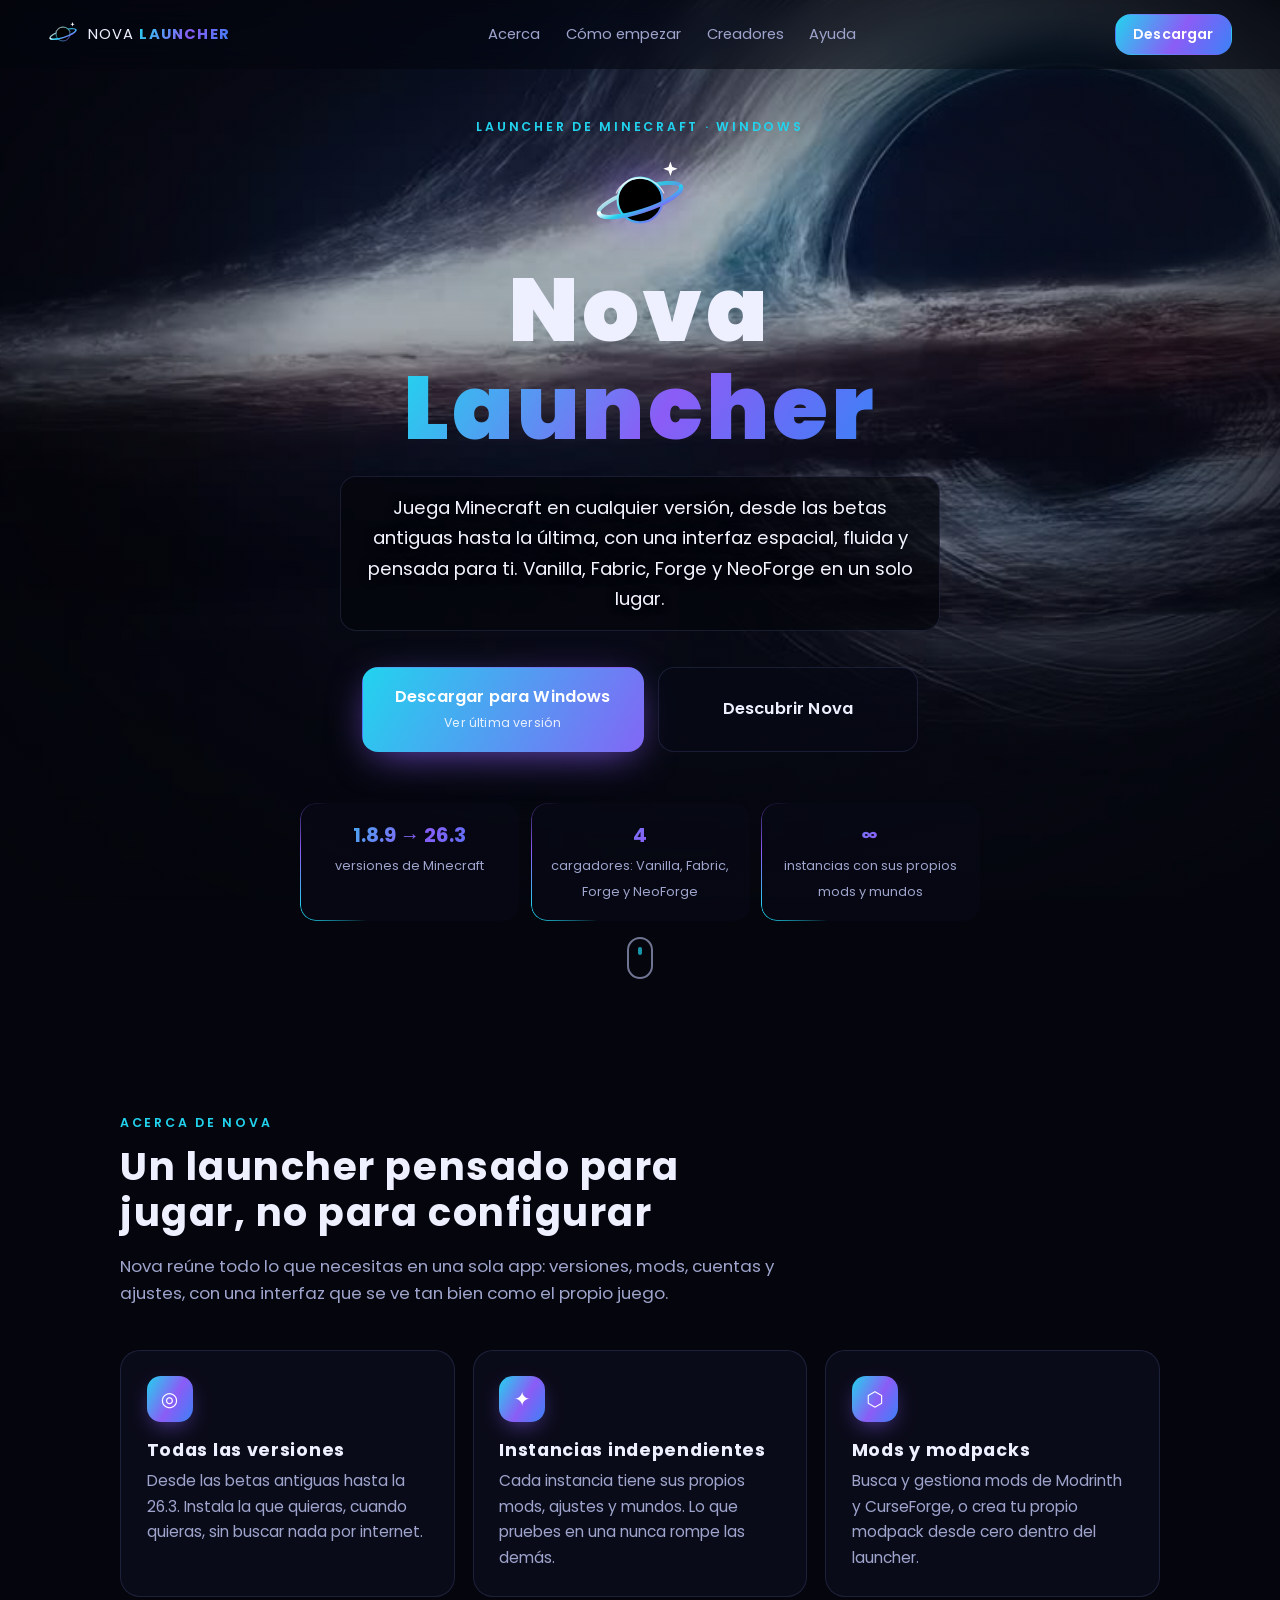
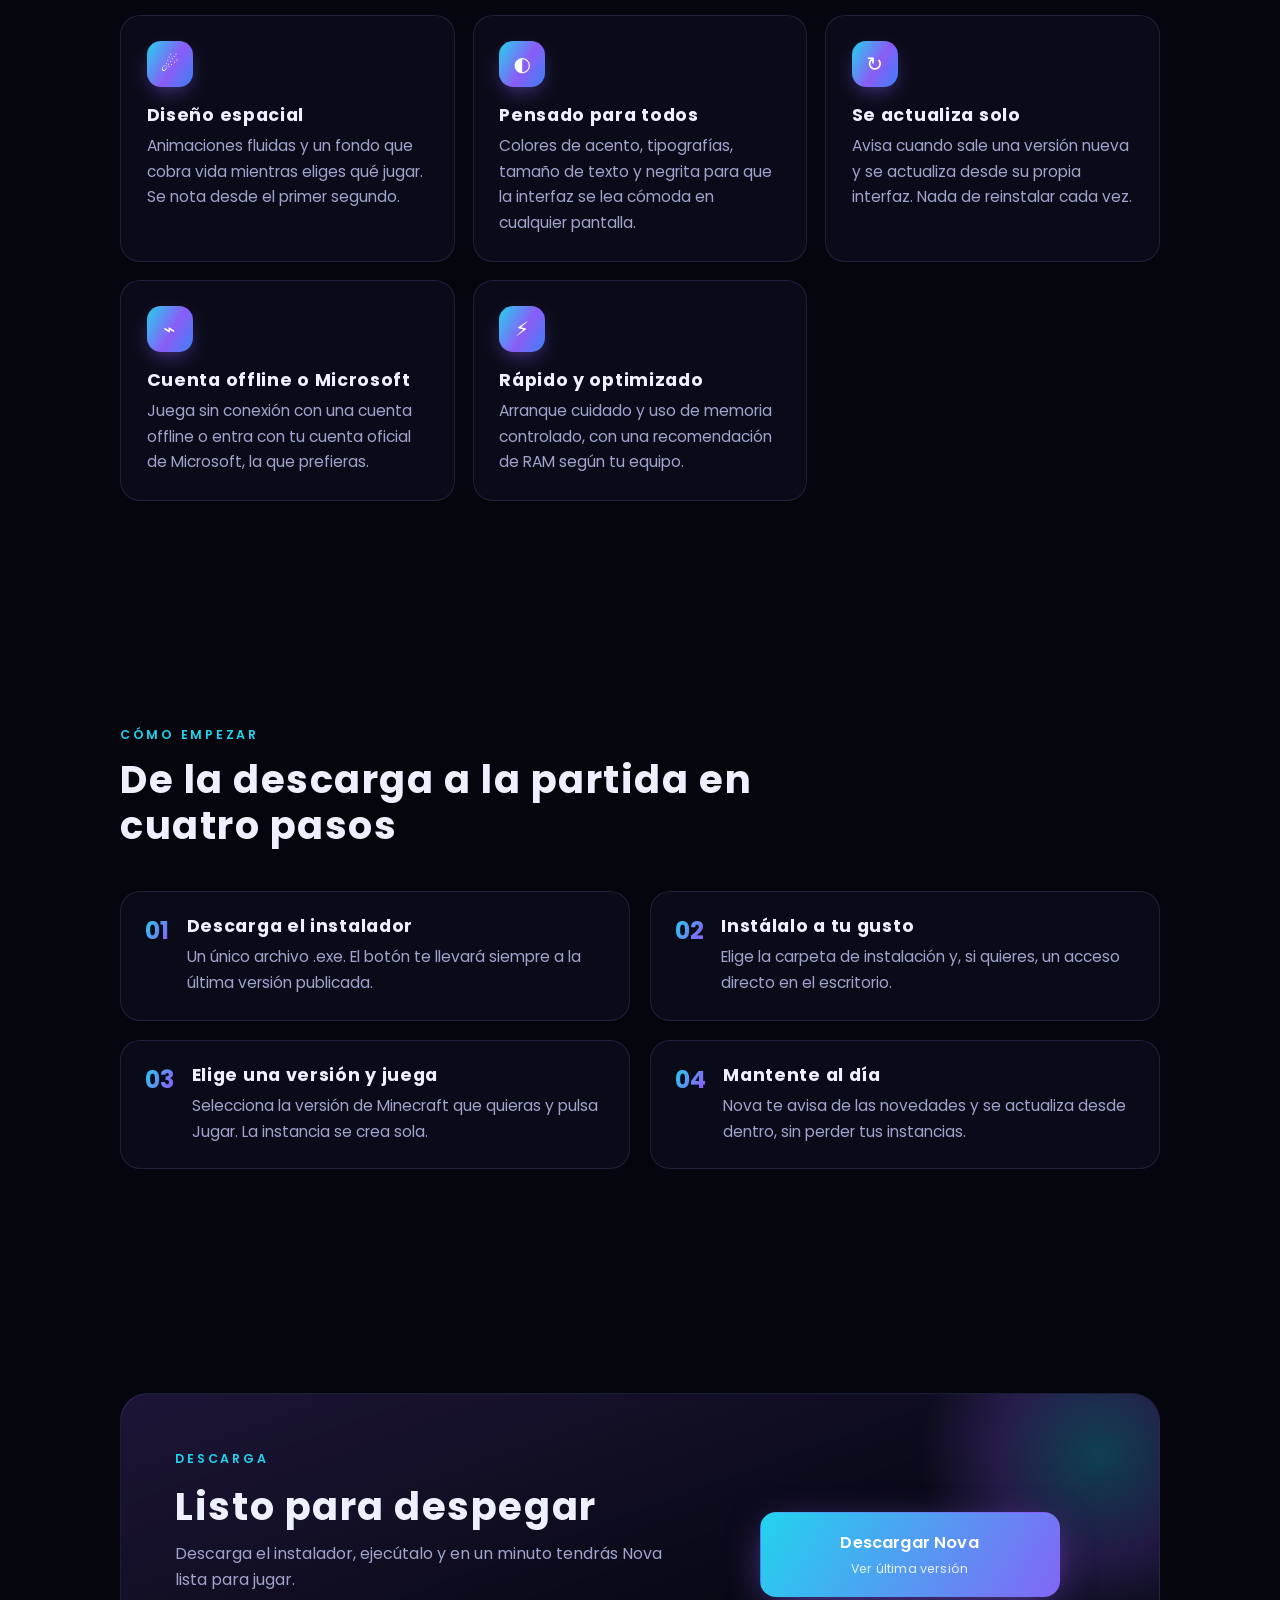
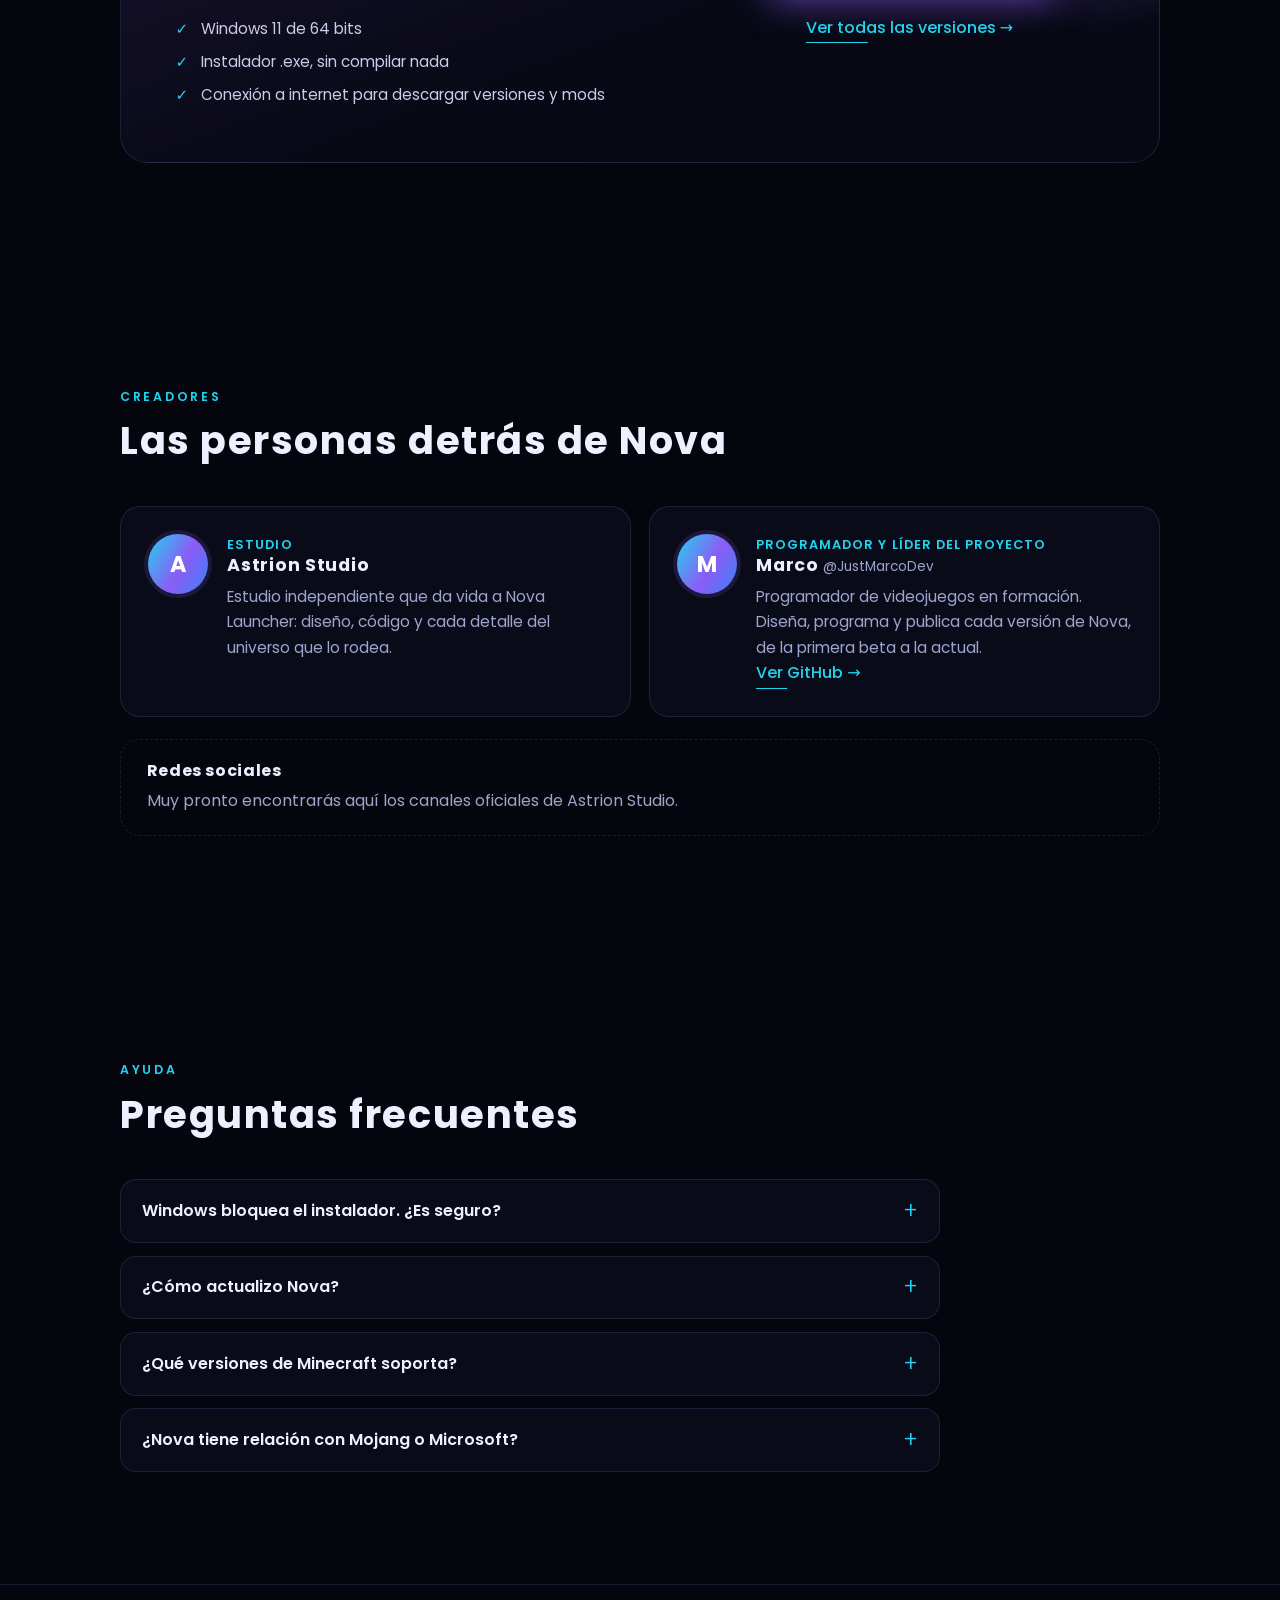
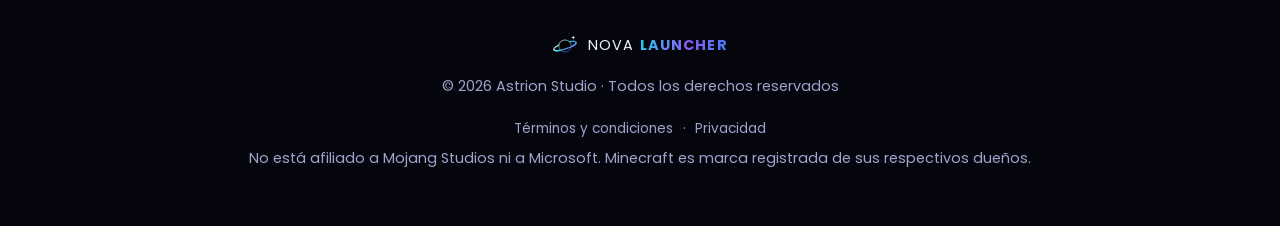
==== index.html @ 33515a22 "Web oficial de Nova Launcher" ====
<!doctype html>
<html lang="es">
<head>
  <meta charset="utf-8" />
  <meta name="viewport" content="width=device-width, initial-scale=1" />
  <title>Nova Launcher</title>
  <link rel="icon" href="favicon.svg" type="image/svg+xml" />
  <meta name="description" content="Nova Launcher: el launcher de Minecraft con estética espacial. Juega en cualquier versión, con Vanilla, Fabric, Forge o NeoForge. Descárgalo gratis para Windows." />
  <meta name="theme-color" content="#05060d" />
  <link rel="preconnect" href="https://fonts.googleapis.com" />
  <link rel="preconnect" href="https://fonts.gstatic.com" crossorigin />
  <link href="https://fonts.googleapis.com/css2?family=Poppins:wght@400;600;700;800&display=swap" rel="stylesheet" />
  <link rel="stylesheet" href="styles.css" />
</head>
<body>

  <!-- Símbolos SVG reutilizables (logo de Nova). Se referencian con <use href="#logo">. -->
  <svg class="svg-defs" aria-hidden="true" focusable="false">
    <defs>
      <linearGradient id="lg" x1="0" y1="0" x2="1" y2="1">
        <stop offset="0" stop-color="#ffffff" />
        <stop offset=".45" stop-color="#22d3ee" />
        <stop offset="1" stop-color="#8b5cf6" />
      </linearGradient>
    </defs>
    <symbol id="logo" viewBox="0 0 120 120">
      <!-- Anillo trasero (parte de atrás del disco de acreción) -->
      <g transform="rotate(-18 60 60)">
        <ellipse cx="60" cy="60" rx="54" ry="14" fill="none" stroke="url(#lg)" stroke-width="5" opacity=".85" />
      </g>
      <!-- Horizonte de sucesos -->
      <circle cx="60" cy="60" r="28" fill="#000" stroke="url(#lg)" stroke-width="2.6" />
      <path d="M30 52A33 33 0 0 1 90 52" fill="none" stroke="#fff" stroke-width="1.6" opacity=".7" />
      <!-- Anillo delantero -->
      <g transform="rotate(-18 60 60)">
        <path d="M6 60A54 14 0 0 0 114 60" fill="none" stroke="url(#lg)" stroke-width="5.5" stroke-linecap="round" />
      </g>
      <!-- Destello -->
      <path d="M98 12l2.4 6.6 6.6 2.4-6.6 2.4-2.4 6.6-2.4-6.6-6.6-2.4 6.6-2.4z" fill="#fff" />
    </symbol>
  </svg>

  <!-- Fondo fijo: vídeo en bucle detrás de toda la web (1080p, 30 fps, sin audio).
       Tiene una imagen de vista previa para que cargue al instante. -->
  <div class="bg-video" aria-hidden="true">
    <video class="hero-video" autoplay muted loop playsinline preload="metadata" poster="assets/nova-bg-poster.jpg">
      <source src="assets/nova-bg.mp4" type="video/mp4" />
    </video>
  </div>

  <header class="topbar" id="topbar">
    <a href="#inicio" class="brand" aria-label="Nova Launcher, ir al inicio">
      <svg class="brand-logo" aria-hidden="true"><use href="#logo" /></svg>
      <span>NOVA <b>LAUNCHER</b></span>
    </a>
    <nav class="nav" aria-label="Principal">
      <a href="#acerca">Acerca</a>
      <a href="#como">Cómo empezar</a>
      <a href="#creadores">Creadores</a>
      <a href="#ayuda">Ayuda</a>
    </nav>
    <a class="btn btn-mini" href="#descargar">Descargar</a>
  </header>

  <main id="inicio">

    <!-- ================= HERO ================= -->
    <section class="hero">

      <div class="hero-content">
        <p class="eyebrow fade-up" style="--d:0ms">Launcher de Minecraft · Windows</p>
        <h1 class="hero-title fade-up" style="--d:120ms">
          <svg class="hero-logo" aria-hidden="true"><use href="#logo" /></svg>
          Nova <span class="grad">Launcher</span>
        </h1>
        <p class="lead fade-up" style="--d:240ms">
          Juega Minecraft en cualquier versión, desde las betas antiguas hasta la última,
          con una interfaz espacial, fluida y pensada para ti. Vanilla, Fabric, Forge y NeoForge en un solo lugar.
        </p>

        <div class="cta-row fade-up" style="--d:360ms">
          <a id="download-btn" class="btn btn-primary" href="https://github.com/JustMarcoDev/nova-launcher/releases/latest">
            <span class="btn-label">Descargar para Windows</span>
            <small id="version-label">Buscando la última versión…</small>
          </a>
          <a class="btn btn-ghost" href="#acerca">Descubrir Nova</a>
        </div>

        <ul class="stats fade-up" style="--d:480ms">
          <li><strong>1.8.9 → 26.3</strong><span>versiones de Minecraft</span></li>
          <li><strong>4</strong><span>cargadores: Vanilla, Fabric, Forge y NeoForge</span></li>
          <li><strong>∞</strong><span>instancias con sus propios mods y mundos</span></li>
        </ul>
      </div>

      <a href="#acerca" class="scroll-hint" aria-label="Bajar">
        <span></span>
      </a>
    </section>

    <!-- ================= ACERCA ================= -->
    <section id="acerca" class="section">
      <header class="section-head reveal">
        <p class="eyebrow">Acerca de Nova</p>
        <h2>Un launcher pensado para jugar, no para configurar</h2>
        <p class="section-intro">
          Nova reúne todo lo que necesitas en una sola app: versiones, mods, cuentas y ajustes,
          con una interfaz que se ve tan bien como el propio juego.
        </p>
      </header>

      <div class="grid">
        <article class="card reveal" style="--d:0ms">
          <div class="icon">◎</div>
          <h3>Todas las versiones</h3>
          <p>Desde las betas antiguas hasta la 26.3. Instala la que quieras, cuando quieras, sin buscar nada por internet.</p>
        </article>
        <article class="card reveal" style="--d:80ms">
          <div class="icon">✦</div>
          <h3>Instancias independientes</h3>
          <p>Cada instancia tiene sus propios mods, ajustes y mundos. Lo que pruebes en una nunca rompe las demás.</p>
        </article>
        <article class="card reveal" style="--d:160ms">
          <div class="icon">⬡</div>
          <h3>Mods y modpacks</h3>
          <p>Busca y gestiona mods de Modrinth y CurseForge, o crea tu propio modpack desde cero dentro del launcher.</p>
        </article>
        <article class="card reveal" style="--d:0ms">
          <div class="icon">☄</div>
          <h3>Diseño espacial</h3>
          <p>Animaciones fluidas y un fondo que cobra vida mientras eliges qué jugar. Se nota desde el primer segundo.</p>
        </article>
        <article class="card reveal" style="--d:80ms">
          <div class="icon">◐</div>
          <h3>Pensado para todos</h3>
          <p>Colores de acento, tipografías, tamaño de texto y negrita para que la interfaz se lea cómoda en cualquier pantalla.</p>
        </article>
        <article class="card reveal" style="--d:160ms">
          <div class="icon">↻</div>
          <h3>Se actualiza solo</h3>
          <p>Avisa cuando sale una versión nueva y se actualiza desde su propia interfaz. Nada de reinstalar cada vez.</p>
        </article>
        <article class="card reveal" style="--d:0ms">
          <div class="icon">⌁</div>
          <h3>Cuenta offline o Microsoft</h3>
          <p>Juega sin conexión con una cuenta offline o entra con tu cuenta oficial de Microsoft, la que prefieras.</p>
        </article>
        <article class="card reveal" style="--d:80ms">
          <div class="icon">⚡</div>
          <h3>Rápido y optimizado</h3>
          <p>Arranque cuidado y uso de memoria controlado, con una recomendación de RAM según tu equipo.</p>
        </article>
      </div>
    </section>

    <!-- ================= CÓMO EMPEZAR ================= -->
    <section id="como" class="section">
      <header class="section-head reveal">
        <p class="eyebrow">Cómo empezar</p>
        <h2>De la descarga a la partida en cuatro pasos</h2>
      </header>

      <ol class="timeline">
        <li class="reveal" style="--d:0ms">
          <span class="step-num">01</span>
          <div>
            <h3>Descarga el instalador</h3>
            <p>Un único archivo .exe. El botón te llevará siempre a la última versión publicada.</p>
          </div>
        </li>
        <li class="reveal" style="--d:100ms">
          <span class="step-num">02</span>
          <div>
            <h3>Instálalo a tu gusto</h3>
            <p>Elige la carpeta de instalación y, si quieres, un acceso directo en el escritorio.</p>
          </div>
        </li>
        <li class="reveal" style="--d:200ms">
          <span class="step-num">03</span>
          <div>
            <h3>Elige una versión y juega</h3>
            <p>Selecciona la versión de Minecraft que quieras y pulsa Jugar. La instancia se crea sola.</p>
          </div>
        </li>
        <li class="reveal" style="--d:300ms">
          <span class="step-num">04</span>
          <div>
            <h3>Mantente al día</h3>
            <p>Nova te avisa de las novedades y se actualiza desde dentro, sin perder tus instancias.</p>
          </div>
        </li>
      </ol>
    </section>

    <!-- ================= DESCARGA ================= -->
    <section id="descargar" class="section">
      <div class="download-card reveal">
        <div class="download-orb" aria-hidden="true"></div>
        <div class="download-text">
          <p class="eyebrow">Descarga</p>
          <h2>Listo para despegar</h2>
          <p>Descarga el instalador, ejecútalo y en un minuto tendrás Nova lista para jugar.</p>
          <ul class="checks">
            <li>Windows 11 de 64 bits</li>
            <li>Instalador .exe, sin compilar nada</li>
            <li>Conexión a internet para descargar versiones y mods</li>
          </ul>
        </div>
        <div class="download-action">
          <a class="btn btn-primary" href="https://github.com/JustMarcoDev/nova-launcher/releases/latest" data-download>
            <span class="btn-label">Descargar Nova</span>
            <small data-version>Buscando versión…</small>
          </a>
          <a class="text-link" href="https://github.com/JustMarcoDev/nova-launcher/releases" target="_blank" rel="noopener">
            Ver todas las versiones →
          </a>
        </div>
      </div>
    </section>

    <!-- ================= CREADORES ================= -->
    <section id="creadores" class="section">
      <header class="section-head reveal">
        <p class="eyebrow">Creadores</p>
        <h2>Las personas detrás de Nova</h2>
      </header>

      <div class="creators">
        <article class="creator reveal" style="--d:0ms">
          <div class="avatar">A</div>
          <div>
            <p class="role">Estudio</p>
            <h3>Astrion Studio</h3>
            <p>Estudio independiente que da vida a Nova Launcher: diseño, código y cada detalle del universo que lo rodea.</p>
          </div>
        </article>
        <article class="creator reveal" style="--d:120ms">
          <div class="avatar">M</div>
          <div>
            <p class="role">Programador y líder del proyecto</p>
            <h3>Marco <span class="handle">@JustMarcoDev</span></h3>
            <p>Programador de videojuegos en formación. Diseña, programa y publica cada versión de Nova, de la primera beta a la actual.</p>
            <a class="text-link" href="https://github.com/JustMarcoDev" target="_blank" rel="noopener">Ver GitHub →</a>
          </div>
        </article>
      </div>

      <div class="social reveal">
        <h3>Redes sociales</h3>
        <p>Muy pronto encontrarás aquí los canales oficiales de Astrion Studio.</p>
      </div>
    </section>

    <!-- ================= AYUDA ================= -->
    <section id="ayuda" class="section">
      <header class="section-head reveal">
        <p class="eyebrow">Ayuda</p>
        <h2>Preguntas frecuentes</h2>
      </header>

      <div class="faq">
        <details class="reveal">
          <summary>Windows bloquea el instalador. ¿Es seguro?</summary>
          <div class="faq-body">
            <p>Es normal en apps nuevas que aún no tienen firma digital de pago. Para continuar:</p>
            <ol>
              <li>En la ventana de SmartScreen, pulsa <strong>Más información</strong>.</li>
              <li>Pulsa <strong>Ejecutar de todas formas</strong>.</li>
              <li>Si Microsoft Defender lo pone en cuarentena, abre <strong>Seguridad de Windows → Protección contra virus y amenazas → Historial de protección</strong>, busca el elemento y pulsa <strong>Permitir</strong>.</li>
            </ol>
            <p>Descarga siempre desde esta web o desde el repositorio oficial de GitHub.</p>
          </div>
        </details>
        <details class="reveal">
          <summary>¿Cómo actualizo Nova?</summary>
          <div class="faq-body">
            <p>Nova busca actualizaciones al abrirse y cada hora. Cuando aparezca el aviso, ciérralo del todo y vuelve a abrirlo: la actualización se instala sola. No hace falta reinstalar nada.</p>
          </div>
        </details>
        <details class="reveal">
          <summary>¿Qué versiones de Minecraft soporta?</summary>
          <div class="faq-body">
            <p>Todas, desde las betas antiguas hasta la 26.3. Puedes instalar la que quieras y tener varias a la vez, cada una en su instancia.</p>
          </div>
        </details>
        <details class="reveal">
          <summary>¿Nova tiene relación con Mojang o Microsoft?</summary>
          <div class="faq-body">
            <p>No. Nova Launcher es un proyecto independiente de Astrion Studio. Minecraft es una marca registrada de Mojang Studios y Microsoft.</p>
          </div>
        </details>
      </div>
    </section>
  </main>

  <footer class="footer">
    <div class="footer-brand">
      <svg class="brand-logo" aria-hidden="true"><use href="#logo" /></svg>
      <span>NOVA <b>LAUNCHER</b></span>
    </div>
    <p>© 2026 Astrion Studio · Todos los derechos reservados</p>
    <nav class="legal-links" aria-label="Legal">
      <a href="terminos.html">Términos y condiciones</a>
      <span aria-hidden="true">·</span>
      <a href="terminos.html#privacidad">Privacidad</a>
    </nav>
    <p class="muted">No está afiliado a Mojang Studios ni a Microsoft. Minecraft es marca registrada de sus respectivos dueños.</p>
  </footer>

  <script src="main.js" defer></script>
</body>
</html>
---- styles.css ----
/* =====================================================================
   NOVA LAUNCHER · Web oficial
   Estructura del archivo:
   1. Variables (colores, tipografías, tiempos)
   2. Base (reset, tipografía, enlaces)
   3. Fondo de estrellas
   4. Barra superior
   5. Botones (incluye animaciones)
   6. Hero (portada con agujero negro)
   7. Secciones y tarjetas
   8. Línea de tiempo (cómo empezar)
   9. Bloque de descarga
   10. Creadores
   11. Preguntas frecuentes
   12. Pie de página
   13. Animaciones de entrada y revelado
   14. Adaptación a móvil
   15. Preferencias de accesibilidad
   ===================================================================== */


/* ---------- 1. Variables ---------- */
:root {
  --bg: #05060d;
  --bg-2: #0b0c1a;
  --panel: rgba(16, 18, 38, 0.55);
  --panel-strong: rgba(16, 18, 38, 0.85);
  --line: rgba(150, 160, 255, 0.14);
  --line-strong: rgba(34, 211, 238, 0.45);
  --text: #eef0ff;
  --muted: #9ea4cc;

  --cyan: #22d3ee;
  --violet: #8b5cf6;
  --blue: #3b82f6;
  --grad: linear-gradient(120deg, var(--cyan) 0%, var(--violet) 55%, var(--blue) 100%);

  --ease-out: cubic-bezier(0.22, 1, 0.36, 1);
  --ease-spring: cubic-bezier(0.34, 1.56, 0.64, 1);
  --radius: 20px;
}


/* ---------- 2. Base ---------- */
* { box-sizing: border-box; }
html { scroll-behavior: smooth; scroll-padding-top: 84px; }

/* Barra de desplazamiento a juego con la web.
   Firefox y Chrome nuevos usan scrollbar-color; Chrome/Edge/Safari antiguos usan ::-webkit-scrollbar. */
/* Firefox: no entiende ::-webkit-scrollbar, así que usa scrollbar-width y scrollbar-color */
/* La barra nativa se oculta en todos los navegadores: la sustituye .scroll-rail (ver sección 14c). */
html { scrollbar-width: none; }

/* Chrome, Brave, Edge y Safari: estilo WebKit.
   Ojo: si se usa scrollbar-width o scrollbar-color en el mismo elemento, Chromium ignora esto. */
::-webkit-scrollbar { display: none; }

@supports selector(::-webkit-scrollbar) {
  /* Reglas antiguas de estilo de la barra: ya están ocultas arriba, se pueden borrar */
  ::-webkit-scrollbar { width: 10px; }
  ::-webkit-scrollbar-track {
    background: var(--bg-2);
    border-left: 1px solid var(--line);
  }
  ::-webkit-scrollbar-thumb {
    background: linear-gradient(180deg, var(--cyan), var(--violet) 60%, var(--blue));
    border-radius: 10px;
    border: 2px solid var(--bg-2);
  }
  ::-webkit-scrollbar-thumb:hover {
    background: linear-gradient(180deg, #67e8f9, #a78bfa 60%, #60a5fa);
  }
}
body {
  margin: 0;
  background: var(--bg);
  color: var(--text);
  font-family: "Poppins", system-ui, -apple-system, "Segoe UI", sans-serif;
  font-size: 16px;
  line-height: 1.65;
  overflow-x: hidden;
  -webkit-font-smoothing: antialiased;
}
h1, h2, h3 {
  font-family: "Poppins", sans-serif;
  letter-spacing: 0.04em;
  line-height: 1.2;
  margin: 0;
}
h2 { font-size: clamp(1.6rem, 4vw, 2.4rem); }
h3 { font-size: 1.1rem; margin-bottom: 0.45rem; }
p { margin: 0; }
a { color: var(--cyan); text-decoration: none; }
a:focus-visible, summary:focus-visible, button:focus-visible {
  outline: 2px solid var(--cyan);
  outline-offset: 3px;
  border-radius: 6px;
}
.grad {
  background: var(--grad);
  -webkit-background-clip: text;
  background-clip: text;
  color: transparent;
}
.muted { color: var(--muted); }
.svg-defs { position: absolute; width: 0; height: 0; overflow: hidden; }


/* ---------- 3. Fondo ----------
   (El fondo animado ahora es el vídeo del hero; el resto de la web usa el color base.) */


/* ---------- 4. Barra superior ---------- */
.topbar {
  position: sticky;
  top: 0;
  z-index: 20;
  display: flex;
  align-items: center;
  justify-content: space-between;
  gap: 1rem;
  padding: 0.85rem clamp(16px, 4vw, 48px);
  background: rgba(5, 6, 13, 0.55);
  backdrop-filter: blur(14px) saturate(140%);
  -webkit-backdrop-filter: blur(14px) saturate(140%);
  border-bottom: 1px solid transparent;
  transition: background 0.4s var(--ease-out), border-color 0.4s, padding 0.4s var(--ease-out);
}
.topbar.scrolled {
  background: rgba(5, 6, 13, 0.85);
  border-bottom-color: var(--line);
  padding-top: 0.6rem;
  padding-bottom: 0.6rem;
}
.brand {
  display: inline-flex;
  align-items: center;
  gap: 0.6rem;
  color: var(--text);
  font-family: "Poppins", sans-serif;
  font-size: 0.92rem;
  letter-spacing: 0.08em;
}
.brand:hover { text-decoration: none; }
.brand b {
  background: var(--grad);
  -webkit-background-clip: text;
  background-clip: text;
  color: transparent;
}
.brand-logo {
  width: 30px;
  height: 30px;
  transition: transform 0.6s var(--ease-spring);
}
.brand:hover .brand-logo { transform: rotate(-30deg) scale(1.08); }

.nav { display: flex; gap: 1.6rem; }
.nav a {
  position: relative;
  color: var(--muted);
  font-size: 0.92rem;
  transition: color 0.25s;
}
.nav a::after {
  content: "";
  position: absolute;
  left: 0;
  right: 0;
  bottom: -6px;
  height: 2px;
  border-radius: 2px;
  background: var(--grad);
  transform: scaleX(0);
  transform-origin: right;
  transition: transform 0.4s var(--ease-out);
}
.nav a:hover { color: var(--text); text-decoration: none; }
.nav a:hover::after { transform: scaleX(1); transform-origin: left; }


/* ---------- 5. Botones ---------- */
.btn {
  position: relative;
  overflow: hidden;
  display: inline-flex;
  flex-direction: column;
  align-items: center;
  justify-content: center;
  gap: 2px;
  min-width: 260px;
  padding: 1.05rem 2rem;
  border-radius: 16px;
  border: 1px solid transparent;
  font-weight: 600;
  font-size: 1.02rem;
  letter-spacing: 0.01em;
  color: var(--text);
  cursor: pointer;
  isolation: isolate;
  transition:
    transform 0.35s var(--ease-spring),
    box-shadow 0.35s var(--ease-out),
    background 0.3s,
    border-color 0.3s,
    color 0.3s;
}
.btn:hover { text-decoration: none; }
.btn:active { transform: scale(0.97) !important; }

/* Brillo que cruza el botón al pasar el ratón */
.btn::before {
  content: "";
  position: absolute;
  top: 0;
  left: -75%;
  width: 50%;
  height: 100%;
  background: linear-gradient(105deg, transparent, rgba(255, 255, 255, 0.35), transparent);
  transform: skewX(-20deg);
  transition: left 0.8s var(--ease-out);
  z-index: -1;
}
.btn:hover::before { left: 130%; }

.btn small { font-size: 0.78rem; font-weight: 400; opacity: 0.85; }

.btn-primary {
  color: #fff;
  background: var(--grad);
  background-size: 200% 200%;
  box-shadow: 0 10px 40px -10px rgba(139, 92, 246, 0.8);
  animation: gradientShift 6s ease infinite;
}
.btn-primary:hover {
  color: #fff;
  transform: translateY(-3px) scale(1.03);
  box-shadow: 0 18px 55px -10px rgba(34, 211, 238, 0.75);
}
/* Aro de luz que pulsa alrededor del botón principal */
.btn-primary::after {
  content: "";
  position: absolute;
  inset: -4px;
  border-radius: inherit;
  border: 2px solid rgba(34, 211, 238, 0.5);
  opacity: 0;
  animation: ringPulse 2.6s var(--ease-out) infinite;
  pointer-events: none;
  z-index: -1;
}
@keyframes ringPulse {
  0% { transform: scale(0.96); opacity: 0.8; }
  100% { transform: scale(1.12); opacity: 0; }
}
.btn .btn-label { font-size: 1.02rem; }
@keyframes gradientShift {
  0%, 100% { background-position: 0% 50%; }
  50% { background-position: 100% 50%; }
}
@keyframes glowPulse {
  0%, 100% { box-shadow: 0 10px 40px -10px rgba(139, 92, 246, 0.8); }
  50% { box-shadow: 0 10px 60px -4px rgba(34, 211, 238, 0.7); }
}

.btn-ghost {
  background: rgba(8, 9, 22, 0.6);
  border-color: var(--line);
}
.btn-ghost:hover {
  color: var(--text);
  border-color: var(--line-strong);
  background: rgba(34, 211, 238, 0.08);
  transform: translateY(-3px);
  box-shadow: 0 10px 30px -12px rgba(34, 211, 238, 0.5);
}

.btn-mini {
  min-width: 0;
  padding: 0.5rem 1.1rem;
  font-size: 0.88rem;
  flex-direction: row;
  background: var(--grad);
  color: #fff;
}
.btn-mini:hover { color: #fff; transform: translateY(-2px); box-shadow: 0 8px 24px -8px var(--violet); }


/* Onda al hacer clic (la crea main.js) */
.ripple {
  position: absolute;
  border-radius: 50%;
  background: rgba(255, 255, 255, 0.5);
  transform: scale(0);
  animation: ripple 0.7s var(--ease-out) forwards;
  pointer-events: none;
  z-index: -1;
}
@keyframes ripple {
  to { transform: scale(4.5); opacity: 0; }
}

.text-link {
  display: inline-flex;
  gap: 0.3rem;
  font-weight: 500;
  position: relative;
  padding-bottom: 2px;
}
.text-link::after {
  content: "";
  position: absolute;
  left: 0;
  right: 0;
  bottom: 0;
  height: 1px;
  background: currentColor;
  transform: scaleX(0.3);
  transform-origin: left;
  transition: transform 0.35s var(--ease-out);
}
.text-link:hover { text-decoration: none; }
.text-link:hover::after { transform: scaleX(1); }


/* ---------- 6. Hero (portada) ---------- */
.hero {
  position: relative;
  min-height: calc(100vh - 62px);
  min-height: calc(100svh - 62px);
  display: flex;
  align-items: center;
  justify-content: center;
  padding: 3rem clamp(16px, 5vw, 64px) 5rem;
  text-align: center;
  overflow: hidden;
}

/* Vídeo de fondo: va dentro de .bg-video (fijo). Mide 130% de la pantalla
   y main.js lo desplaza según bajas, así nunca se queda en negro. */
.hero-video {
  position: absolute;
  top: 0;
  left: 0;
  width: 100%;
  height: 130%;
  object-fit: cover;
  will-change: transform;
  z-index: -1;
  pointer-events: none;
  background: var(--bg);
}

/* Contenedor fijo del vídeo: ocupa siempre la pantalla, detrás de todo el contenido */
.bg-video {
  position: fixed;
  inset: 0;
  z-index: -1;
  overflow: hidden;
  pointer-events: none;
  background: var(--bg);
}
/* Vignette: oscurece los bordes para centrar la atención y dar contraste al texto */
.bg-video::after {
  content: "";
  position: absolute;
  inset: 0;
  background:
    radial-gradient(ellipse at center, transparent 40%, rgba(5, 6, 13, 0.9) 100%),
    linear-gradient(rgba(5, 6, 13, 0.2), rgba(5, 6, 13, 0.55));
}

.hero-content {
  position: relative;
  max-width: 760px;
  display: flex;
  flex-direction: column;
  align-items: center;
}
.eyebrow {
  color: var(--cyan);
  font-size: 0.78rem;
  font-weight: 600;
  text-transform: uppercase;
  letter-spacing: 0.22em;
  margin-bottom: 0.9rem;
}
.hero-title {
  display: flex;
  flex-direction: column;
  align-items: center;
  gap: 0.4rem;
  font-size: clamp(2.6rem, 9vw, 5.6rem);
  font-weight: 900;
  line-height: 1.02;
}
.hero-logo {
  width: clamp(64px, 11vw, 96px);
  height: clamp(64px, 11vw, 96px);
  margin-bottom: 0.6rem;
  filter: drop-shadow(0 0 22px rgba(139, 92, 246, 0.6));
  animation: floatLogo 6s ease-in-out infinite;
}
@keyframes floatLogo {
  0%, 100% { transform: translateY(0) rotate(0deg); }
  50% { transform: translateY(-8px) rotate(4deg); }
}
.lead {
  max-width: 600px;
  margin: 1.4rem auto 2.2rem;
  padding: 1rem 1.4rem;
  border-radius: 16px;
  border: 1px solid rgba(150, 160, 255, 0.14);
  background: rgba(5, 6, 13, 0.75);
  color: #f2f4ff;
  font-size: clamp(1rem, 2.2vw, 1.15rem);
  text-shadow: 0 1px 10px rgba(0, 0, 0, 0.8);
}
.cta-row {
  display: flex;
  flex-wrap: wrap;
  justify-content: center;
  gap: 0.9rem;
}
.stats {
  list-style: none;
  padding: 0;
  margin: 3.2rem 0 0;
  display: grid;
  grid-template-columns: repeat(3, minmax(0, 1fr));
  gap: 0.75rem;
  width: min(680px, 100%);
}
/* Cada estadística: borde con un brillo que da vueltas y un destello que cruza la tarjeta */
@property --angle {
  syntax: "<angle>";
  inherits: false;
  initial-value: 0deg;
}
.stats li {
  position: relative;
  isolation: isolate;
  overflow: hidden;
  padding: 1rem 0.8rem;
  border-radius: 16px;
  background: rgba(8, 9, 22, 0.7);
  transition: transform 0.4s var(--ease-spring), box-shadow 0.4s;
  animation: statIn 0.7s var(--ease-out) both;
}
.stats li:nth-child(2) { animation-delay: 0.12s; }
.stats li:nth-child(3) { animation-delay: 0.24s; }
/* Borde degradado giratorio (solo se ve el contorno gracias a la máscara) */
.stats li::before {
  content: "";
  position: absolute;
  inset: 0;
  z-index: -1;
  padding: 1px;
  border-radius: inherit;
  background: conic-gradient(from var(--angle), transparent 0 60%, var(--cyan), var(--violet), transparent 85%);
  -webkit-mask: linear-gradient(#000 0 0) content-box, linear-gradient(#000 0 0);
  -webkit-mask-composite: xor;
  mask-composite: exclude;
  animation: borderSpin 4s linear infinite;
}
/* Destello que cruza la tarjeta cada pocos segundos */
.stats li::after {
  content: "";
  position: absolute;
  top: 0;
  left: -100%;
  width: 60%;
  height: 100%;
  background: linear-gradient(100deg, transparent, rgba(255, 255, 255, 0.14), transparent);
  animation: statShine 4.5s ease-in-out infinite;
  pointer-events: none;
}
.stats li:hover {
  transform: translateY(-5px) scale(1.04);
  box-shadow: 0 14px 40px -14px rgba(139, 92, 246, 0.7);
}
@keyframes borderSpin { to { --angle: 360deg; } }
@keyframes statShine {
  0%, 55% { left: -100%; }
  100% { left: 140%; }
}
@keyframes statIn {
  from { opacity: 0; transform: translateY(14px) scale(0.96); }
  to { opacity: 1; transform: none; }
}
.stats strong {
  display: block;
  font-family: "Poppins", sans-serif;
  font-size: clamp(1rem, 2.6vw, 1.25rem);
  background: var(--grad);
  -webkit-background-clip: text;
  background-clip: text;
  color: transparent;
}
.stats span { font-size: 0.8rem; color: var(--muted); }

/* Flecha que invita a bajar */
.scroll-hint {
  position: absolute;
  bottom: 22px;
  left: 50%;
  width: 26px;
  height: 42px;
  margin-left: -13px;
  border: 2px solid var(--muted);
  border-radius: 14px;
  opacity: 0.7;
}
.scroll-hint span {
  position: absolute;
  left: 50%;
  top: 8px;
  width: 4px;
  height: 8px;
  margin-left: -2px;
  border-radius: 2px;
  background: var(--cyan);
  animation: scrollDot 1.8s var(--ease-out) infinite;
}
@keyframes scrollDot {
  0% { transform: translateY(0); opacity: 1; }
  100% { transform: translateY(16px); opacity: 0; }
}


/* ---------- 7. Secciones y tarjetas ---------- */
.section {
  position: relative;
  max-width: 1120px;
  margin: 0 auto;
  padding: clamp(4rem, 9vw, 7rem) clamp(16px, 4vw, 40px);
}
.section-head {
  max-width: 680px;
  margin-bottom: 2.6rem;
}
.section-head .eyebrow { margin-bottom: 0.7rem; }
.section-intro {
  margin-top: 1rem;
  color: var(--muted);
  font-size: 1.05rem;
}

.grid {
  display: grid;
  gap: 1.1rem;
  grid-template-columns: repeat(auto-fit, minmax(250px, 1fr));
}
.card {
  --mx: 50%;
  --my: 50%;
  position: relative;
  padding: 1.6rem;
  border-radius: var(--radius);
  border: 1px solid var(--line);
  background: var(--panel);
  overflow: hidden;
  transition: transform 0.45s var(--ease-out), border-color 0.4s;
}
/* Brillo que sigue al ratón dentro de la tarjeta */
.card::before {
  content: "";
  position: absolute;
  inset: 0;
  background: radial-gradient(360px circle at var(--mx) var(--my), rgba(34, 211, 238, 0.14), transparent 45%);
  opacity: 0;
  transition: opacity 0.4s;
  pointer-events: none;
}
.card:hover { transform: translateY(-6px); border-color: var(--line-strong); }
.card:hover::before { opacity: 1; }

.card h3 { position: relative; }
.card p {
  position: relative;
  color: var(--muted);
  font-size: 0.97rem;
}
.icon {
  position: relative;
  display: grid;
  place-items: center;
  width: 46px;
  height: 46px;
  margin-bottom: 1.1rem;
  border-radius: 14px;
  background: var(--grad);
  color: #fff;
  font-size: 1.25rem;
  box-shadow: 0 8px 24px -10px var(--violet);
  transition: transform 0.5s var(--ease-spring);
}
.card:hover .icon { transform: rotate(-12deg) scale(1.1); }


/* ---------- 8. Línea de tiempo (cómo empezar) ---------- */
.timeline {
  position: relative;
  list-style: none;
  margin: 0;
  padding: 0;
  display: grid;
  gap: 1.2rem;
  grid-template-columns: repeat(2, minmax(0, 1fr));
}
.timeline li {
  display: flex;
  gap: 1.1rem;
  padding: 1.5rem;
  border-radius: var(--radius);
  border: 1px solid var(--line);
  background: var(--panel);
  transition: border-color 0.4s, transform 0.4s var(--ease-out);
}
.timeline li:hover { border-color: var(--line-strong); transform: translateX(6px); }
.timeline p { color: var(--muted); font-size: 0.97rem; margin-top: 0.3rem; }
.step-num {
  flex: 0 0 auto;
  font-family: "Poppins", sans-serif;
  font-size: 1.5rem;
  font-weight: 700;
  background: var(--grad);
  -webkit-background-clip: text;
  background-clip: text;
  color: transparent;
  line-height: 1;
  padding-top: 0.2rem;
}


/* ---------- 9. Bloque de descarga ---------- */
.download-card {
  position: relative;
  display: grid;
  grid-template-columns: 1.3fr 1fr;
  align-items: center;
  gap: 2rem;
  padding: clamp(2rem, 5vw, 3.4rem);
  border-radius: 28px;
  border: 1px solid var(--line);
  background: linear-gradient(160deg, rgba(139, 92, 246, 0.18), rgba(8, 9, 22, 0.8) 60%);
  overflow: hidden;
  isolation: isolate;
}
.download-orb {
  position: absolute;
  right: -120px;
  top: -120px;
  width: 360px;
  height: 360px;
  border-radius: 50%;
  /* Degradado radial suave (sin filter: blur, que pesa mucho al animar) */
  background: radial-gradient(circle, rgba(34, 211, 238, 0.45), rgba(139, 92, 246, 0.35) 40%, transparent 70%);
  opacity: 0.6;
  z-index: -1;
}
@keyframes orbSpin { to { transform: rotate(360deg); } }
.download-text p:not(.eyebrow) { color: var(--muted); margin-top: 0.7rem; }
.checks {
  list-style: none;
  padding: 0;
  margin: 1.4rem 0 0;
  display: grid;
  gap: 0.5rem;
}
.checks li {
  position: relative;
  padding-left: 1.6rem;
  color: #c9cdea;
  font-size: 0.95rem;
}
.checks li::before {
  content: "✓";
  position: absolute;
  left: 0;
  color: var(--cyan);
  font-weight: 700;
}
.download-action {
  display: flex;
  flex-direction: column;
  align-items: center;
  gap: 1.1rem;
}
.download-action .btn { width: 100%; max-width: 300px; }


/* ---------- 10. Creadores ---------- */
.creators {
  display: grid;
  gap: 1.1rem;
  grid-template-columns: repeat(auto-fit, minmax(300px, 1fr));
}
.creator {
  display: flex;
  gap: 1.2rem;
  padding: 1.7rem;
  border-radius: var(--radius);
  border: 1px solid var(--line);
  background: var(--panel);
  transition: transform 0.45s var(--ease-out), border-color 0.4s;
}
.creator:hover { transform: translateY(-5px); border-color: var(--line-strong); }
.creator p:not(.role) { color: var(--muted); font-size: 0.97rem; margin-top: 0.45rem; }
.role {
  color: var(--cyan);
  font-size: 0.8rem;
  font-weight: 600;
  letter-spacing: 0.08em;
  text-transform: uppercase;
}
.handle {
  font-family: "Poppins", sans-serif;
  font-size: 0.85rem;
  font-weight: 400;
  color: var(--muted);
  letter-spacing: 0;
}
.avatar {
  flex: 0 0 60px;
  width: 60px;
  height: 60px;
  display: grid;
  place-items: center;
  border-radius: 50%;
  background: var(--grad);
  font-family: "Poppins", sans-serif;
  font-size: 1.4rem;
  font-weight: 700;
  color: #fff;
  box-shadow: 0 0 0 4px rgba(139, 92, 246, 0.15);
  transition: box-shadow 0.4s;
}
.creator:hover .avatar { box-shadow: 0 0 0 8px rgba(139, 92, 246, 0.2); }
.social {
  margin-top: 1.4rem;
  padding: 1.3rem 1.6rem;
  border-radius: var(--radius);
  border: 1px dashed var(--line);
  color: var(--muted);
}
.social h3 { color: var(--text); font-size: 1rem; }


/* ---------- 11. Preguntas frecuentes ---------- */
.faq {
  max-width: 820px;
  display: grid;
  gap: 0.8rem;
}
details {
  border-radius: 16px;
  border: 1px solid var(--line);
  background: var(--panel);
  transition: border-color 0.3s, background 0.3s;
}
details[open] { border-color: var(--line-strong); background: var(--panel-strong); }
summary {
  position: relative;
  padding: 1.1rem 3rem 1.1rem 1.3rem;
  cursor: pointer;
  font-weight: 600;
  list-style: none;
  transition: color 0.3s;
}
summary::-webkit-details-marker { display: none; }
summary::after {
  content: "+";
  position: absolute;
  right: 1.3rem;
  top: 50%;
  transform: translateY(-50%);
  font-size: 1.4rem;
  font-weight: 300;
  color: var(--cyan);
  transition: transform 0.4s var(--ease-spring);
}
details[open] summary::after { transform: translateY(-50%) rotate(45deg); }
summary:hover { color: var(--cyan); }
.faq-body {
  padding: 0 1.3rem 1.3rem;
  color: var(--muted);
  font-size: 0.97rem;
  animation: fadeIn 0.4s var(--ease-out);
}
.faq-body p + p, .faq-body ol + p { margin-top: 0.7rem; }
.faq-body ol { padding-left: 1.2rem; margin: 0.6rem 0 0; }
.faq-body li { margin-bottom: 0.35rem; }
.faq-body strong { color: var(--text); }
@keyframes fadeIn {
  from { opacity: 0; transform: translateY(-6px); }
  to { opacity: 1; transform: none; }
}


/* ---------- 12. Pie de página ---------- */
.footer {
  position: relative;
  display: grid;
  justify-items: center;
  gap: 0.4rem;
  padding: 3rem 16px 3.5rem;
  border-top: 1px solid var(--line);
  color: var(--muted);
  font-size: 0.9rem;
  text-align: center;
}
.footer-brand {
  display: inline-flex;
  align-items: center;
  gap: 0.6rem;
  margin-bottom: 0.6rem;
  font-family: "Poppins", sans-serif;
  font-size: 0.9rem;
  letter-spacing: 0.08em;
  color: var(--text);
}
.footer-brand b {
  background: var(--grad);
  -webkit-background-clip: text;
  background-clip: text;
  color: transparent;
}
.footer-brand .brand-logo { width: 26px; height: 26px; }


/* ---------- 13. Animaciones de entrada y revelado ---------- */

/* Elementos del hero: suben y aparecen en cascada (usan --d desde el HTML) */
.fade-up {
  opacity: 0;
  transform: translateY(24px);
  animation: fadeUp 0.9s var(--ease-out) var(--d, 0ms) forwards;
}
@keyframes fadeUp {
  to { opacity: 1; transform: none; }
}

/* Secciones que aparecen al hacer scroll (main.js añade .in) */
.js .reveal {
  opacity: 0;
  transform: translateY(32px);
  transition:
    opacity 0.8s var(--ease-out) var(--d, 0ms),
    transform 0.8s var(--ease-out) var(--d, 0ms);
}
.js .reveal.in {
  opacity: 1;
  transform: none;
}
/* Las tarjetas ya tienen su propia transición de hover: no la pisamos */
.js .card.reveal.in,
.js .creator.reveal.in,
.js .timeline li.reveal.in {
  transition:
    opacity 0.8s var(--ease-out) var(--d, 0ms),
    transform 0.45s var(--ease-out),
    border-color 0.4s;
}

/* ---------- 14. Móvil ---------- */
@media (max-width: 860px) {
  .nav { display: none; }
  .timeline { grid-template-columns: 1fr; }
  .download-card { grid-template-columns: 1fr; text-align: center; }
  .checks li { text-align: left; }
  .download-orb { width: 260px; height: 260px; }
}

@media (max-width: 560px) {
  .btn { min-width: 100%; }
  .cta-row { width: 100%; }
  .stats { grid-template-columns: 1fr; }
  .stats li { display: flex; align-items: center; justify-content: space-between; gap: 1rem; text-align: left; }
  .stats strong { font-size: 1.05rem; }
  .stats span { text-align: right; }
  .topbar .btn-mini { padding: 0.45rem 0.9rem; }
  .brand span { font-size: 0.8rem; }
}


/* ---------- 14c. Indicador de progreso (sustituye a la barra nativa) ----------
   Una línea fina a la derecha que se llena al bajar. Se ve igual en todos los navegadores. */
.scroll-rail {
  position: fixed;
  top: 0;
  right: 0;
  z-index: 30;
  width: 4px;
  height: 100vh;
  background: rgba(150, 160, 255, 0.08);
  pointer-events: none;
}
.scroll-rail span {
  display: block;
  width: 100%;
  height: 100%;
  background: linear-gradient(180deg, var(--cyan), var(--violet) 60%, var(--blue));
  box-shadow: 0 0 12px rgba(139, 92, 246, 0.7);
  transform: scaleY(0);
  transform-origin: top;
}

/* ---------- 14b. Enlaces legales (pie y páginas legales) ---------- */
.legal-links {
  display: flex;
  flex-wrap: wrap;
  justify-content: center;
  gap: 0.6rem;
  margin-top: 0.8rem;
  font-size: 0.85rem;
}
.legal-links a { color: var(--muted); transition: color 0.25s; }
.legal-links a:hover { color: var(--cyan); }

/* Página de términos */
.legal-page {
  max-width: 820px;
  margin: 0 auto;
  padding: 3rem clamp(16px, 4vw, 40px) 2rem;
}
.legal-page h1 { font-size: clamp(1.9rem, 5vw, 2.8rem); margin-bottom: 0.6rem; }
.legal-page h2 { font-size: 1.25rem; margin: 2.4rem 0 0.7rem; color: var(--text); }
.legal-page p, .legal-page li { color: #c4c9ea; font-size: 0.98rem; }
.legal-page p + p { margin-top: 0.8rem; }
.legal-page ul { padding-left: 1.2rem; margin: 0.6rem 0 0; }
.legal-page li { margin-bottom: 0.4rem; }
.legal-page .updated { color: var(--muted); font-size: 0.9rem; }
.legal-page .back { display: inline-block; margin-bottom: 1.5rem; color: var(--muted); }
.legal-page .back:hover { color: var(--cyan); }
.legal-page section { scroll-margin-top: 90px; }

/* ---------- 15. Accesibilidad ---------- */
@media (prefers-reduced-motion: reduce) {
  *, *::before, *::after {
    animation-duration: 0.001ms !important;
    animation-iteration-count: 1 !important;
    transition-duration: 0.001ms !important;
    scroll-behavior: auto !important;
  }
  .js .reveal, .fade-up { opacity: 1 !important; transform: none !important; }
}
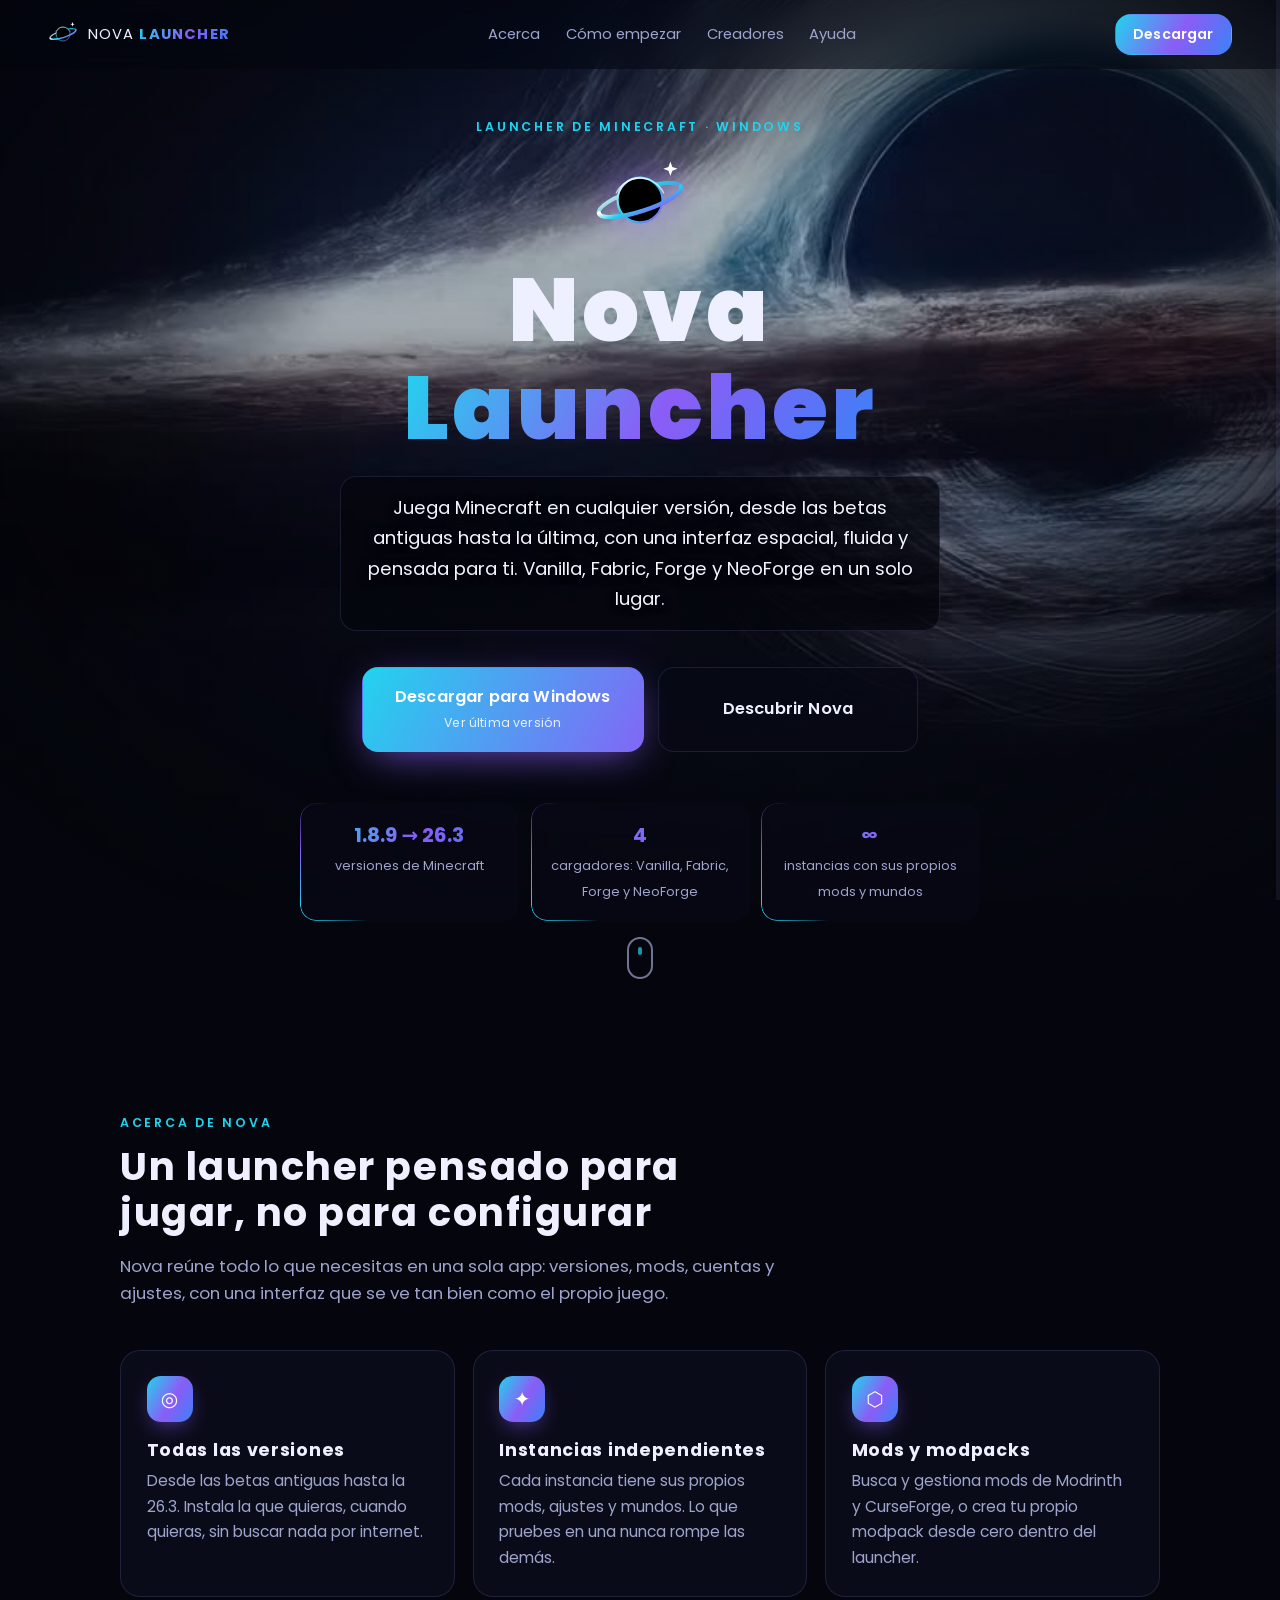
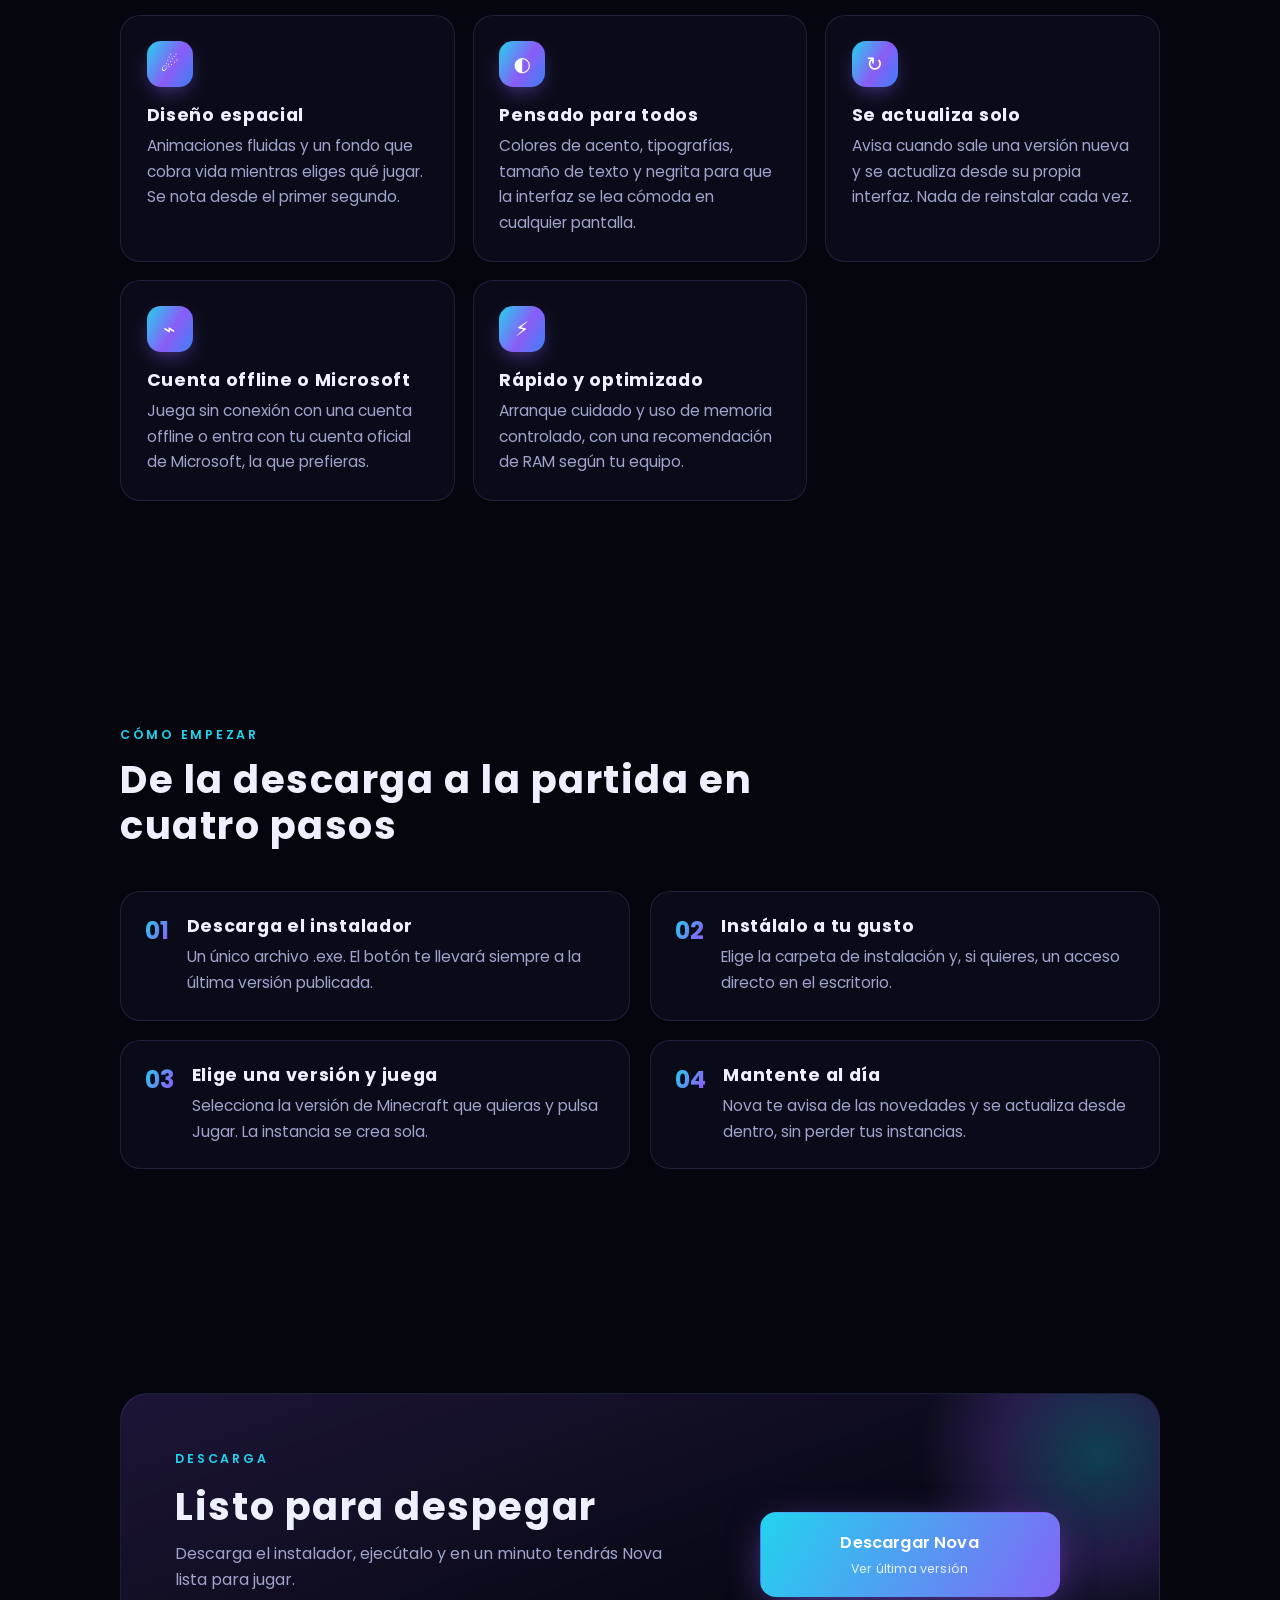
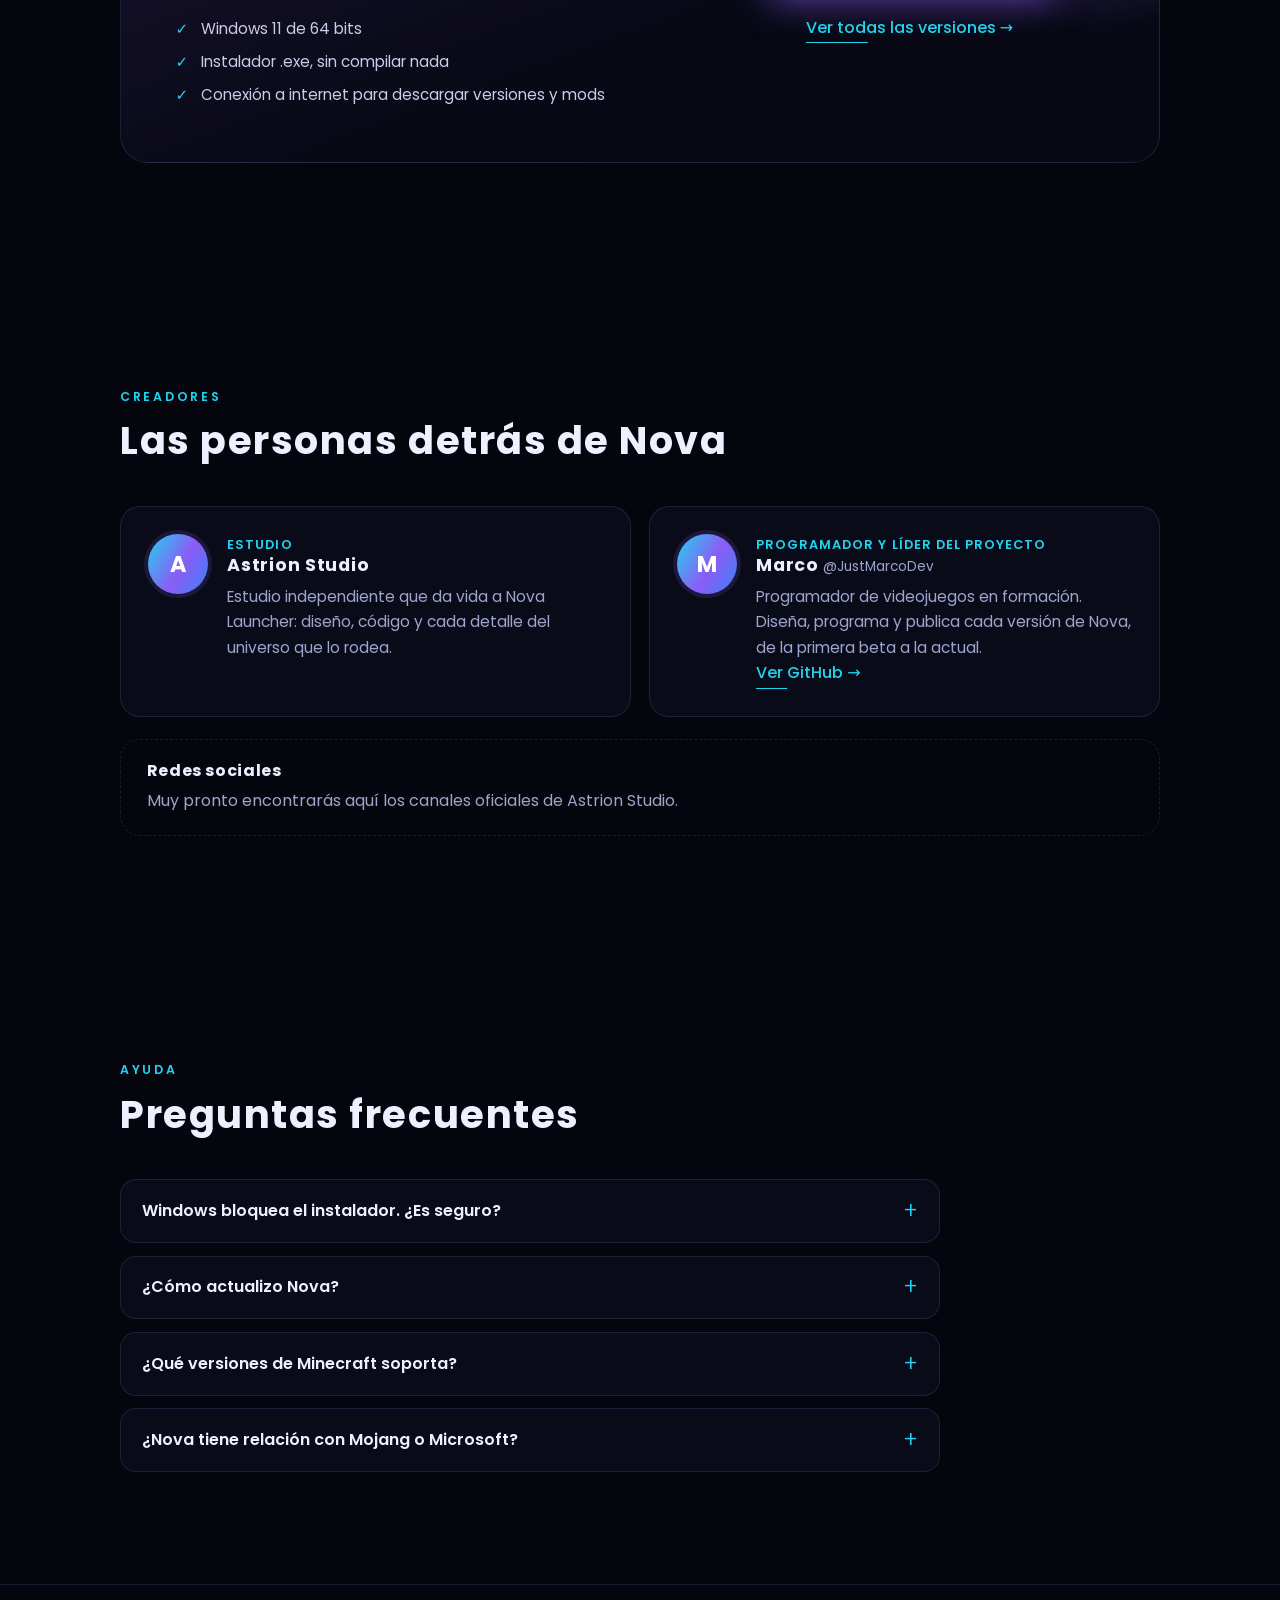
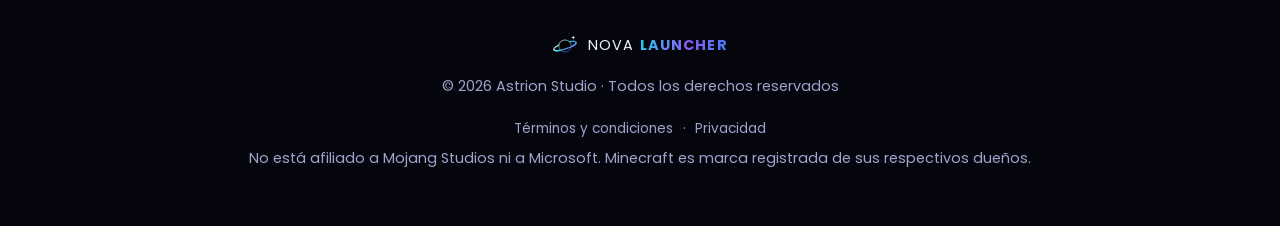
==== commit 3049fce9: "Reorganiza el código de la web" ====
--- a/index.html
+++ b/index.html
@@ -4,9 +4,10 @@
   <meta charset="utf-8" />
   <meta name="viewport" content="width=device-width, initial-scale=1" />
   <title>Nova Launcher</title>
-  <link rel="icon" href="favicon.svg" type="image/svg+xml" />
   <meta name="description" content="Nova Launcher: el launcher de Minecraft con estética espacial. Juega en cualquier versión, con Vanilla, Fabric, Forge o NeoForge. Descárgalo gratis para Windows." />
   <meta name="theme-color" content="#05060d" />
+  <link rel="icon" href="favicon.svg" type="image/svg+xml" />
+
   <link rel="preconnect" href="https://fonts.googleapis.com" />
   <link rel="preconnect" href="https://fonts.gstatic.com" crossorigin />
   <link href="https://fonts.googleapis.com/css2?family=Poppins:wght@400;600;700;800&display=swap" rel="stylesheet" />
@@ -14,7 +15,7 @@
 </head>
 <body>
 
-  <!-- Símbolos SVG reutilizables (logo de Nova). Se referencian con <use href="#logo">. -->
+  <!-- Logo de Nova, reutilizable con <use href="#logo"> -->
   <svg class="svg-defs" aria-hidden="true" focusable="false">
     <defs>
       <linearGradient id="lg" x1="0" y1="0" x2="1" y2="1">
@@ -24,29 +25,26 @@
       </linearGradient>
     </defs>
     <symbol id="logo" viewBox="0 0 120 120">
-      <!-- Anillo trasero (parte de atrás del disco de acreción) -->
       <g transform="rotate(-18 60 60)">
         <ellipse cx="60" cy="60" rx="54" ry="14" fill="none" stroke="url(#lg)" stroke-width="5" opacity=".85" />
       </g>
-      <!-- Horizonte de sucesos -->
       <circle cx="60" cy="60" r="28" fill="#000" stroke="url(#lg)" stroke-width="2.6" />
       <path d="M30 52A33 33 0 0 1 90 52" fill="none" stroke="#fff" stroke-width="1.6" opacity=".7" />
-      <!-- Anillo delantero -->
       <g transform="rotate(-18 60 60)">
         <path d="M6 60A54 14 0 0 0 114 60" fill="none" stroke="url(#lg)" stroke-width="5.5" stroke-linecap="round" />
       </g>
-      <!-- Destello -->
       <path d="M98 12l2.4 6.6 6.6 2.4-6.6 2.4-2.4 6.6-2.4-6.6-6.6-2.4 6.6-2.4z" fill="#fff" />
     </symbol>
   </svg>
 
-  <!-- Fondo fijo: vídeo en bucle detrás de toda la web (1080p, 30 fps, sin audio).
-       Tiene una imagen de vista previa para que cargue al instante. -->
+  <!-- Vídeo de fondo fijo: se mueve con el scroll (ver main.js) -->
   <div class="bg-video" aria-hidden="true">
     <video class="hero-video" autoplay muted loop playsinline preload="metadata" poster="assets/nova-bg-poster.jpg">
       <source src="assets/nova-bg.mp4" type="video/mp4" />
     </video>
   </div>
+
+  <div class="scroll-rail" aria-hidden="true"><span></span></div>
 
   <header class="topbar" id="topbar">
     <a href="#inicio" class="brand" aria-label="Nova Launcher, ir al inicio">
@@ -64,21 +62,22 @@
 
   <main id="inicio">
 
-    <!-- ================= HERO ================= -->
+    <!-- Portada -->
     <section class="hero">
-
       <div class="hero-content">
-        <p class="eyebrow fade-up" style="--d:0ms">Launcher de Minecraft · Windows</p>
-        <h1 class="hero-title fade-up" style="--d:120ms">
+        <p class="eyebrow fade-up" style="--d: 0ms">Launcher de Minecraft · Windows</p>
+
+        <h1 class="hero-title fade-up" style="--d: 120ms">
           <svg class="hero-logo" aria-hidden="true"><use href="#logo" /></svg>
           Nova <span class="grad">Launcher</span>
         </h1>
-        <p class="lead fade-up" style="--d:240ms">
+
+        <p class="lead fade-up" style="--d: 240ms">
           Juega Minecraft en cualquier versión, desde las betas antiguas hasta la última,
           con una interfaz espacial, fluida y pensada para ti. Vanilla, Fabric, Forge y NeoForge en un solo lugar.
         </p>
 
-        <div class="cta-row fade-up" style="--d:360ms">
+        <div class="cta-row fade-up" style="--d: 360ms">
           <a id="download-btn" class="btn btn-primary" href="https://github.com/JustMarcoDev/nova-launcher/releases/latest">
             <span class="btn-label">Descargar para Windows</span>
             <small id="version-label">Buscando la última versión…</small>
@@ -86,7 +85,7 @@
           <a class="btn btn-ghost" href="#acerca">Descubrir Nova</a>
         </div>
 
-        <ul class="stats fade-up" style="--d:480ms">
+        <ul class="stats fade-up" style="--d: 480ms">
           <li><strong>1.8.9 → 26.3</strong><span>versiones de Minecraft</span></li>
           <li><strong>4</strong><span>cargadores: Vanilla, Fabric, Forge y NeoForge</span></li>
           <li><strong>∞</strong><span>instancias con sus propios mods y mundos</span></li>
@@ -98,7 +97,7 @@
       </a>
     </section>
 
-    <!-- ================= ACERCA ================= -->
+    <!-- Acerca de Nova -->
     <section id="acerca" class="section">
       <header class="section-head reveal">
         <p class="eyebrow">Acerca de Nova</p>
@@ -110,42 +109,42 @@
       </header>
 
       <div class="grid">
-        <article class="card reveal" style="--d:0ms">
+        <article class="card reveal" style="--d: 0ms">
           <div class="icon">◎</div>
           <h3>Todas las versiones</h3>
           <p>Desde las betas antiguas hasta la 26.3. Instala la que quieras, cuando quieras, sin buscar nada por internet.</p>
         </article>
-        <article class="card reveal" style="--d:80ms">
+        <article class="card reveal" style="--d: 80ms">
           <div class="icon">✦</div>
           <h3>Instancias independientes</h3>
           <p>Cada instancia tiene sus propios mods, ajustes y mundos. Lo que pruebes en una nunca rompe las demás.</p>
         </article>
-        <article class="card reveal" style="--d:160ms">
+        <article class="card reveal" style="--d: 160ms">
           <div class="icon">⬡</div>
           <h3>Mods y modpacks</h3>
           <p>Busca y gestiona mods de Modrinth y CurseForge, o crea tu propio modpack desde cero dentro del launcher.</p>
         </article>
-        <article class="card reveal" style="--d:0ms">
+        <article class="card reveal" style="--d: 0ms">
           <div class="icon">☄</div>
           <h3>Diseño espacial</h3>
           <p>Animaciones fluidas y un fondo que cobra vida mientras eliges qué jugar. Se nota desde el primer segundo.</p>
         </article>
-        <article class="card reveal" style="--d:80ms">
+        <article class="card reveal" style="--d: 80ms">
           <div class="icon">◐</div>
           <h3>Pensado para todos</h3>
           <p>Colores de acento, tipografías, tamaño de texto y negrita para que la interfaz se lea cómoda en cualquier pantalla.</p>
         </article>
-        <article class="card reveal" style="--d:160ms">
+        <article class="card reveal" style="--d: 160ms">
           <div class="icon">↻</div>
           <h3>Se actualiza solo</h3>
           <p>Avisa cuando sale una versión nueva y se actualiza desde su propia interfaz. Nada de reinstalar cada vez.</p>
         </article>
-        <article class="card reveal" style="--d:0ms">
+        <article class="card reveal" style="--d: 0ms">
           <div class="icon">⌁</div>
           <h3>Cuenta offline o Microsoft</h3>
           <p>Juega sin conexión con una cuenta offline o entra con tu cuenta oficial de Microsoft, la que prefieras.</p>
         </article>
-        <article class="card reveal" style="--d:80ms">
+        <article class="card reveal" style="--d: 80ms">
           <div class="icon">⚡</div>
           <h3>Rápido y optimizado</h3>
           <p>Arranque cuidado y uso de memoria controlado, con una recomendación de RAM según tu equipo.</p>
@@ -153,7 +152,7 @@
       </div>
     </section>
 
-    <!-- ================= CÓMO EMPEZAR ================= -->
+    <!-- Cómo empezar -->
     <section id="como" class="section">
       <header class="section-head reveal">
         <p class="eyebrow">Cómo empezar</p>
@@ -161,28 +160,28 @@
       </header>
 
       <ol class="timeline">
-        <li class="reveal" style="--d:0ms">
+        <li class="reveal" style="--d: 0ms">
           <span class="step-num">01</span>
           <div>
             <h3>Descarga el instalador</h3>
             <p>Un único archivo .exe. El botón te llevará siempre a la última versión publicada.</p>
           </div>
         </li>
-        <li class="reveal" style="--d:100ms">
+        <li class="reveal" style="--d: 100ms">
           <span class="step-num">02</span>
           <div>
             <h3>Instálalo a tu gusto</h3>
             <p>Elige la carpeta de instalación y, si quieres, un acceso directo en el escritorio.</p>
           </div>
         </li>
-        <li class="reveal" style="--d:200ms">
+        <li class="reveal" style="--d: 200ms">
           <span class="step-num">03</span>
           <div>
             <h3>Elige una versión y juega</h3>
             <p>Selecciona la versión de Minecraft que quieras y pulsa Jugar. La instancia se crea sola.</p>
           </div>
         </li>
-        <li class="reveal" style="--d:300ms">
+        <li class="reveal" style="--d: 300ms">
           <span class="step-num">04</span>
           <div>
             <h3>Mantente al día</h3>
@@ -192,10 +191,11 @@
       </ol>
     </section>
 
-    <!-- ================= DESCARGA ================= -->
+    <!-- Descarga -->
     <section id="descargar" class="section">
       <div class="download-card reveal">
         <div class="download-orb" aria-hidden="true"></div>
+
         <div class="download-text">
           <p class="eyebrow">Descarga</p>
           <h2>Listo para despegar</h2>
@@ -206,6 +206,7 @@
             <li>Conexión a internet para descargar versiones y mods</li>
           </ul>
         </div>
+
         <div class="download-action">
           <a class="btn btn-primary" href="https://github.com/JustMarcoDev/nova-launcher/releases/latest" data-download>
             <span class="btn-label">Descargar Nova</span>
@@ -218,7 +219,7 @@
       </div>
     </section>
 
-    <!-- ================= CREADORES ================= -->
+    <!-- Creadores -->
     <section id="creadores" class="section">
       <header class="section-head reveal">
         <p class="eyebrow">Creadores</p>
@@ -226,7 +227,7 @@
       </header>
 
       <div class="creators">
-        <article class="creator reveal" style="--d:0ms">
+        <article class="creator reveal" style="--d: 0ms">
           <div class="avatar">A</div>
           <div>
             <p class="role">Estudio</p>
@@ -234,7 +235,8 @@
             <p>Estudio independiente que da vida a Nova Launcher: diseño, código y cada detalle del universo que lo rodea.</p>
           </div>
         </article>
-        <article class="creator reveal" style="--d:120ms">
+
+        <article class="creator reveal" style="--d: 120ms">
           <div class="avatar">M</div>
           <div>
             <p class="role">Programador y líder del proyecto</p>
@@ -251,7 +253,7 @@
       </div>
     </section>
 
-    <!-- ================= AYUDA ================= -->
+    <!-- Preguntas frecuentes -->
     <section id="ayuda" class="section">
       <header class="section-head reveal">
         <p class="eyebrow">Ayuda</p>
@@ -271,18 +273,21 @@
             <p>Descarga siempre desde esta web o desde el repositorio oficial de GitHub.</p>
           </div>
         </details>
+
         <details class="reveal">
           <summary>¿Cómo actualizo Nova?</summary>
           <div class="faq-body">
             <p>Nova busca actualizaciones al abrirse y cada hora. Cuando aparezca el aviso, ciérralo del todo y vuelve a abrirlo: la actualización se instala sola. No hace falta reinstalar nada.</p>
           </div>
         </details>
+
         <details class="reveal">
           <summary>¿Qué versiones de Minecraft soporta?</summary>
           <div class="faq-body">
             <p>Todas, desde las betas antiguas hasta la 26.3. Puedes instalar la que quieras y tener varias a la vez, cada una en su instancia.</p>
           </div>
         </details>
+
         <details class="reveal">
           <summary>¿Nova tiene relación con Mojang o Microsoft?</summary>
           <div class="faq-body">
--- a/styles.css
+++ b/styles.css
@@ -1,25 +1,10 @@
-/* =====================================================================
-   NOVA LAUNCHER · Web oficial
-   Estructura del archivo:
-   1. Variables (colores, tipografías, tiempos)
-   2. Base (reset, tipografía, enlaces)
-   3. Fondo de estrellas
-   4. Barra superior
-   5. Botones (incluye animaciones)
-   6. Hero (portada con agujero negro)
-   7. Secciones y tarjetas
-   8. Línea de tiempo (cómo empezar)
-   9. Bloque de descarga
-   10. Creadores
-   11. Preguntas frecuentes
-   12. Pie de página
-   13. Animaciones de entrada y revelado
-   14. Adaptación a móvil
-   15. Preferencias de accesibilidad
-   ===================================================================== */
-
-
-/* ---------- 1. Variables ---------- */
+/* Nova Launcher · hoja de estilos
+   Orden: variables, base, fondo, cabecera, botones, portada, secciones,
+   descarga, creadores, preguntas, pie, progreso, animaciones y adaptaciones. */
+
+
+/* ---------- Variables ---------- */
+
 :root {
   --bg: #05060d;
   --bg-2: #0b0c1a;
@@ -41,36 +26,21 @@
 }
 
 
-/* ---------- 2. Base ---------- */
-* { box-sizing: border-box; }
-html { scroll-behavior: smooth; scroll-padding-top: 84px; }
-
-/* Barra de desplazamiento a juego con la web.
-   Firefox y Chrome nuevos usan scrollbar-color; Chrome/Edge/Safari antiguos usan ::-webkit-scrollbar. */
-/* Firefox: no entiende ::-webkit-scrollbar, así que usa scrollbar-width y scrollbar-color */
-/* La barra nativa se oculta en todos los navegadores: la sustituye .scroll-rail (ver sección 14c). */
-html { scrollbar-width: none; }
-
-/* Chrome, Brave, Edge y Safari: estilo WebKit.
-   Ojo: si se usa scrollbar-width o scrollbar-color en el mismo elemento, Chromium ignora esto. */
-::-webkit-scrollbar { display: none; }
-
-@supports selector(::-webkit-scrollbar) {
-  /* Reglas antiguas de estilo de la barra: ya están ocultas arriba, se pueden borrar */
-  ::-webkit-scrollbar { width: 10px; }
-  ::-webkit-scrollbar-track {
-    background: var(--bg-2);
-    border-left: 1px solid var(--line);
-  }
-  ::-webkit-scrollbar-thumb {
-    background: linear-gradient(180deg, var(--cyan), var(--violet) 60%, var(--blue));
-    border-radius: 10px;
-    border: 2px solid var(--bg-2);
-  }
-  ::-webkit-scrollbar-thumb:hover {
-    background: linear-gradient(180deg, #67e8f9, #a78bfa 60%, #60a5fa);
-  }
-}
+/* ---------- Base ---------- */
+
+* {
+  box-sizing: border-box;
+}
+
+html {
+  scroll-behavior: smooth;
+  scroll-padding-top: 84px;
+  scrollbar-width: none; /* la barra nativa se oculta; la sustituye la línea de progreso */
+}
+::-webkit-scrollbar {
+  display: none;
+}
+
 body {
   margin: 0;
   background: var(--bg);
@@ -81,7 +51,10 @@
   overflow-x: hidden;
   -webkit-font-smoothing: antialiased;
 }
-h1, h2, h3 {
+
+h1,
+h2,
+h3 {
   font-family: "Poppins", sans-serif;
   letter-spacing: 0.04em;
   line-height: 1.2;
@@ -90,27 +63,84 @@
 h2 { font-size: clamp(1.6rem, 4vw, 2.4rem); }
 h3 { font-size: 1.1rem; margin-bottom: 0.45rem; }
 p { margin: 0; }
-a { color: var(--cyan); text-decoration: none; }
-a:focus-visible, summary:focus-visible, button:focus-visible {
+
+a {
+  color: var(--cyan);
+  text-decoration: none;
+}
+
+a:focus-visible,
+summary:focus-visible,
+button:focus-visible {
   outline: 2px solid var(--cyan);
   outline-offset: 3px;
   border-radius: 6px;
 }
-.grad {
+
+/* Texto con degradado (se usa en titulares y cifras) */
+.grad,
+.brand b,
+.footer-brand b,
+.stats strong,
+.step-num {
   background: var(--grad);
   -webkit-background-clip: text;
   background-clip: text;
   color: transparent;
 }
+
 .muted { color: var(--muted); }
-.svg-defs { position: absolute; width: 0; height: 0; overflow: hidden; }
-
-
-/* ---------- 3. Fondo ----------
-   (El fondo animado ahora es el vídeo del hero; el resto de la web usa el color base.) */
-
-
-/* ---------- 4. Barra superior ---------- */
+.eyebrow {
+  color: var(--cyan);
+  font-size: 0.78rem;
+  font-weight: 600;
+  text-transform: uppercase;
+  letter-spacing: 0.22em;
+  margin-bottom: 0.9rem;
+}
+.svg-defs {
+  position: absolute;
+  width: 0;
+  height: 0;
+  overflow: hidden;
+}
+
+
+/* ---------- Fondo de vídeo ----------
+   El contenedor es fijo y ocupa la pantalla; el vídeo se desplaza según bajas (ver main.js). */
+
+.bg-video {
+  position: fixed;
+  inset: 0;
+  z-index: -1;
+  overflow: hidden;
+  pointer-events: none;
+  background: var(--bg);
+}
+
+.hero-video {
+  position: absolute;
+  top: 0;
+  left: 0;
+  width: 100%;
+  height: 130%; /* 30% de margen para poder desplazarlo */
+  object-fit: cover;
+  will-change: transform;
+}
+
+/* Oscurece los bordes y da contraste al texto */
+.bg-video::after {
+  content: "";
+  position: absolute;
+  inset: 0;
+  background:
+    radial-gradient(ellipse at center, transparent 40%, rgba(5, 6, 13, 0.9) 100%),
+    linear-gradient(rgba(5, 6, 13, 0.2), rgba(5, 6, 13, 0.55));
+}
+
+
+/* ---------- Cabecera ---------- */
+
 .topbar {
   position: sticky;
   top: 0;
@@ -126,12 +156,14 @@
   border-bottom: 1px solid transparent;
   transition: background 0.4s var(--ease-out), border-color 0.4s, padding 0.4s var(--ease-out);
 }
+
 .topbar.scrolled {
   background: rgba(5, 6, 13, 0.85);
   border-bottom-color: var(--line);
   padding-top: 0.6rem;
   padding-bottom: 0.6rem;
 }
+
 .brand {
   display: inline-flex;
   align-items: center;
@@ -141,21 +173,22 @@
   font-size: 0.92rem;
   letter-spacing: 0.08em;
 }
-.brand:hover { text-decoration: none; }
-.brand b {
-  background: var(--grad);
-  -webkit-background-clip: text;
-  background-clip: text;
-  color: transparent;
+.brand:hover {
+  text-decoration: none;
 }
 .brand-logo {
   width: 30px;
   height: 30px;
   transition: transform 0.6s var(--ease-spring);
 }
-.brand:hover .brand-logo { transform: rotate(-30deg) scale(1.08); }
-
-.nav { display: flex; gap: 1.6rem; }
+.brand:hover .brand-logo {
+  transform: rotate(-30deg) scale(1.08);
+}
+
+.nav {
+  display: flex;
+  gap: 1.6rem;
+}
 .nav a {
   position: relative;
   color: var(--muted);
@@ -175,14 +208,22 @@
   transform-origin: right;
   transition: transform 0.4s var(--ease-out);
 }
-.nav a:hover { color: var(--text); text-decoration: none; }
-.nav a:hover::after { transform: scaleX(1); transform-origin: left; }
-
-
-/* ---------- 5. Botones ---------- */
+.nav a:hover {
+  color: var(--text);
+  text-decoration: none;
+}
+.nav a:hover::after {
+  transform: scaleX(1);
+  transform-origin: left;
+}
+
+
+/* ---------- Botones ---------- */
+
 .btn {
   position: relative;
   overflow: hidden;
+  isolation: isolate;
   display: inline-flex;
   flex-direction: column;
   align-items: center;
@@ -190,14 +231,13 @@
   gap: 2px;
   min-width: 260px;
   padding: 1.05rem 2rem;
+  border: 1px solid transparent;
   border-radius: 16px;
-  border: 1px solid transparent;
+  color: var(--text);
+  font-size: 1.02rem;
   font-weight: 600;
-  font-size: 1.02rem;
   letter-spacing: 0.01em;
-  color: var(--text);
   cursor: pointer;
-  isolation: isolate;
   transition:
     transform 0.35s var(--ease-spring),
     box-shadow 0.35s var(--ease-out),
@@ -205,8 +245,17 @@
     border-color 0.3s,
     color 0.3s;
 }
-.btn:hover { text-decoration: none; }
-.btn:active { transform: scale(0.97) !important; }
+.btn:hover {
+  text-decoration: none;
+}
+.btn:active {
+  transform: scale(0.97) !important;
+}
+.btn small {
+  font-size: 0.78rem;
+  font-weight: 400;
+  opacity: 0.85;
+}
 
 /* Brillo que cruza el botón al pasar el ratón */
 .btn::before {
@@ -221,9 +270,20 @@
   transition: left 0.8s var(--ease-out);
   z-index: -1;
 }
-.btn:hover::before { left: 130%; }
-
-.btn small { font-size: 0.78rem; font-weight: 400; opacity: 0.85; }
+.btn:hover::before {
+  left: 130%;
+}
+
+/* Onda al hacer clic (la crea main.js) */
+.ripple {
+  position: absolute;
+  border-radius: 50%;
+  background: rgba(255, 255, 255, 0.5);
+  transform: scale(0);
+  animation: ripple 0.7s var(--ease-out) forwards;
+  pointer-events: none;
+  z-index: -1;
+}
 
 .btn-primary {
   color: #fff;
@@ -242,25 +302,12 @@
   content: "";
   position: absolute;
   inset: -4px;
+  border: 2px solid rgba(34, 211, 238, 0.5);
   border-radius: inherit;
-  border: 2px solid rgba(34, 211, 238, 0.5);
   opacity: 0;
   animation: ringPulse 2.6s var(--ease-out) infinite;
   pointer-events: none;
   z-index: -1;
-}
-@keyframes ringPulse {
-  0% { transform: scale(0.96); opacity: 0.8; }
-  100% { transform: scale(1.12); opacity: 0; }
-}
-.btn .btn-label { font-size: 1.02rem; }
-@keyframes gradientShift {
-  0%, 100% { background-position: 0% 50%; }
-  50% { background-position: 100% 50%; }
-}
-@keyframes glowPulse {
-  0%, 100% { box-shadow: 0 10px 40px -10px rgba(139, 92, 246, 0.8); }
-  50% { box-shadow: 0 10px 60px -4px rgba(34, 211, 238, 0.7); }
 }
 
 .btn-ghost {
@@ -278,34 +325,24 @@
 .btn-mini {
   min-width: 0;
   padding: 0.5rem 1.1rem;
+  flex-direction: row;
   font-size: 0.88rem;
-  flex-direction: row;
   background: var(--grad);
   color: #fff;
 }
-.btn-mini:hover { color: #fff; transform: translateY(-2px); box-shadow: 0 8px 24px -8px var(--violet); }
-
-
-/* Onda al hacer clic (la crea main.js) */
-.ripple {
-  position: absolute;
-  border-radius: 50%;
-  background: rgba(255, 255, 255, 0.5);
-  transform: scale(0);
-  animation: ripple 0.7s var(--ease-out) forwards;
-  pointer-events: none;
-  z-index: -1;
-}
-@keyframes ripple {
-  to { transform: scale(4.5); opacity: 0; }
-}
-
+.btn-mini:hover {
+  color: #fff;
+  transform: translateY(-2px);
+  box-shadow: 0 8px 24px -8px var(--violet);
+}
+
+/* Enlace de texto con subrayado animado */
 .text-link {
+  position: relative;
   display: inline-flex;
   gap: 0.3rem;
+  padding-bottom: 2px;
   font-weight: 500;
-  position: relative;
-  padding-bottom: 2px;
 }
 .text-link::after {
   content: "";
@@ -319,11 +356,16 @@
   transform-origin: left;
   transition: transform 0.35s var(--ease-out);
 }
-.text-link:hover { text-decoration: none; }
-.text-link:hover::after { transform: scaleX(1); }
-
-
-/* ---------- 6. Hero (portada) ---------- */
+.text-link:hover {
+  text-decoration: none;
+}
+.text-link:hover::after {
+  transform: scaleX(1);
+}
+
+
+/* ---------- Portada ---------- */
+
 .hero {
   position: relative;
   min-height: calc(100vh - 62px);
@@ -336,40 +378,6 @@
   overflow: hidden;
 }
 
-/* Vídeo de fondo: va dentro de .bg-video (fijo). Mide 130% de la pantalla
-   y main.js lo desplaza según bajas, así nunca se queda en negro. */
-.hero-video {
-  position: absolute;
-  top: 0;
-  left: 0;
-  width: 100%;
-  height: 130%;
-  object-fit: cover;
-  will-change: transform;
-  z-index: -1;
-  pointer-events: none;
-  background: var(--bg);
-}
-
-/* Contenedor fijo del vídeo: ocupa siempre la pantalla, detrás de todo el contenido */
-.bg-video {
-  position: fixed;
-  inset: 0;
-  z-index: -1;
-  overflow: hidden;
-  pointer-events: none;
-  background: var(--bg);
-}
-/* Vignette: oscurece los bordes para centrar la atención y dar contraste al texto */
-.bg-video::after {
-  content: "";
-  position: absolute;
-  inset: 0;
-  background:
-    radial-gradient(ellipse at center, transparent 40%, rgba(5, 6, 13, 0.9) 100%),
-    linear-gradient(rgba(5, 6, 13, 0.2), rgba(5, 6, 13, 0.55));
-}
-
 .hero-content {
   position: relative;
   max-width: 760px;
@@ -377,14 +385,7 @@
   flex-direction: column;
   align-items: center;
 }
-.eyebrow {
-  color: var(--cyan);
-  font-size: 0.78rem;
-  font-weight: 600;
-  text-transform: uppercase;
-  letter-spacing: 0.22em;
-  margin-bottom: 0.9rem;
-}
+
 .hero-title {
   display: flex;
   flex-direction: column;
@@ -394,6 +395,7 @@
   font-weight: 900;
   line-height: 1.02;
 }
+
 .hero-logo {
   width: clamp(64px, 11vw, 96px);
   height: clamp(64px, 11vw, 96px);
@@ -401,27 +403,28 @@
   filter: drop-shadow(0 0 22px rgba(139, 92, 246, 0.6));
   animation: floatLogo 6s ease-in-out infinite;
 }
-@keyframes floatLogo {
-  0%, 100% { transform: translateY(0) rotate(0deg); }
-  50% { transform: translateY(-8px) rotate(4deg); }
-}
+
+/* Texto de presentación, sobre un panel oscuro para que se lea bien */
 .lead {
   max-width: 600px;
   margin: 1.4rem auto 2.2rem;
   padding: 1rem 1.4rem;
+  border: 1px solid var(--line);
   border-radius: 16px;
-  border: 1px solid rgba(150, 160, 255, 0.14);
   background: rgba(5, 6, 13, 0.75);
   color: #f2f4ff;
   font-size: clamp(1rem, 2.2vw, 1.15rem);
   text-shadow: 0 1px 10px rgba(0, 0, 0, 0.8);
 }
+
 .cta-row {
   display: flex;
   flex-wrap: wrap;
   justify-content: center;
   gap: 0.9rem;
 }
+
+/* Cifras clave bajo los botones */
 .stats {
   list-style: none;
   padding: 0;
@@ -431,12 +434,7 @@
   gap: 0.75rem;
   width: min(680px, 100%);
 }
-/* Cada estadística: borde con un brillo que da vueltas y un destello que cruza la tarjeta */
-@property --angle {
-  syntax: "<angle>";
-  inherits: false;
-  initial-value: 0deg;
-}
+
 .stats li {
   position: relative;
   isolation: isolate;
@@ -449,7 +447,12 @@
 }
 .stats li:nth-child(2) { animation-delay: 0.12s; }
 .stats li:nth-child(3) { animation-delay: 0.24s; }
-/* Borde degradado giratorio (solo se ve el contorno gracias a la máscara) */
+.stats li:hover {
+  transform: translateY(-5px) scale(1.04);
+  box-shadow: 0 14px 40px -14px rgba(139, 92, 246, 0.7);
+}
+
+/* Borde degradado que da vueltas (solo se ve el contorno gracias a la máscara) */
 .stats li::before {
   content: "";
   position: absolute;
@@ -463,7 +466,8 @@
   mask-composite: exclude;
   animation: borderSpin 4s linear infinite;
 }
-/* Destello que cruza la tarjeta cada pocos segundos */
+
+/* Destello que cruza la tarjeta */
 .stats li::after {
   content: "";
   position: absolute;
@@ -475,29 +479,15 @@
   animation: statShine 4.5s ease-in-out infinite;
   pointer-events: none;
 }
-.stats li:hover {
-  transform: translateY(-5px) scale(1.04);
-  box-shadow: 0 14px 40px -14px rgba(139, 92, 246, 0.7);
-}
-@keyframes borderSpin { to { --angle: 360deg; } }
-@keyframes statShine {
-  0%, 55% { left: -100%; }
-  100% { left: 140%; }
-}
-@keyframes statIn {
-  from { opacity: 0; transform: translateY(14px) scale(0.96); }
-  to { opacity: 1; transform: none; }
-}
+
 .stats strong {
   display: block;
-  font-family: "Poppins", sans-serif;
   font-size: clamp(1rem, 2.6vw, 1.25rem);
-  background: var(--grad);
-  -webkit-background-clip: text;
-  background-clip: text;
-  color: transparent;
-}
-.stats span { font-size: 0.8rem; color: var(--muted); }
+}
+.stats span {
+  font-size: 0.8rem;
+  color: var(--muted);
+}
 
 /* Flecha que invita a bajar */
 .scroll-hint {
@@ -522,24 +512,24 @@
   background: var(--cyan);
   animation: scrollDot 1.8s var(--ease-out) infinite;
 }
-@keyframes scrollDot {
-  0% { transform: translateY(0); opacity: 1; }
-  100% { transform: translateY(16px); opacity: 0; }
-}
-
-
-/* ---------- 7. Secciones y tarjetas ---------- */
+
+
+/* ---------- Secciones y tarjetas ---------- */
+
 .section {
   position: relative;
   max-width: 1120px;
   margin: 0 auto;
   padding: clamp(4rem, 9vw, 7rem) clamp(16px, 4vw, 40px);
 }
+
 .section-head {
   max-width: 680px;
   margin-bottom: 2.6rem;
 }
-.section-head .eyebrow { margin-bottom: 0.7rem; }
+.section-head .eyebrow {
+  margin-bottom: 0.7rem;
+}
 .section-intro {
   margin-top: 1rem;
   color: var(--muted);
@@ -551,18 +541,23 @@
   gap: 1.1rem;
   grid-template-columns: repeat(auto-fit, minmax(250px, 1fr));
 }
+
 .card {
   --mx: 50%;
   --my: 50%;
   position: relative;
   padding: 1.6rem;
+  border: 1px solid var(--line);
   border-radius: var(--radius);
-  border: 1px solid var(--line);
   background: var(--panel);
   overflow: hidden;
   transition: transform 0.45s var(--ease-out), border-color 0.4s;
 }
-/* Brillo que sigue al ratón dentro de la tarjeta */
+.card:hover {
+  transform: translateY(-6px);
+  border-color: var(--line-strong);
+}
+/* Brillo que sigue al ratón (main.js actualiza --mx y --my) */
 .card::before {
   content: "";
   position: absolute;
@@ -572,15 +567,18 @@
   transition: opacity 0.4s;
   pointer-events: none;
 }
-.card:hover { transform: translateY(-6px); border-color: var(--line-strong); }
-.card:hover::before { opacity: 1; }
-
-.card h3 { position: relative; }
+.card:hover::before {
+  opacity: 1;
+}
+.card h3,
 .card p {
   position: relative;
+}
+.card p {
   color: var(--muted);
   font-size: 0.97rem;
 }
+
 .icon {
   position: relative;
   display: grid;
@@ -595,10 +593,13 @@
   box-shadow: 0 8px 24px -10px var(--violet);
   transition: transform 0.5s var(--ease-spring);
 }
-.card:hover .icon { transform: rotate(-12deg) scale(1.1); }
-
-
-/* ---------- 8. Línea de tiempo (cómo empezar) ---------- */
+.card:hover .icon {
+  transform: rotate(-12deg) scale(1.1);
+}
+
+
+/* ---------- Cómo empezar (pasos) ---------- */
+
 .timeline {
   position: relative;
   list-style: none;
@@ -608,32 +609,38 @@
   gap: 1.2rem;
   grid-template-columns: repeat(2, minmax(0, 1fr));
 }
+
 .timeline li {
   display: flex;
   gap: 1.1rem;
   padding: 1.5rem;
+  border: 1px solid var(--line);
   border-radius: var(--radius);
-  border: 1px solid var(--line);
   background: var(--panel);
   transition: border-color 0.4s, transform 0.4s var(--ease-out);
 }
-.timeline li:hover { border-color: var(--line-strong); transform: translateX(6px); }
-.timeline p { color: var(--muted); font-size: 0.97rem; margin-top: 0.3rem; }
+.timeline li:hover {
+  border-color: var(--line-strong);
+  transform: translateX(6px);
+}
+.timeline p {
+  margin-top: 0.3rem;
+  color: var(--muted);
+  font-size: 0.97rem;
+}
+
 .step-num {
   flex: 0 0 auto;
+  padding-top: 0.2rem;
   font-family: "Poppins", sans-serif;
   font-size: 1.5rem;
   font-weight: 700;
-  background: var(--grad);
-  -webkit-background-clip: text;
-  background-clip: text;
-  color: transparent;
   line-height: 1;
-  padding-top: 0.2rem;
-}
-
-
-/* ---------- 9. Bloque de descarga ---------- */
+}
+
+
+/* ---------- Bloque de descarga ---------- */
+
 .download-card {
   position: relative;
   display: grid;
@@ -641,12 +648,14 @@
   align-items: center;
   gap: 2rem;
   padding: clamp(2rem, 5vw, 3.4rem);
+  border: 1px solid var(--line);
   border-radius: 28px;
-  border: 1px solid var(--line);
   background: linear-gradient(160deg, rgba(139, 92, 246, 0.18), rgba(8, 9, 22, 0.8) 60%);
   overflow: hidden;
   isolation: isolate;
 }
+
+/* Resplandor decorativo (degradado radial, sin filtros de desenfoque, que pesan al animar) */
 .download-orb {
   position: absolute;
   right: -120px;
@@ -654,13 +663,16 @@
   width: 360px;
   height: 360px;
   border-radius: 50%;
-  /* Degradado radial suave (sin filter: blur, que pesa mucho al animar) */
   background: radial-gradient(circle, rgba(34, 211, 238, 0.45), rgba(139, 92, 246, 0.35) 40%, transparent 70%);
   opacity: 0.6;
   z-index: -1;
 }
-@keyframes orbSpin { to { transform: rotate(360deg); } }
-.download-text p:not(.eyebrow) { color: var(--muted); margin-top: 0.7rem; }
+
+.download-text p:not(.eyebrow) {
+  margin-top: 0.7rem;
+  color: var(--muted);
+}
+
 .checks {
   list-style: none;
   padding: 0;
@@ -681,32 +693,46 @@
   color: var(--cyan);
   font-weight: 700;
 }
+
 .download-action {
   display: flex;
   flex-direction: column;
   align-items: center;
   gap: 1.1rem;
 }
-.download-action .btn { width: 100%; max-width: 300px; }
-
-
-/* ---------- 10. Creadores ---------- */
+.download-action .btn {
+  width: 100%;
+  max-width: 300px;
+}
+
+
+/* ---------- Creadores ---------- */
+
 .creators {
   display: grid;
   gap: 1.1rem;
   grid-template-columns: repeat(auto-fit, minmax(300px, 1fr));
 }
+
 .creator {
   display: flex;
   gap: 1.2rem;
   padding: 1.7rem;
+  border: 1px solid var(--line);
   border-radius: var(--radius);
-  border: 1px solid var(--line);
   background: var(--panel);
   transition: transform 0.45s var(--ease-out), border-color 0.4s;
 }
-.creator:hover { transform: translateY(-5px); border-color: var(--line-strong); }
-.creator p:not(.role) { color: var(--muted); font-size: 0.97rem; margin-top: 0.45rem; }
+.creator:hover {
+  transform: translateY(-5px);
+  border-color: var(--line-strong);
+}
+.creator p:not(.role) {
+  margin-top: 0.45rem;
+  color: var(--muted);
+  font-size: 0.97rem;
+}
+
 .role {
   color: var(--cyan);
   font-size: 0.8rem;
@@ -714,13 +740,14 @@
   letter-spacing: 0.08em;
   text-transform: uppercase;
 }
+
 .handle {
-  font-family: "Poppins", sans-serif;
+  color: var(--muted);
   font-size: 0.85rem;
   font-weight: 400;
-  color: var(--muted);
   letter-spacing: 0;
 }
+
 .avatar {
   flex: 0 0 60px;
   width: 60px;
@@ -729,78 +756,104 @@
   place-items: center;
   border-radius: 50%;
   background: var(--grad);
+  color: #fff;
   font-family: "Poppins", sans-serif;
   font-size: 1.4rem;
   font-weight: 700;
-  color: #fff;
   box-shadow: 0 0 0 4px rgba(139, 92, 246, 0.15);
   transition: box-shadow 0.4s;
 }
-.creator:hover .avatar { box-shadow: 0 0 0 8px rgba(139, 92, 246, 0.2); }
+.creator:hover .avatar {
+  box-shadow: 0 0 0 8px rgba(139, 92, 246, 0.2);
+}
+
 .social {
   margin-top: 1.4rem;
   padding: 1.3rem 1.6rem;
+  border: 1px dashed var(--line);
   border-radius: var(--radius);
-  border: 1px dashed var(--line);
-  color: var(--muted);
-}
-.social h3 { color: var(--text); font-size: 1rem; }
-
-
-/* ---------- 11. Preguntas frecuentes ---------- */
+  color: var(--muted);
+}
+.social h3 {
+  color: var(--text);
+  font-size: 1rem;
+}
+
+
+/* ---------- Preguntas frecuentes ---------- */
+
 .faq {
   max-width: 820px;
   display: grid;
   gap: 0.8rem;
 }
+
 details {
+  border: 1px solid var(--line);
   border-radius: 16px;
-  border: 1px solid var(--line);
   background: var(--panel);
   transition: border-color 0.3s, background 0.3s;
 }
-details[open] { border-color: var(--line-strong); background: var(--panel-strong); }
+details[open] {
+  border-color: var(--line-strong);
+  background: var(--panel-strong);
+}
+
 summary {
   position: relative;
   padding: 1.1rem 3rem 1.1rem 1.3rem;
-  cursor: pointer;
   font-weight: 600;
   list-style: none;
+  cursor: pointer;
   transition: color 0.3s;
 }
-summary::-webkit-details-marker { display: none; }
+summary::-webkit-details-marker {
+  display: none;
+}
+summary:hover {
+  color: var(--cyan);
+}
+/* Signo + que gira a × al abrir */
 summary::after {
   content: "+";
   position: absolute;
   right: 1.3rem;
   top: 50%;
   transform: translateY(-50%);
+  color: var(--cyan);
   font-size: 1.4rem;
   font-weight: 300;
-  color: var(--cyan);
   transition: transform 0.4s var(--ease-spring);
 }
-details[open] summary::after { transform: translateY(-50%) rotate(45deg); }
-summary:hover { color: var(--cyan); }
+details[open] summary::after {
+  transform: translateY(-50%) rotate(45deg);
+}
+
 .faq-body {
   padding: 0 1.3rem 1.3rem;
   color: var(--muted);
   font-size: 0.97rem;
   animation: fadeIn 0.4s var(--ease-out);
 }
-.faq-body p + p, .faq-body ol + p { margin-top: 0.7rem; }
-.faq-body ol { padding-left: 1.2rem; margin: 0.6rem 0 0; }
-.faq-body li { margin-bottom: 0.35rem; }
-.faq-body strong { color: var(--text); }
-@keyframes fadeIn {
-  from { opacity: 0; transform: translateY(-6px); }
-  to { opacity: 1; transform: none; }
-}
-
-
-/* ---------- 12. Pie de página ---------- */
+.faq-body p + p,
+.faq-body ol + p {
+  margin-top: 0.7rem;
+}
+.faq-body ol {
+  margin: 0.6rem 0 0;
+  padding-left: 1.2rem;
+}
+.faq-body li {
+  margin-bottom: 0.35rem;
+}
+.faq-body strong {
+  color: var(--text);
+}
+
+
+/* ---------- Pie de página ---------- */
+
 .footer {
-  position: relative;
   display: grid;
   justify-items: center;
   gap: 0.4rem;
@@ -810,38 +863,96 @@
   font-size: 0.9rem;
   text-align: center;
 }
+
 .footer-brand {
   display: inline-flex;
   align-items: center;
   gap: 0.6rem;
   margin-bottom: 0.6rem;
+  color: var(--text);
   font-family: "Poppins", sans-serif;
   font-size: 0.9rem;
   letter-spacing: 0.08em;
+}
+.footer-brand .brand-logo {
+  width: 26px;
+  height: 26px;
+}
+
+.legal-links {
+  display: flex;
+  flex-wrap: wrap;
+  justify-content: center;
+  gap: 0.6rem;
+  margin-top: 0.8rem;
+  font-size: 0.85rem;
+}
+.legal-links a {
+  color: var(--muted);
+  transition: color 0.25s;
+}
+.legal-links a:hover {
+  color: var(--cyan);
+}
+
+
+/* ---------- Página de términos ---------- */
+
+.legal-page {
+  max-width: 820px;
+  margin: 0 auto;
+  padding: 3rem clamp(16px, 4vw, 40px) 2rem;
+}
+.legal-page h1 {
+  margin-bottom: 0.6rem;
+  font-size: clamp(1.9rem, 5vw, 2.8rem);
+}
+.legal-page h2 {
+  margin: 2.4rem 0 0.7rem;
   color: var(--text);
-}
-.footer-brand b {
-  background: var(--grad);
-  -webkit-background-clip: text;
-  background-clip: text;
-  color: transparent;
-}
-.footer-brand .brand-logo { width: 26px; height: 26px; }
-
-
-/* ---------- 13. Animaciones de entrada y revelado ---------- */
-
-/* Elementos del hero: suben y aparecen en cascada (usan --d desde el HTML) */
+  font-size: 1.25rem;
+}
+.legal-page p,
+.legal-page li {
+  color: #c4c9ea;
+  font-size: 0.98rem;
+}
+.legal-page p + p {
+  margin-top: 0.8rem;
+}
+.legal-page ul {
+  margin: 0.6rem 0 0;
+  padding-left: 1.2rem;
+}
+.legal-page li {
+  margin-bottom: 0.4rem;
+}
+.legal-page section {
+  scroll-margin-top: 90px;
+}
+.legal-page .updated {
+  color: var(--muted);
+  font-size: 0.9rem;
+}
+.legal-page .back {
+  display: inline-block;
+  margin-bottom: 1.5rem;
+  color: var(--muted);
+}
+.legal-page .back:hover {
+  color: var(--cyan);
+}
+
+
+/* ---------- Revelado al hacer scroll ----------
+   main.js añade la clase .in cuando el elemento entra en pantalla. */
+
 .fade-up {
   opacity: 0;
   transform: translateY(24px);
   animation: fadeUp 0.9s var(--ease-out) var(--d, 0ms) forwards;
 }
-@keyframes fadeUp {
-  to { opacity: 1; transform: none; }
-}
-
-/* Secciones que aparecen al hacer scroll (main.js añade .in) */
+
 .js .reveal {
   opacity: 0;
   transform: translateY(32px);
@@ -853,7 +964,7 @@
   opacity: 1;
   transform: none;
 }
-/* Las tarjetas ya tienen su propia transición de hover: no la pisamos */
+/* Las tarjetas conservan su transición de hover */
 .js .card.reveal.in,
 .js .creator.reveal.in,
 .js .timeline li.reveal.in {
@@ -863,29 +974,10 @@
     border-color 0.4s;
 }
 
-/* ---------- 14. Móvil ---------- */
-@media (max-width: 860px) {
-  .nav { display: none; }
-  .timeline { grid-template-columns: 1fr; }
-  .download-card { grid-template-columns: 1fr; text-align: center; }
-  .checks li { text-align: left; }
-  .download-orb { width: 260px; height: 260px; }
-}
-
-@media (max-width: 560px) {
-  .btn { min-width: 100%; }
-  .cta-row { width: 100%; }
-  .stats { grid-template-columns: 1fr; }
-  .stats li { display: flex; align-items: center; justify-content: space-between; gap: 1rem; text-align: left; }
-  .stats strong { font-size: 1.05rem; }
-  .stats span { text-align: right; }
-  .topbar .btn-mini { padding: 0.45rem 0.9rem; }
-  .brand span { font-size: 0.8rem; }
-}
-
-
-/* ---------- 14c. Indicador de progreso (sustituye a la barra nativa) ----------
-   Una línea fina a la derecha que se llena al bajar. Se ve igual en todos los navegadores. */
+
+/* ---------- Indicador de progreso de scroll ----------
+   Línea fina a la derecha que se llena al bajar. Sustituye a la barra nativa. */
+
 .scroll-rail {
   position: fixed;
   top: 0;
@@ -906,42 +998,123 @@
   transform-origin: top;
 }
 
-/* ---------- 14b. Enlaces legales (pie y páginas legales) ---------- */
-.legal-links {
-  display: flex;
-  flex-wrap: wrap;
-  justify-content: center;
-  gap: 0.6rem;
-  margin-top: 0.8rem;
-  font-size: 0.85rem;
-}
-.legal-links a { color: var(--muted); transition: color 0.25s; }
-.legal-links a:hover { color: var(--cyan); }
-
-/* Página de términos */
-.legal-page {
-  max-width: 820px;
-  margin: 0 auto;
-  padding: 3rem clamp(16px, 4vw, 40px) 2rem;
-}
-.legal-page h1 { font-size: clamp(1.9rem, 5vw, 2.8rem); margin-bottom: 0.6rem; }
-.legal-page h2 { font-size: 1.25rem; margin: 2.4rem 0 0.7rem; color: var(--text); }
-.legal-page p, .legal-page li { color: #c4c9ea; font-size: 0.98rem; }
-.legal-page p + p { margin-top: 0.8rem; }
-.legal-page ul { padding-left: 1.2rem; margin: 0.6rem 0 0; }
-.legal-page li { margin-bottom: 0.4rem; }
-.legal-page .updated { color: var(--muted); font-size: 0.9rem; }
-.legal-page .back { display: inline-block; margin-bottom: 1.5rem; color: var(--muted); }
-.legal-page .back:hover { color: var(--cyan); }
-.legal-page section { scroll-margin-top: 90px; }
-
-/* ---------- 15. Accesibilidad ---------- */
+
+/* ---------- Animaciones ---------- */
+
+@property --angle {
+  syntax: "<angle>";
+  inherits: false;
+  initial-value: 0deg;
+}
+
+@keyframes fadeUp {
+  to { opacity: 1; transform: none; }
+}
+@keyframes fadeIn {
+  from { opacity: 0; transform: translateY(-6px); }
+  to { opacity: 1; transform: none; }
+}
+@keyframes gradientShift {
+  0%, 100% { background-position: 0% 50%; }
+  50% { background-position: 100% 50%; }
+}
+@keyframes ringPulse {
+  0% { transform: scale(0.96); opacity: 0.8; }
+  100% { transform: scale(1.12); opacity: 0; }
+}
+@keyframes ripple {
+  to { transform: scale(4.5); opacity: 0; }
+}
+@keyframes floatLogo {
+  0%, 100% { transform: translateY(0) rotate(0deg); }
+  50% { transform: translateY(-8px) rotate(4deg); }
+}
+@keyframes borderSpin {
+  to { --angle: 360deg; }
+}
+@keyframes statShine {
+  0%, 55% { left: -100%; }
+  100% { left: 140%; }
+}
+@keyframes statIn {
+  from { opacity: 0; transform: translateY(14px) scale(0.96); }
+  to { opacity: 1; transform: none; }
+}
+@keyframes scrollDot {
+  0% { transform: translateY(0); opacity: 1; }
+  100% { transform: translateY(16px); opacity: 0; }
+}
+
+
+/* ---------- Adaptación a móvil ---------- */
+
+@media (max-width: 860px) {
+  .nav {
+    display: none;
+  }
+  .timeline {
+    grid-template-columns: 1fr;
+  }
+  .download-card {
+    grid-template-columns: 1fr;
+    text-align: center;
+  }
+  .checks li {
+    text-align: left;
+  }
+  .download-orb {
+    width: 260px;
+    height: 260px;
+  }
+}
+
+@media (max-width: 560px) {
+  .btn {
+    min-width: 100%;
+  }
+  .cta-row {
+    width: 100%;
+  }
+  .stats {
+    grid-template-columns: 1fr;
+  }
+  .stats li {
+    display: flex;
+    align-items: center;
+    justify-content: space-between;
+    gap: 1rem;
+    text-align: left;
+  }
+  .stats strong {
+    font-size: 1.05rem;
+  }
+  .stats span {
+    text-align: right;
+  }
+  .topbar .btn-mini {
+    padding: 0.45rem 0.9rem;
+  }
+  .brand span {
+    font-size: 0.8rem;
+  }
+}
+
+
+/* ---------- Accesibilidad ----------
+   Quita las animaciones para quien tenga activada la reducción de movimiento. */
+
 @media (prefers-reduced-motion: reduce) {
-  *, *::before, *::after {
+  *,
+  *::before,
+  *::after {
     animation-duration: 0.001ms !important;
     animation-iteration-count: 1 !important;
     transition-duration: 0.001ms !important;
     scroll-behavior: auto !important;
   }
-  .js .reveal, .fade-up { opacity: 1 !important; transform: none !important; }
-}
+  .js .reveal,
+  .fade-up {
+    opacity: 1 !important;
+    transform: none !important;
+  }
+}
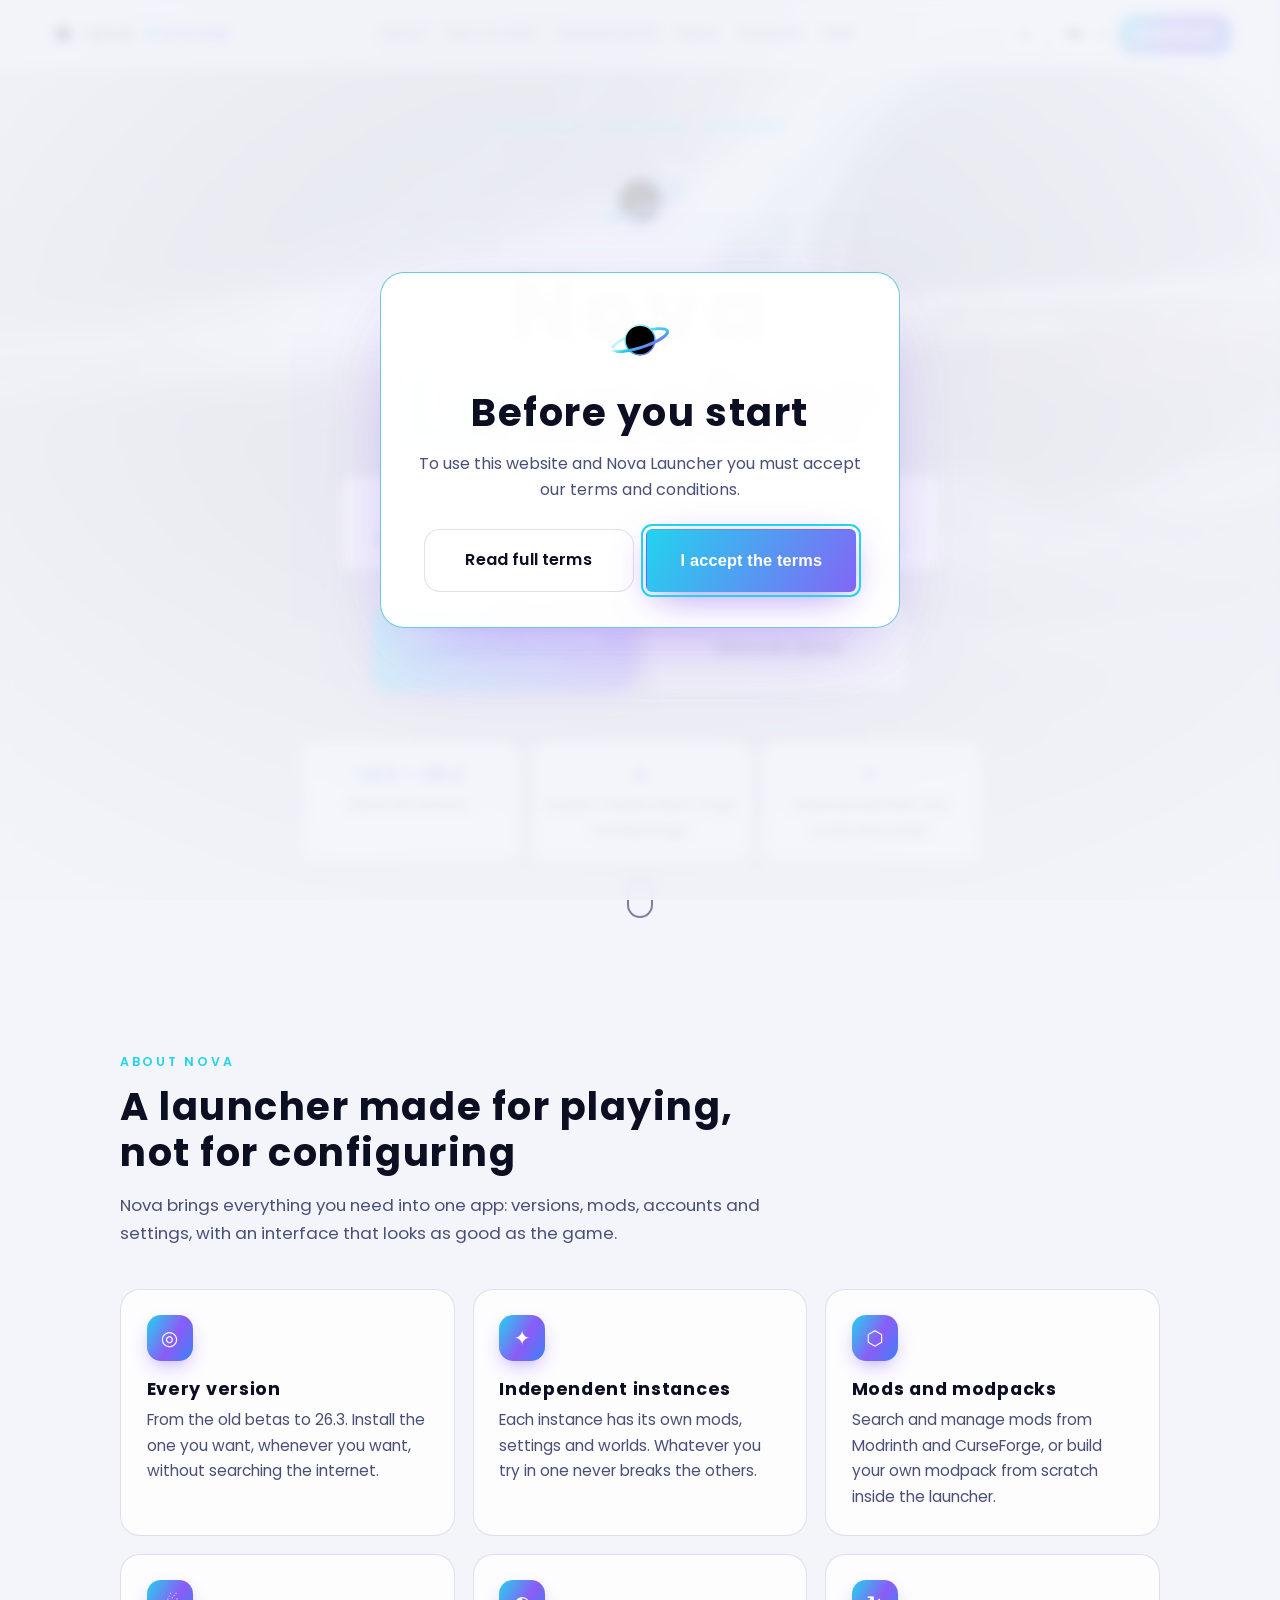
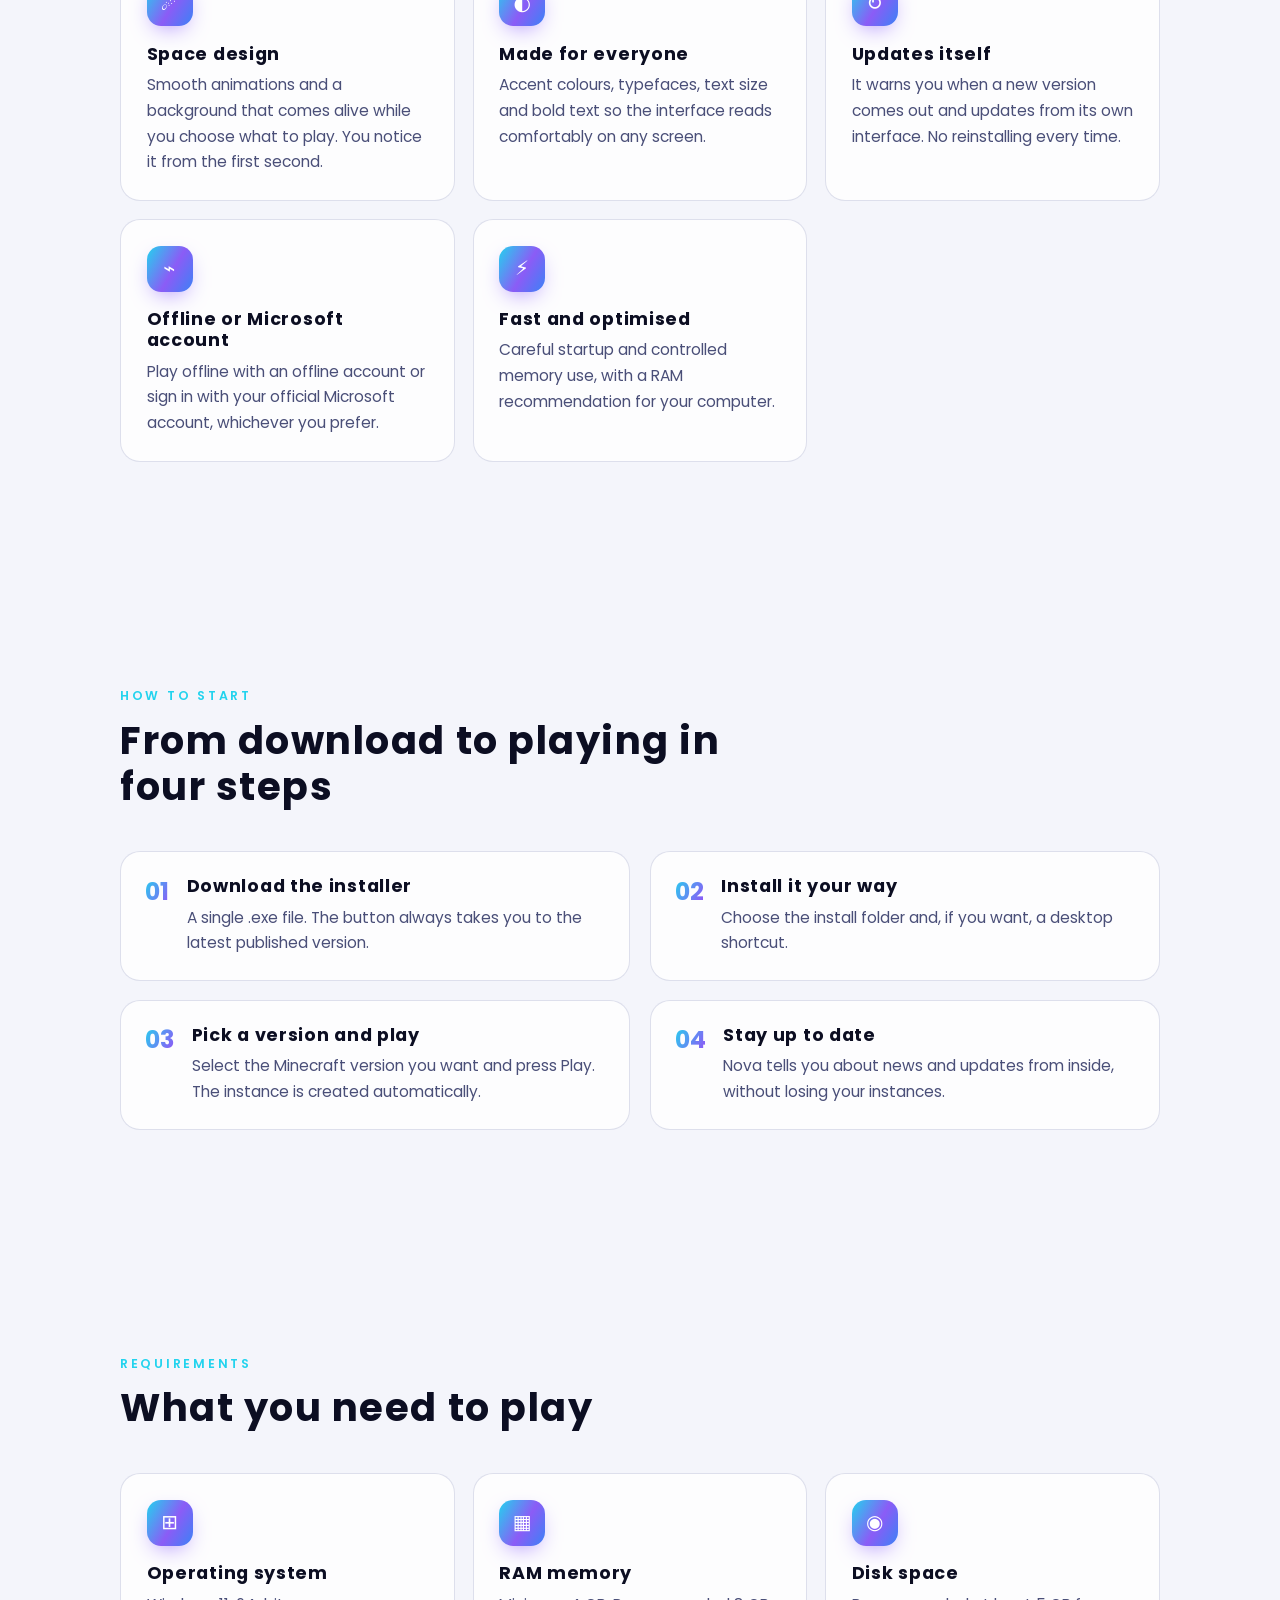
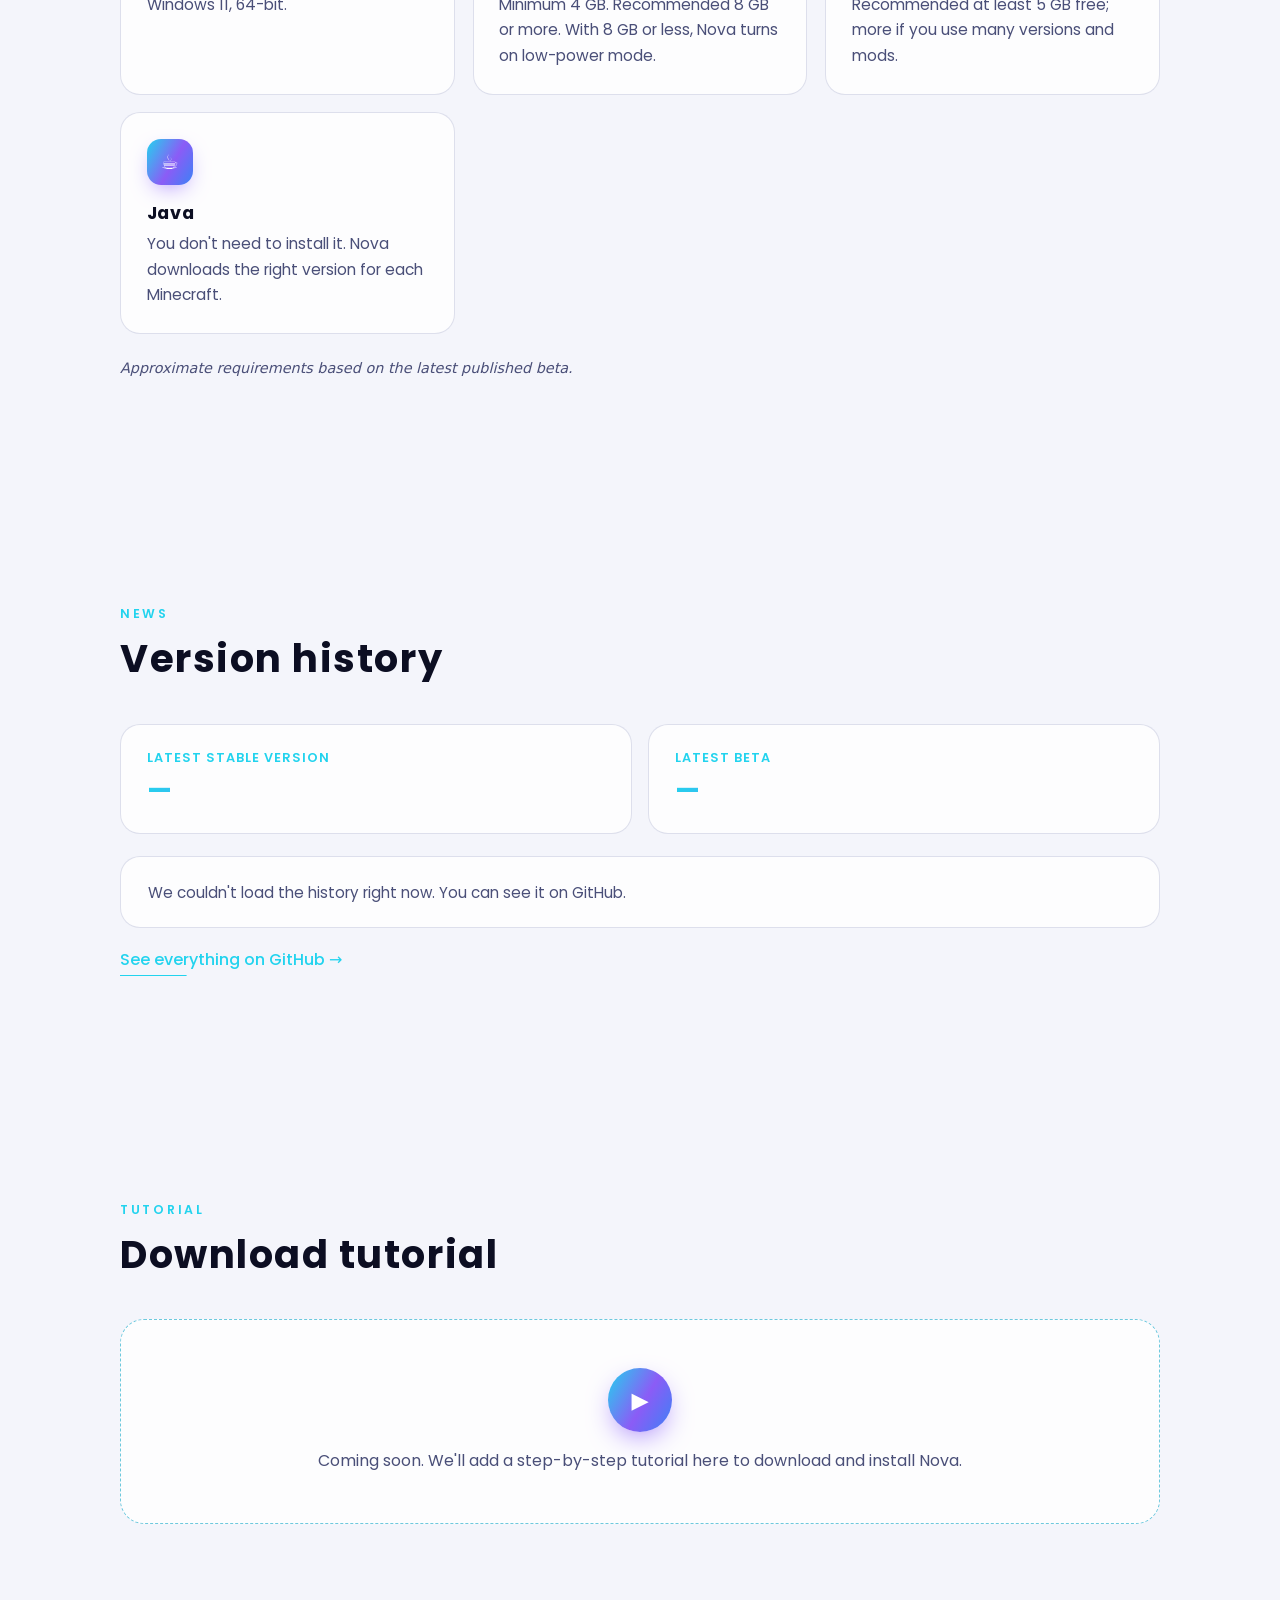
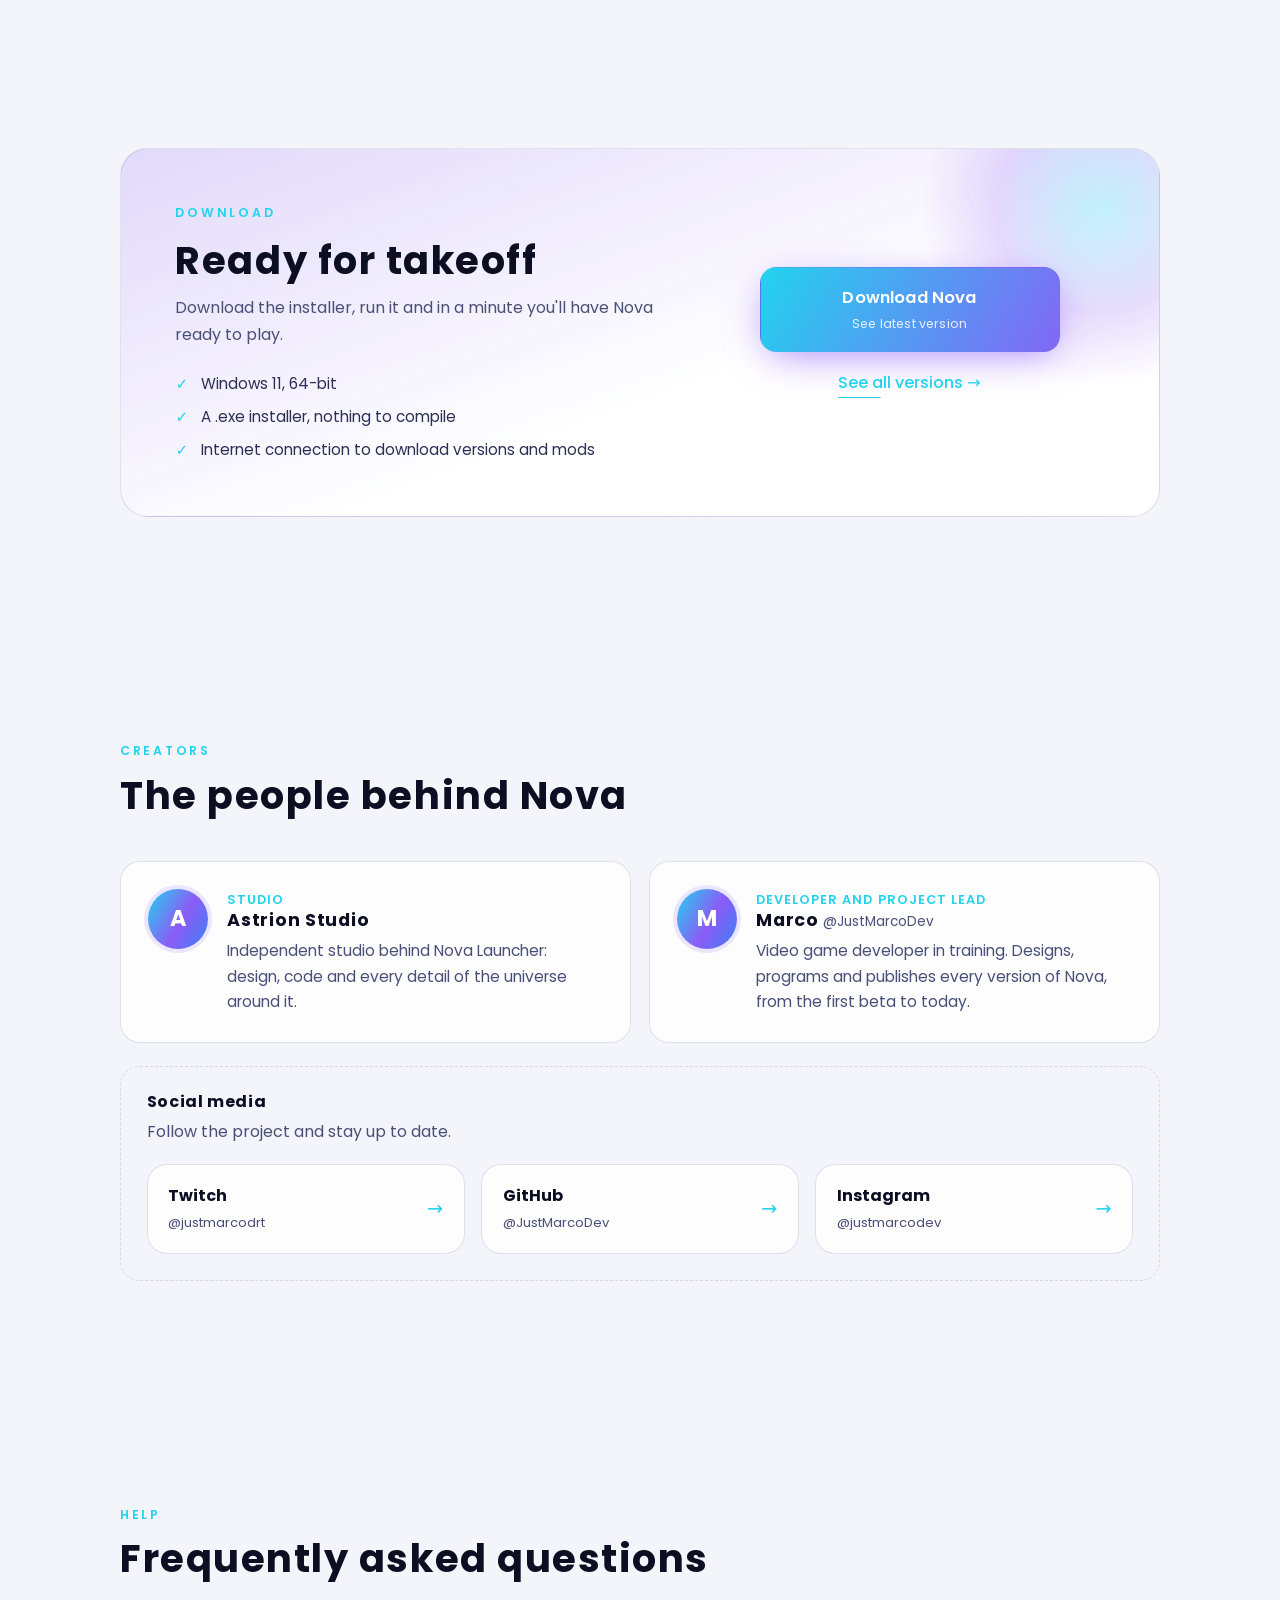
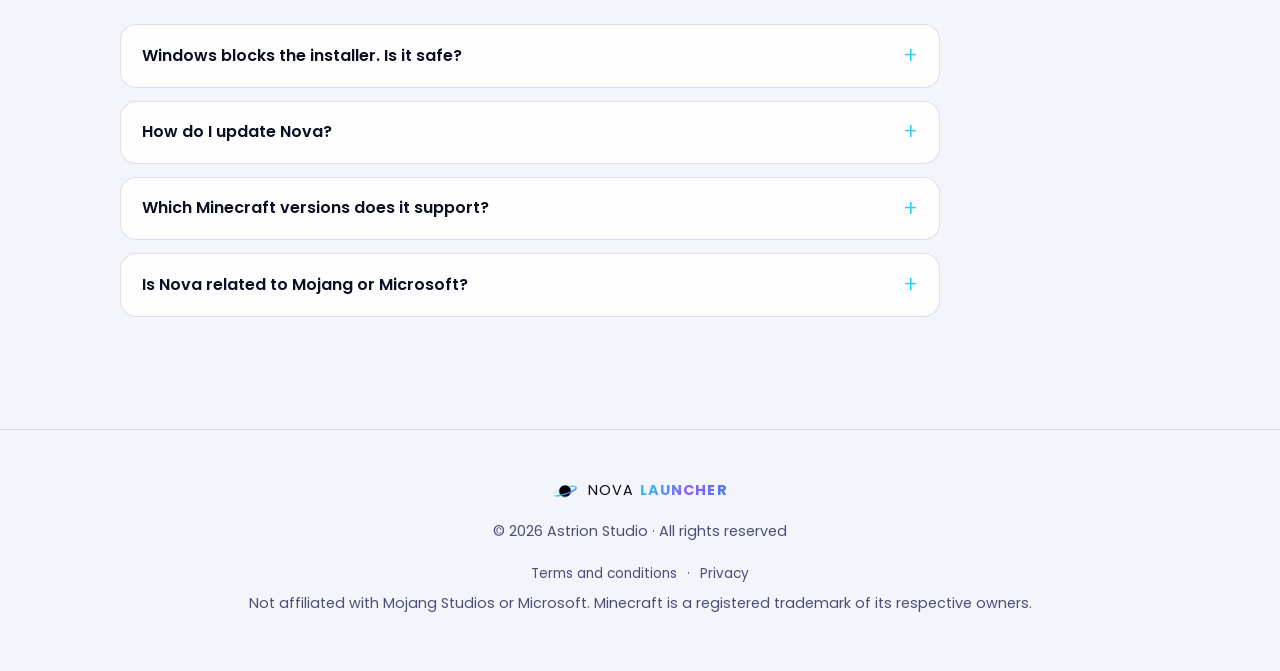
==== commit ae1f63df: "Añade redes, idiomas, modo claro, novedades, requisitos y 404" ====
--- a/index.html
+++ b/index.html
@@ -13,7 +13,7 @@
   <link href="https://fonts.googleapis.com/css2?family=Poppins:wght@400;600;700;800&display=swap" rel="stylesheet" />
   <link rel="stylesheet" href="styles.css" />
 </head>
-<body>
+<body data-tos="true">
 
   <!-- Logo de Nova, reutilizable con <use href="#logo"> -->
   <svg class="svg-defs" aria-hidden="true" focusable="false">
@@ -47,17 +47,32 @@
   <div class="scroll-rail" aria-hidden="true"><span></span></div>
 
   <header class="topbar" id="topbar">
-    <a href="#inicio" class="brand" aria-label="Nova Launcher, ir al inicio">
+    <a href="#inicio" class="brand" aria-label="Nova Launcher">
       <svg class="brand-logo" aria-hidden="true"><use href="#logo" /></svg>
       <span>NOVA <b>LAUNCHER</b></span>
     </a>
+
     <nav class="nav" aria-label="Principal">
-      <a href="#acerca">Acerca</a>
-      <a href="#como">Cómo empezar</a>
-      <a href="#creadores">Creadores</a>
-      <a href="#ayuda">Ayuda</a>
+      <a href="#acerca" data-i18n="nav_about">Acerca</a>
+      <a href="#como" data-i18n="nav_how">Cómo empezar</a>
+      <a href="#requisitos" data-i18n="nav_req">Requisitos</a>
+      <a href="#novedades" data-i18n="nav_news">Novedades</a>
+      <a href="#creadores" data-i18n="nav_creators">Creadores</a>
+      <a href="#ayuda" data-i18n="nav_help">Ayuda</a>
     </nav>
-    <a class="btn btn-mini" href="#descargar">Descargar</a>
+
+    <div class="controls">
+      <button class="icon-btn" id="theme-toggle" type="button" data-i18n-aria="theme_toggle" aria-label="Cambiar tema">
+        <span aria-hidden="true">☾</span>
+      </button>
+      <select class="lang-select" id="lang-select" aria-label="Idioma">
+        <option value="es">ES</option>
+        <option value="en">EN</option>
+        <option value="fr">FR</option>
+        <option value="it">IT</option>
+      </select>
+      <a class="btn btn-mini" href="#descargar" data-i18n="btn_download_short">Descargar</a>
+    </div>
   </header>
 
   <main id="inicio">
@@ -65,30 +80,29 @@
     <!-- Portada -->
     <section class="hero">
       <div class="hero-content">
-        <p class="eyebrow fade-up" style="--d: 0ms">Launcher de Minecraft · Windows</p>
+        <p class="eyebrow fade-up" style="--d: 0ms" data-i18n="hero_eyebrow">Launcher de Minecraft · Windows</p>
 
         <h1 class="hero-title fade-up" style="--d: 120ms">
           <svg class="hero-logo" aria-hidden="true"><use href="#logo" /></svg>
           Nova <span class="grad">Launcher</span>
         </h1>
 
-        <p class="lead fade-up" style="--d: 240ms">
-          Juega Minecraft en cualquier versión, desde las betas antiguas hasta la última,
-          con una interfaz espacial, fluida y pensada para ti. Vanilla, Fabric, Forge y NeoForge en un solo lugar.
+        <p class="lead fade-up" style="--d: 240ms" data-i18n="hero_lead">
+          Juega Minecraft en cualquier versión, desde las betas antiguas hasta la última, con una interfaz espacial, fluida y pensada para ti.
         </p>
 
         <div class="cta-row fade-up" style="--d: 360ms">
           <a id="download-btn" class="btn btn-primary" href="https://github.com/JustMarcoDev/nova-launcher/releases/latest">
-            <span class="btn-label">Descargar para Windows</span>
-            <small id="version-label">Buscando la última versión…</small>
+            <span class="btn-label" data-i18n="btn_download_win">Descargar para Windows</span>
+            <small id="version-label" data-i18n="version_loading">Buscando la última versión…</small>
           </a>
-          <a class="btn btn-ghost" href="#acerca">Descubrir Nova</a>
+          <a class="btn btn-ghost" href="#acerca" data-i18n="btn_discover">Descubrir Nova</a>
         </div>
 
         <ul class="stats fade-up" style="--d: 480ms">
-          <li><strong>1.8.9 → 26.3</strong><span>versiones de Minecraft</span></li>
-          <li><strong>4</strong><span>cargadores: Vanilla, Fabric, Forge y NeoForge</span></li>
-          <li><strong>∞</strong><span>instancias con sus propios mods y mundos</span></li>
+          <li><strong>1.8.9 → 26.3</strong><span data-i18n="stat_versions">versiones de Minecraft</span></li>
+          <li><strong>4</strong><span data-i18n="stat_loaders">cargadores: Vanilla, Fabric, Forge y NeoForge</span></li>
+          <li><strong>∞</strong><span data-i18n="stat_instances">instancias con sus propios mods y mundos</span></li>
         </ul>
       </div>
 
@@ -100,54 +114,53 @@
     <!-- Acerca de Nova -->
     <section id="acerca" class="section">
       <header class="section-head reveal">
-        <p class="eyebrow">Acerca de Nova</p>
-        <h2>Un launcher pensado para jugar, no para configurar</h2>
-        <p class="section-intro">
-          Nova reúne todo lo que necesitas en una sola app: versiones, mods, cuentas y ajustes,
-          con una interfaz que se ve tan bien como el propio juego.
+        <p class="eyebrow" data-i18n="about_eyebrow">Acerca de Nova</p>
+        <h2 data-i18n="about_title">Un launcher pensado para jugar, no para configurar</h2>
+        <p class="section-intro" data-i18n="about_intro">
+          Nova reúne todo lo que necesitas en una sola app: versiones, mods, cuentas y ajustes, con una interfaz que se ve tan bien como el propio juego.
         </p>
       </header>
 
       <div class="grid">
         <article class="card reveal" style="--d: 0ms">
           <div class="icon">◎</div>
-          <h3>Todas las versiones</h3>
-          <p>Desde las betas antiguas hasta la 26.3. Instala la que quieras, cuando quieras, sin buscar nada por internet.</p>
+          <h3 data-i18n="c1_t">Todas las versiones</h3>
+          <p data-i18n="c1_d">Desde las betas antiguas hasta la 26.3. Instala la que quieras, cuando quieras, sin buscar nada por internet.</p>
         </article>
         <article class="card reveal" style="--d: 80ms">
           <div class="icon">✦</div>
-          <h3>Instancias independientes</h3>
-          <p>Cada instancia tiene sus propios mods, ajustes y mundos. Lo que pruebes en una nunca rompe las demás.</p>
+          <h3 data-i18n="c2_t">Instancias independientes</h3>
+          <p data-i18n="c2_d">Cada instancia tiene sus propios mods, ajustes y mundos. Lo que pruebes en una nunca rompe las demás.</p>
         </article>
         <article class="card reveal" style="--d: 160ms">
           <div class="icon">⬡</div>
-          <h3>Mods y modpacks</h3>
-          <p>Busca y gestiona mods de Modrinth y CurseForge, o crea tu propio modpack desde cero dentro del launcher.</p>
+          <h3 data-i18n="c3_t">Mods y modpacks</h3>
+          <p data-i18n="c3_d">Busca y gestiona mods de Modrinth y CurseForge, o crea tu propio modpack desde cero dentro del launcher.</p>
         </article>
         <article class="card reveal" style="--d: 0ms">
           <div class="icon">☄</div>
-          <h3>Diseño espacial</h3>
-          <p>Animaciones fluidas y un fondo que cobra vida mientras eliges qué jugar. Se nota desde el primer segundo.</p>
+          <h3 data-i18n="c4_t">Diseño espacial</h3>
+          <p data-i18n="c4_d">Animaciones fluidas y un fondo que cobra vida mientras eliges qué jugar. Se nota desde el primer segundo.</p>
         </article>
         <article class="card reveal" style="--d: 80ms">
           <div class="icon">◐</div>
-          <h3>Pensado para todos</h3>
-          <p>Colores de acento, tipografías, tamaño de texto y negrita para que la interfaz se lea cómoda en cualquier pantalla.</p>
+          <h3 data-i18n="c5_t">Pensado para todos</h3>
+          <p data-i18n="c5_d">Colores de acento, tipografías, tamaño de texto y negrita para que la interfaz se lea cómoda en cualquier pantalla.</p>
         </article>
         <article class="card reveal" style="--d: 160ms">
           <div class="icon">↻</div>
-          <h3>Se actualiza solo</h3>
-          <p>Avisa cuando sale una versión nueva y se actualiza desde su propia interfaz. Nada de reinstalar cada vez.</p>
+          <h3 data-i18n="c6_t">Se actualiza solo</h3>
+          <p data-i18n="c6_d">Avisa cuando sale una versión nueva y se actualiza desde su propia interfaz. Nada de reinstalar cada vez.</p>
         </article>
         <article class="card reveal" style="--d: 0ms">
           <div class="icon">⌁</div>
-          <h3>Cuenta offline o Microsoft</h3>
-          <p>Juega sin conexión con una cuenta offline o entra con tu cuenta oficial de Microsoft, la que prefieras.</p>
+          <h3 data-i18n="c7_t">Cuenta offline o Microsoft</h3>
+          <p data-i18n="c7_d">Juega sin conexión con una cuenta offline o entra con tu cuenta oficial de Microsoft, la que prefieras.</p>
         </article>
         <article class="card reveal" style="--d: 80ms">
           <div class="icon">⚡</div>
-          <h3>Rápido y optimizado</h3>
-          <p>Arranque cuidado y uso de memoria controlado, con una recomendación de RAM según tu equipo.</p>
+          <h3 data-i18n="c8_t">Rápido y optimizado</h3>
+          <p data-i18n="c8_d">Arranque cuidado y uso de memoria controlado, con una recomendación de RAM según tu equipo.</p>
         </article>
       </div>
     </section>
@@ -155,40 +168,115 @@
     <!-- Cómo empezar -->
     <section id="como" class="section">
       <header class="section-head reveal">
-        <p class="eyebrow">Cómo empezar</p>
-        <h2>De la descarga a la partida en cuatro pasos</h2>
+        <p class="eyebrow" data-i18n="how_eyebrow">Cómo empezar</p>
+        <h2 data-i18n="how_title">De la descarga a la partida en cuatro pasos</h2>
       </header>
 
       <ol class="timeline">
         <li class="reveal" style="--d: 0ms">
           <span class="step-num">01</span>
           <div>
-            <h3>Descarga el instalador</h3>
-            <p>Un único archivo .exe. El botón te llevará siempre a la última versión publicada.</p>
+            <h3 data-i18n="s1_t">Descarga el instalador</h3>
+            <p data-i18n="s1_d">Un único archivo .exe. El botón te llevará siempre a la última versión publicada.</p>
           </div>
         </li>
         <li class="reveal" style="--d: 100ms">
           <span class="step-num">02</span>
           <div>
-            <h3>Instálalo a tu gusto</h3>
-            <p>Elige la carpeta de instalación y, si quieres, un acceso directo en el escritorio.</p>
+            <h3 data-i18n="s2_t">Instálalo a tu gusto</h3>
+            <p data-i18n="s2_d">Elige la carpeta de instalación y, si quieres, un acceso directo en el escritorio.</p>
           </div>
         </li>
         <li class="reveal" style="--d: 200ms">
           <span class="step-num">03</span>
           <div>
-            <h3>Elige una versión y juega</h3>
-            <p>Selecciona la versión de Minecraft que quieras y pulsa Jugar. La instancia se crea sola.</p>
+            <h3 data-i18n="s3_t">Elige una versión y juega</h3>
+            <p data-i18n="s3_d">Selecciona la versión de Minecraft que quieras y pulsa Jugar. La instancia se crea sola.</p>
           </div>
         </li>
         <li class="reveal" style="--d: 300ms">
           <span class="step-num">04</span>
           <div>
-            <h3>Mantente al día</h3>
-            <p>Nova te avisa de las novedades y se actualiza desde dentro, sin perder tus instancias.</p>
+            <h3 data-i18n="s4_t">Mantente al día</h3>
+            <p data-i18n="s4_d">Nova te avisa de las novedades y se actualiza desde dentro, sin perder tus instancias.</p>
           </div>
         </li>
       </ol>
+    </section>
+
+    <!-- Requisitos -->
+    <section id="requisitos" class="section">
+      <header class="section-head reveal">
+        <p class="eyebrow" data-i18n="req_eyebrow">Requisitos</p>
+        <h2 data-i18n="req_title">Qué necesitas para jugar</h2>
+      </header>
+
+      <div class="grid">
+        <article class="card reveal" style="--d: 0ms">
+          <div class="icon">⊞</div>
+          <h3 data-i18n="req_os_t">Sistema operativo</h3>
+          <p data-i18n="req_os_d">Windows 11 de 64 bits.</p>
+        </article>
+        <article class="card reveal" style="--d: 80ms">
+          <div class="icon">▦</div>
+          <h3 data-i18n="req_ram_t">Memoria RAM</h3>
+          <p data-i18n="req_ram_d">Mínimo 4 GB. Recomendado 8 GB o más. Con 8 GB o menos, Nova activa solo el modo de bajo consumo.</p>
+        </article>
+        <article class="card reveal" style="--d: 160ms">
+          <div class="icon">◉</div>
+          <h3 data-i18n="req_disk_t">Espacio en disco</h3>
+          <p data-i18n="req_disk_d">Recomendado 5 GB libres como mínimo; más si usas muchas versiones y mods.</p>
+        </article>
+        <article class="card reveal" style="--d: 240ms">
+          <div class="icon">☕</div>
+          <h3 data-i18n="req_java_t">Java</h3>
+          <p data-i18n="req_java_d">No hace falta instalarlo. Nova descarga la versión adecuada para cada Minecraft.</p>
+        </article>
+      </div>
+
+      <p class="note reveal" data-i18n="req_note">Requisitos orientativos según la última beta publicada.</p>
+    </section>
+
+    <!-- Novedades y changelog -->
+    <section id="novedades" class="section">
+      <header class="section-head reveal">
+        <p class="eyebrow" data-i18n="news_eyebrow">Novedades</p>
+        <h2 data-i18n="news_title">Historial de versiones</h2>
+      </header>
+
+      <div class="status-grid">
+        <article class="status-card reveal" style="--d: 0ms">
+          <p class="role" data-i18n="news_stable">Última versión estable</p>
+          <p class="status-tag" id="status-stable-tag">—</p>
+          <p class="status-date" id="status-stable-date"></p>
+        </article>
+        <article class="status-card reveal" style="--d: 100ms">
+          <p class="role" data-i18n="news_beta">Última beta</p>
+          <p class="status-tag" id="status-beta-tag">—</p>
+          <p class="status-date" id="status-beta-date"></p>
+        </article>
+      </div>
+
+      <div class="changelog reveal" id="news-body">
+        <p data-i18n="news_loading">Cargando novedades…</p>
+      </div>
+
+      <p class="more-link reveal">
+        <a class="text-link" href="https://github.com/JustMarcoDev/nova-launcher/releases" target="_blank" rel="noopener" data-i18n="news_more">Ver todo en GitHub →</a>
+      </p>
+    </section>
+
+    <!-- Tutorial (pendiente) -->
+    <section id="tutorial" class="section">
+      <header class="section-head reveal">
+        <p class="eyebrow" data-i18n="tut_eyebrow">Tutorial</p>
+        <h2 data-i18n="tut_title">Tutorial de descarga</h2>
+      </header>
+
+      <div class="tutorial-box reveal">
+        <div class="play-icon" aria-hidden="true">▶</div>
+        <p data-i18n="tut_soon">Próximamente. Aquí añadiremos un tutorial paso a paso para descargar e instalar Nova.</p>
+      </div>
     </section>
 
     <!-- Descarga -->
@@ -197,73 +285,85 @@
         <div class="download-orb" aria-hidden="true"></div>
 
         <div class="download-text">
-          <p class="eyebrow">Descarga</p>
-          <h2>Listo para despegar</h2>
-          <p>Descarga el instalador, ejecútalo y en un minuto tendrás Nova lista para jugar.</p>
+          <p class="eyebrow" data-i18n="dl_eyebrow">Descarga</p>
+          <h2 data-i18n="dl_title">Listo para despegar</h2>
+          <p data-i18n="dl_desc">Descarga el instalador, ejecútalo y en un minuto tendrás Nova lista para jugar.</p>
           <ul class="checks">
-            <li>Windows 11 de 64 bits</li>
-            <li>Instalador .exe, sin compilar nada</li>
-            <li>Conexión a internet para descargar versiones y mods</li>
+            <li data-i18n="dl_check1">Windows 11 de 64 bits</li>
+            <li data-i18n="dl_check2">Instalador .exe, sin compilar nada</li>
+            <li data-i18n="dl_check3">Conexión a internet para descargar versiones y mods</li>
           </ul>
         </div>
 
         <div class="download-action">
           <a class="btn btn-primary" href="https://github.com/JustMarcoDev/nova-launcher/releases/latest" data-download>
-            <span class="btn-label">Descargar Nova</span>
-            <small data-version>Buscando versión…</small>
+            <span class="btn-label" data-i18n="dl_btn">Descargar Nova</span>
+            <small data-version data-i18n="version_loading">Buscando versión…</small>
           </a>
-          <a class="text-link" href="https://github.com/JustMarcoDev/nova-launcher/releases" target="_blank" rel="noopener">
-            Ver todas las versiones →
-          </a>
+          <a class="text-link" href="https://github.com/JustMarcoDev/nova-launcher/releases" target="_blank" rel="noopener" data-i18n="dl_all">Ver todas las versiones →</a>
         </div>
       </div>
     </section>
 
-    <!-- Creadores -->
+    <!-- Creadores y redes -->
     <section id="creadores" class="section">
       <header class="section-head reveal">
-        <p class="eyebrow">Creadores</p>
-        <h2>Las personas detrás de Nova</h2>
+        <p class="eyebrow" data-i18n="cr_eyebrow">Creadores</p>
+        <h2 data-i18n="cr_title">Las personas detrás de Nova</h2>
       </header>
 
       <div class="creators">
         <article class="creator reveal" style="--d: 0ms">
           <div class="avatar">A</div>
           <div>
-            <p class="role">Estudio</p>
+            <p class="role" data-i18n="cr_astrion_role">Estudio</p>
             <h3>Astrion Studio</h3>
-            <p>Estudio independiente que da vida a Nova Launcher: diseño, código y cada detalle del universo que lo rodea.</p>
+            <p data-i18n="cr_astrion_d">Estudio independiente que da vida a Nova Launcher: diseño, código y cada detalle del universo que lo rodea.</p>
           </div>
         </article>
 
         <article class="creator reveal" style="--d: 120ms">
           <div class="avatar">M</div>
           <div>
-            <p class="role">Programador y líder del proyecto</p>
+            <p class="role" data-i18n="cr_marco_role">Programador y líder del proyecto</p>
             <h3>Marco <span class="handle">@JustMarcoDev</span></h3>
-            <p>Programador de videojuegos en formación. Diseña, programa y publica cada versión de Nova, de la primera beta a la actual.</p>
-            <a class="text-link" href="https://github.com/JustMarcoDev" target="_blank" rel="noopener">Ver GitHub →</a>
+            <p data-i18n="cr_marco_d">Programador de videojuegos en formación. Diseña, programa y publica cada versión de Nova, de la primera beta a la actual.</p>
           </div>
         </article>
       </div>
 
       <div class="social reveal">
-        <h3>Redes sociales</h3>
-        <p>Muy pronto encontrarás aquí los canales oficiales de Astrion Studio.</p>
+        <h3 data-i18n="soc_title">Redes sociales</h3>
+        <p data-i18n="soc_desc">Sigue el proyecto y entérate de las novedades.</p>
+
+        <div class="social-grid">
+          <a class="social-link" href="https://www.twitch.tv/justmarcodrt" target="_blank" rel="noopener">
+            <span><strong>Twitch</strong><small>@justmarcodrt</small></span>
+            <span aria-hidden="true">→</span>
+          </a>
+          <a class="social-link" href="https://github.com/JustMarcoDev" target="_blank" rel="noopener">
+            <span><strong>GitHub</strong><small>@JustMarcoDev</small></span>
+            <span aria-hidden="true">→</span>
+          </a>
+          <a class="social-link" href="https://www.instagram.com/justmarcodev/" target="_blank" rel="noopener">
+            <span><strong>Instagram</strong><small>@justmarcodev</small></span>
+            <span aria-hidden="true">→</span>
+          </a>
+        </div>
       </div>
     </section>
 
     <!-- Preguntas frecuentes -->
     <section id="ayuda" class="section">
       <header class="section-head reveal">
-        <p class="eyebrow">Ayuda</p>
-        <h2>Preguntas frecuentes</h2>
+        <p class="eyebrow" data-i18n="help_eyebrow">Ayuda</p>
+        <h2 data-i18n="help_title">Preguntas frecuentes</h2>
       </header>
 
       <div class="faq">
         <details class="reveal">
-          <summary>Windows bloquea el instalador. ¿Es seguro?</summary>
-          <div class="faq-body">
+          <summary data-i18n="q1">Windows bloquea el instalador. ¿Es seguro?</summary>
+          <div class="faq-body" data-i18n-html="a1">
             <p>Es normal en apps nuevas que aún no tienen firma digital de pago. Para continuar:</p>
             <ol>
               <li>En la ventana de SmartScreen, pulsa <strong>Más información</strong>.</li>
@@ -275,24 +375,18 @@
         </details>
 
         <details class="reveal">
-          <summary>¿Cómo actualizo Nova?</summary>
-          <div class="faq-body">
-            <p>Nova busca actualizaciones al abrirse y cada hora. Cuando aparezca el aviso, ciérralo del todo y vuelve a abrirlo: la actualización se instala sola. No hace falta reinstalar nada.</p>
-          </div>
+          <summary data-i18n="q2">¿Cómo actualizo Nova?</summary>
+          <div class="faq-body"><p data-i18n="a2">Nova busca actualizaciones al abrirse y cada hora. Cuando aparezca el aviso, ciérralo del todo y vuelve a abrirlo: la actualización se instala sola. No hace falta reinstalar nada.</p></div>
         </details>
 
         <details class="reveal">
-          <summary>¿Qué versiones de Minecraft soporta?</summary>
-          <div class="faq-body">
-            <p>Todas, desde las betas antiguas hasta la 26.3. Puedes instalar la que quieras y tener varias a la vez, cada una en su instancia.</p>
-          </div>
+          <summary data-i18n="q3">¿Qué versiones de Minecraft soporta?</summary>
+          <div class="faq-body"><p data-i18n="a3">Todas, desde las betas antiguas hasta la 26.3. Puedes instalar la que quieras y tener varias a la vez, cada una en su instancia.</p></div>
         </details>
 
         <details class="reveal">
-          <summary>¿Nova tiene relación con Mojang o Microsoft?</summary>
-          <div class="faq-body">
-            <p>No. Nova Launcher es un proyecto independiente de Astrion Studio. Minecraft es una marca registrada de Mojang Studios y Microsoft.</p>
-          </div>
+          <summary data-i18n="q4">¿Nova tiene relación con Mojang o Microsoft?</summary>
+          <div class="faq-body"><p data-i18n="a4">No. Nova Launcher es un proyecto independiente de Astrion Studio. Minecraft es una marca registrada de Mojang Studios y Microsoft.</p></div>
         </details>
       </div>
     </section>
@@ -303,14 +397,27 @@
       <svg class="brand-logo" aria-hidden="true"><use href="#logo" /></svg>
       <span>NOVA <b>LAUNCHER</b></span>
     </div>
-    <p>© 2026 Astrion Studio · Todos los derechos reservados</p>
+    <p data-i18n="foot_copy">© 2026 Astrion Studio · Todos los derechos reservados</p>
     <nav class="legal-links" aria-label="Legal">
-      <a href="terminos.html">Términos y condiciones</a>
+      <a href="terminos.html" data-i18n="foot_terms">Términos y condiciones</a>
       <span aria-hidden="true">·</span>
-      <a href="terminos.html#privacidad">Privacidad</a>
+      <a href="terminos.html#privacidad" data-i18n="foot_privacy">Privacidad</a>
     </nav>
-    <p class="muted">No está afiliado a Mojang Studios ni a Microsoft. Minecraft es marca registrada de sus respectivos dueños.</p>
+    <p class="muted" data-i18n="foot_aff">No está afiliado a Mojang Studios ni a Microsoft. Minecraft es marca registrada de sus respectivos dueños.</p>
   </footer>
+
+  <!-- Aviso de términos: aparece la primera vez que se entra -->
+  <div class="tos" id="tos" hidden role="dialog" aria-modal="true" aria-labelledby="tos-title">
+    <div class="tos-card">
+      <svg class="tos-logo" aria-hidden="true"><use href="#logo" /></svg>
+      <h2 id="tos-title" data-i18n="tos_title">Antes de empezar</h2>
+      <p data-i18n="tos_text">Para usar esta web y Nova Launcher debes aceptar nuestros términos y condiciones.</p>
+      <div class="tos-actions">
+        <a class="btn btn-ghost" href="terminos.html" target="_blank" rel="noopener" data-i18n="tos_read">Leer términos completos</a>
+        <button class="btn btn-primary" id="tos-accept" type="button" data-i18n="tos_accept">Acepto los términos</button>
+      </div>
+    </div>
+  </div>
 
   <script src="main.js" defer></script>
 </body>
--- a/styles.css
+++ b/styles.css
@@ -1,6 +1,7 @@
 /* Nova Launcher · hoja de estilos
-   Orden: variables, base, fondo, cabecera, botones, portada, secciones,
-   descarga, creadores, preguntas, pie, progreso, animaciones y adaptaciones. */
+   Orden: variables (oscuro y claro), base, fondo, cabecera, botones, portada,
+   secciones, requisitos, novedades, tutorial, descarga, creadores, preguntas,
+   pie, aviso de términos, progreso, animaciones y adaptaciones. */
 
 
 /* ---------- Variables ---------- */
@@ -9,11 +10,18 @@
   --bg: #05060d;
   --bg-2: #0b0c1a;
   --panel: rgba(16, 18, 38, 0.55);
-  --panel-strong: rgba(16, 18, 38, 0.85);
+  --panel-strong: rgba(16, 18, 38, 0.9);
+  --topbar: rgba(5, 6, 13, 0.55);
+  --topbar-scrolled: rgba(5, 6, 13, 0.88);
   --line: rgba(150, 160, 255, 0.14);
   --line-strong: rgba(34, 211, 238, 0.45);
   --text: #eef0ff;
+  --text-soft: #c4c9ea;
   --muted: #9ea4cc;
+  --lead-bg: rgba(5, 6, 13, 0.75);
+  --stat-bg: rgba(8, 9, 22, 0.7);
+  --ghost-bg: rgba(8, 9, 22, 0.6);
+  --scrim: rgba(5, 6, 13, 0.7);
 
   --cyan: #22d3ee;
   --violet: #8b5cf6;
@@ -23,6 +31,26 @@
   --ease-out: cubic-bezier(0.22, 1, 0.36, 1);
   --ease-spring: cubic-bezier(0.34, 1.56, 0.64, 1);
   --radius: 20px;
+}
+
+/* Modo claro: mismas variables con otros valores */
+:root[data-theme="light"] {
+  --bg: #f4f5fb;
+  --bg-2: #e9ebf5;
+  --panel: rgba(255, 255, 255, 0.78);
+  --panel-strong: rgba(255, 255, 255, 0.95);
+  --topbar: rgba(244, 245, 251, 0.7);
+  --topbar-scrolled: rgba(244, 245, 251, 0.92);
+  --line: rgba(60, 70, 140, 0.16);
+  --line-strong: rgba(14, 165, 199, 0.6);
+  --text: #0c0e22;
+  --text-soft: #2b2f55;
+  --muted: #4a4f78;
+  --lead-bg: rgba(255, 255, 255, 0.9);
+  --stat-bg: rgba(255, 255, 255, 0.85);
+  --ghost-bg: rgba(255, 255, 255, 0.7);
+  --scrim: rgba(244, 245, 251, 0.85);
+  color-scheme: light;
 }
 
 
@@ -50,6 +78,11 @@
   line-height: 1.65;
   overflow-x: hidden;
   -webkit-font-smoothing: antialiased;
+  transition: background 0.4s, color 0.4s;
+}
+
+body.no-scroll {
+  overflow: hidden;
 }
 
 h1,
@@ -71,33 +104,39 @@
 
 a:focus-visible,
 summary:focus-visible,
-button:focus-visible {
+button:focus-visible,
+select:focus-visible {
   outline: 2px solid var(--cyan);
   outline-offset: 3px;
   border-radius: 6px;
 }
 
-/* Texto con degradado (se usa en titulares y cifras) */
+/* Texto con degradado */
 .grad,
 .brand b,
 .footer-brand b,
 .stats strong,
-.step-num {
+.step-num,
+.status-tag {
   background: var(--grad);
   -webkit-background-clip: text;
   background-clip: text;
   color: transparent;
 }
 
-.muted { color: var(--muted); }
+.muted {
+  color: var(--muted);
+}
+
 .eyebrow {
+  margin-bottom: 0.9rem;
   color: var(--cyan);
   font-size: 0.78rem;
   font-weight: 600;
   text-transform: uppercase;
   letter-spacing: 0.22em;
-  margin-bottom: 0.9rem;
-}
+}
+
 .svg-defs {
   position: absolute;
   width: 0;
@@ -136,6 +175,11 @@
   background:
     radial-gradient(ellipse at center, transparent 40%, rgba(5, 6, 13, 0.9) 100%),
     linear-gradient(rgba(5, 6, 13, 0.2), rgba(5, 6, 13, 0.55));
+}
+:root[data-theme="light"] .bg-video::after {
+  background:
+    radial-gradient(ellipse at center, transparent 35%, rgba(244, 245, 251, 0.9) 100%),
+    linear-gradient(rgba(244, 245, 251, 0.55), rgba(244, 245, 251, 0.85));
 }
 
 
@@ -150,7 +194,7 @@
   justify-content: space-between;
   gap: 1rem;
   padding: 0.85rem clamp(16px, 4vw, 48px);
-  background: rgba(5, 6, 13, 0.55);
+  background: var(--topbar);
   backdrop-filter: blur(14px) saturate(140%);
   -webkit-backdrop-filter: blur(14px) saturate(140%);
   border-bottom: 1px solid transparent;
@@ -158,7 +202,7 @@
 }
 
 .topbar.scrolled {
-  background: rgba(5, 6, 13, 0.85);
+  background: var(--topbar-scrolled);
   border-bottom-color: var(--line);
   padding-top: 0.6rem;
   padding-bottom: 0.6rem;
@@ -187,12 +231,12 @@
 
 .nav {
   display: flex;
-  gap: 1.6rem;
+  gap: 1.3rem;
 }
 .nav a {
   position: relative;
   color: var(--muted);
-  font-size: 0.92rem;
+  font-size: 0.9rem;
   transition: color 0.25s;
 }
 .nav a::after {
@@ -215,6 +259,47 @@
 .nav a:hover::after {
   transform: scaleX(1);
   transform-origin: left;
+}
+
+.controls {
+  display: flex;
+  align-items: center;
+  gap: 0.5rem;
+}
+
+.icon-btn {
+  display: grid;
+  place-items: center;
+  width: 38px;
+  height: 38px;
+  border: 1px solid var(--line);
+  border-radius: 12px;
+  background: var(--panel);
+  color: var(--text);
+  font-size: 1rem;
+  cursor: pointer;
+  transition: transform 0.35s var(--ease-spring), border-color 0.3s;
+}
+.icon-btn:hover {
+  border-color: var(--line-strong);
+  transform: rotate(-12deg) scale(1.06);
+}
+
+.lang-select {
+  height: 38px;
+  padding: 0 0.6rem;
+  border: 1px solid var(--line);
+  border-radius: 12px;
+  background: var(--panel);
+  color: var(--text);
+  font: inherit;
+  font-size: 0.85rem;
+  font-weight: 600;
+  cursor: pointer;
+}
+.lang-select option {
+  background: var(--bg-2);
+  color: var(--text);
 }
 
 
@@ -311,7 +396,7 @@
 }
 
 .btn-ghost {
-  background: rgba(8, 9, 22, 0.6);
+  background: var(--ghost-bg);
   border-color: var(--line);
 }
 .btn-ghost:hover {
@@ -404,17 +489,17 @@
   animation: floatLogo 6s ease-in-out infinite;
 }
 
-/* Texto de presentación, sobre un panel oscuro para que se lea bien */
+/* Texto de presentación, sobre un panel para que se lea bien */
 .lead {
   max-width: 600px;
   margin: 1.4rem auto 2.2rem;
   padding: 1rem 1.4rem;
   border: 1px solid var(--line);
   border-radius: 16px;
-  background: rgba(5, 6, 13, 0.75);
-  color: #f2f4ff;
+  background: var(--lead-bg);
+  color: var(--text-soft);
   font-size: clamp(1rem, 2.2vw, 1.15rem);
-  text-shadow: 0 1px 10px rgba(0, 0, 0, 0.8);
+  text-shadow: 0 1px 10px rgba(0, 0, 0, 0.15);
 }
 
 .cta-row {
@@ -441,7 +526,7 @@
   overflow: hidden;
   padding: 1rem 0.8rem;
   border-radius: 16px;
-  background: rgba(8, 9, 22, 0.7);
+  background: var(--stat-bg);
   transition: transform 0.4s var(--ease-spring), box-shadow 0.4s;
   animation: statIn 0.7s var(--ease-out) both;
 }
@@ -597,6 +682,13 @@
   transform: rotate(-12deg) scale(1.1);
 }
 
+.note {
+  margin-top: 1.4rem;
+  color: var(--muted);
+  font-size: 0.9rem;
+  font-style: italic;
+}
+
 
 /* ---------- Cómo empezar (pasos) ---------- */
 
@@ -636,6 +728,113 @@
   font-size: 1.5rem;
   font-weight: 700;
   line-height: 1;
+}
+
+
+/* ---------- Novedades (estado y changelog) ---------- */
+
+.status-grid {
+  display: grid;
+  gap: 1rem;
+  grid-template-columns: repeat(auto-fit, minmax(240px, 1fr));
+  margin-bottom: 1.4rem;
+}
+
+.status-card {
+  padding: 1.4rem 1.6rem;
+  border: 1px solid var(--line);
+  border-radius: var(--radius);
+  background: var(--panel);
+  transition: border-color 0.4s, transform 0.4s var(--ease-out);
+}
+.status-card:hover {
+  border-color: var(--line-strong);
+  transform: translateY(-4px);
+}
+.status-card .role {
+  margin-bottom: 0.4rem;
+}
+
+.status-tag {
+  display: block;
+  font-family: "Poppins", sans-serif;
+  font-size: 1.7rem;
+  font-weight: 700;
+  line-height: 1.2;
+}
+
+.status-date {
+  margin-top: 0.2rem;
+  color: var(--muted);
+  font-size: 0.9rem;
+}
+
+.changelog {
+  padding: 1.4rem 1.7rem;
+  border: 1px solid var(--line);
+  border-radius: var(--radius);
+  background: var(--panel);
+  color: var(--muted);
+  font-size: 0.95rem;
+}
+.changelog > :first-child {
+  margin-top: 0;
+}
+.changelog h4 {
+  margin: 1.4rem 0 0.4rem;
+  color: var(--text);
+  font-family: "Poppins", sans-serif;
+  font-size: 1rem;
+}
+.changelog p {
+  margin: 0.5rem 0;
+}
+.changelog ul {
+  margin: 0.3rem 0 0;
+  padding-left: 1.2rem;
+}
+.changelog li {
+  margin-bottom: 0.3rem;
+}
+.changelog strong {
+  color: var(--text);
+}
+.changelog code {
+  padding: 0.05rem 0.35rem;
+  border-radius: 6px;
+  background: rgba(34, 211, 238, 0.12);
+  color: var(--cyan);
+  font-size: 0.88em;
+}
+
+.more-link {
+  margin-top: 1.2rem;
+}
+
+
+/* ---------- Tutorial (pendiente) ---------- */
+
+.tutorial-box {
+  padding: 3rem 1.6rem;
+  border: 1px dashed var(--line-strong);
+  border-radius: 24px;
+  background: var(--panel);
+  color: var(--muted);
+  text-align: center;
+}
+
+.play-icon {
+  display: grid;
+  place-items: center;
+  width: 64px;
+  height: 64px;
+  margin: 0 auto 1rem;
+  border-radius: 50%;
+  background: var(--grad);
+  color: #fff;
+  font-size: 1.4rem;
+  box-shadow: 0 10px 30px -10px var(--violet);
+  animation: floatLogo 6s ease-in-out infinite;
 }
 
 
@@ -650,7 +849,7 @@
   padding: clamp(2rem, 5vw, 3.4rem);
   border: 1px solid var(--line);
   border-radius: 28px;
-  background: linear-gradient(160deg, rgba(139, 92, 246, 0.18), rgba(8, 9, 22, 0.8) 60%);
+  background: linear-gradient(160deg, rgba(139, 92, 246, 0.18), var(--panel-strong) 60%);
   overflow: hidden;
   isolation: isolate;
 }
@@ -683,7 +882,7 @@
 .checks li {
   position: relative;
   padding-left: 1.6rem;
-  color: #c9cdea;
+  color: var(--text-soft);
   font-size: 0.95rem;
 }
 .checks li::before {
@@ -706,7 +905,7 @@
 }
 
 
-/* ---------- Creadores ---------- */
+/* ---------- Creadores y redes ---------- */
 
 .creators {
   display: grid;
@@ -769,7 +968,7 @@
 
 .social {
   margin-top: 1.4rem;
-  padding: 1.3rem 1.6rem;
+  padding: 1.6rem;
   border: 1px dashed var(--line);
   border-radius: var(--radius);
   color: var(--muted);
@@ -777,6 +976,49 @@
 .social h3 {
   color: var(--text);
   font-size: 1rem;
+}
+
+.social-grid {
+  display: grid;
+  gap: 1rem;
+  grid-template-columns: repeat(auto-fit, minmax(220px, 1fr));
+  margin-top: 1.2rem;
+}
+
+.social-link {
+  display: flex;
+  align-items: center;
+  justify-content: space-between;
+  padding: 1.1rem 1.3rem;
+  border: 1px solid var(--line);
+  border-radius: var(--radius);
+  background: var(--panel);
+  color: var(--text);
+  transition: transform 0.35s var(--ease-spring), border-color 0.3s, box-shadow 0.35s;
+}
+.social-link:hover {
+  color: var(--text);
+  text-decoration: none;
+  transform: translateY(-4px);
+  border-color: var(--line-strong);
+  box-shadow: 0 12px 30px -14px rgba(139, 92, 246, 0.7);
+}
+.social-link strong {
+  display: block;
+  font-family: "Poppins", sans-serif;
+  font-size: 1rem;
+}
+.social-link small {
+  color: var(--muted);
+  font-size: 0.82rem;
+}
+.social-link > span:last-child {
+  color: var(--cyan);
+  font-size: 1.2rem;
+  transition: transform 0.35s var(--ease-spring);
+}
+.social-link:hover > span:last-child {
+  transform: translateX(4px);
 }
 
 
@@ -914,7 +1156,7 @@
 }
 .legal-page p,
 .legal-page li {
-  color: #c4c9ea;
+  color: var(--text-soft);
   font-size: 0.98rem;
 }
 .legal-page p + p {
@@ -941,6 +1183,44 @@
 }
 .legal-page .back:hover {
   color: var(--cyan);
+}
+.legal-page .note-lang {
+  margin-top: 2rem;
+  color: var(--muted);
+  font-size: 0.88rem;
+  font-style: italic;
+}
+
+
+/* ---------- Página 404 ---------- */
+
+.error-page {
+  min-height: calc(100vh - 62px);
+  min-height: calc(100svh - 62px);
+  display: grid;
+  place-content: center;
+  justify-items: center;
+  gap: 1rem;
+  padding: 3rem 16px;
+  text-align: center;
+}
+.error-code {
+  font-family: "Poppins", sans-serif;
+  font-size: clamp(5rem, 22vw, 11rem);
+  font-weight: 900;
+  line-height: 1;
+  background: var(--grad);
+  -webkit-background-clip: text;
+  background-clip: text;
+  color: transparent;
+  animation: floatLogo 6s ease-in-out infinite;
+}
+.error-page p {
+  max-width: 460px;
+  color: var(--text-soft);
+}
+.error-page .btn {
+  margin-top: 0.6rem;
 }
 
 
@@ -967,11 +1247,62 @@
 /* Las tarjetas conservan su transición de hover */
 .js .card.reveal.in,
 .js .creator.reveal.in,
-.js .timeline li.reveal.in {
+.js .timeline li.reveal.in,
+.js .status-card.reveal.in {
   transition:
     opacity 0.8s var(--ease-out) var(--d, 0ms),
     transform 0.45s var(--ease-out),
     border-color 0.4s;
+}
+
+
+/* ---------- Aviso de términos (primera visita) ---------- */
+
+.tos {
+  position: fixed;
+  inset: 0;
+  z-index: 100;
+  display: grid;
+  place-items: center;
+  padding: 16px;
+  background: var(--scrim);
+  backdrop-filter: blur(6px);
+  -webkit-backdrop-filter: blur(6px);
+}
+.tos[hidden] {
+  display: none;
+}
+
+.tos-card {
+  width: 100%;
+  max-width: 520px;
+  padding: 2.2rem 2rem;
+  border: 1px solid var(--line-strong);
+  border-radius: 24px;
+  background: var(--panel-strong);
+  text-align: center;
+  box-shadow: 0 30px 80px -30px rgba(139, 92, 246, 0.6);
+  animation: statIn 0.5s var(--ease-out) both;
+}
+.tos-card p {
+  margin-top: 0.9rem;
+  color: var(--muted);
+}
+.tos-logo {
+  width: 64px;
+  height: 64px;
+  margin-bottom: 0.6rem;
+  animation: floatLogo 6s ease-in-out infinite;
+}
+.tos-actions {
+  display: flex;
+  flex-wrap: wrap;
+  justify-content: center;
+  gap: 0.8rem;
+  margin-top: 1.6rem;
+}
+.tos-actions .btn {
+  min-width: 210px;
 }
 
 
@@ -1008,45 +1339,101 @@
 }
 
 @keyframes fadeUp {
-  to { opacity: 1; transform: none; }
+  to {
+    opacity: 1;
+    transform: none;
+  }
 }
 @keyframes fadeIn {
-  from { opacity: 0; transform: translateY(-6px); }
-  to { opacity: 1; transform: none; }
+  from {
+    opacity: 0;
+    transform: translateY(-6px);
+  }
+  to {
+    opacity: 1;
+    transform: none;
+  }
 }
 @keyframes gradientShift {
-  0%, 100% { background-position: 0% 50%; }
-  50% { background-position: 100% 50%; }
+  0%,
+  100% {
+    background-position: 0% 50%;
+  }
+  50% {
+    background-position: 100% 50%;
+  }
 }
 @keyframes ringPulse {
-  0% { transform: scale(0.96); opacity: 0.8; }
-  100% { transform: scale(1.12); opacity: 0; }
+  0% {
+    transform: scale(0.96);
+    opacity: 0.8;
+  }
+  100% {
+    transform: scale(1.12);
+    opacity: 0;
+  }
 }
 @keyframes ripple {
-  to { transform: scale(4.5); opacity: 0; }
+  to {
+    transform: scale(4.5);
+    opacity: 0;
+  }
 }
 @keyframes floatLogo {
-  0%, 100% { transform: translateY(0) rotate(0deg); }
-  50% { transform: translateY(-8px) rotate(4deg); }
+  0%,
+  100% {
+    transform: translateY(0) rotate(0deg);
+  }
+  50% {
+    transform: translateY(-8px) rotate(4deg);
+  }
 }
 @keyframes borderSpin {
-  to { --angle: 360deg; }
+  to {
+    --angle: 360deg;
+  }
 }
 @keyframes statShine {
-  0%, 55% { left: -100%; }
-  100% { left: 140%; }
+  0%,
+  55% {
+    left: -100%;
+  }
+  100% {
+    left: 140%;
+  }
 }
 @keyframes statIn {
-  from { opacity: 0; transform: translateY(14px) scale(0.96); }
-  to { opacity: 1; transform: none; }
+  from {
+    opacity: 0;
+    transform: translateY(14px) scale(0.96);
+  }
+  to {
+    opacity: 1;
+    transform: none;
+  }
 }
 @keyframes scrollDot {
-  0% { transform: translateY(0); opacity: 1; }
-  100% { transform: translateY(16px); opacity: 0; }
+  0% {
+    transform: translateY(0);
+    opacity: 1;
+  }
+  100% {
+    transform: translateY(16px);
+    opacity: 0;
+  }
 }
 
 
 /* ---------- Adaptación a móvil ---------- */
+
+@media (max-width: 1100px) {
+  .nav {
+    gap: 0.9rem;
+  }
+  .nav a {
+    font-size: 0.85rem;
+  }
+}
 
 @media (max-width: 860px) {
   .nav {
@@ -1096,6 +1483,19 @@
   }
   .brand span {
     font-size: 0.8rem;
+  }
+  .controls {
+    gap: 0.35rem;
+  }
+  .icon-btn,
+  .lang-select {
+    height: 34px;
+  }
+  .icon-btn {
+    width: 34px;
+  }
+  .lang-select {
+    padding: 0 0.4rem;
   }
 }
 
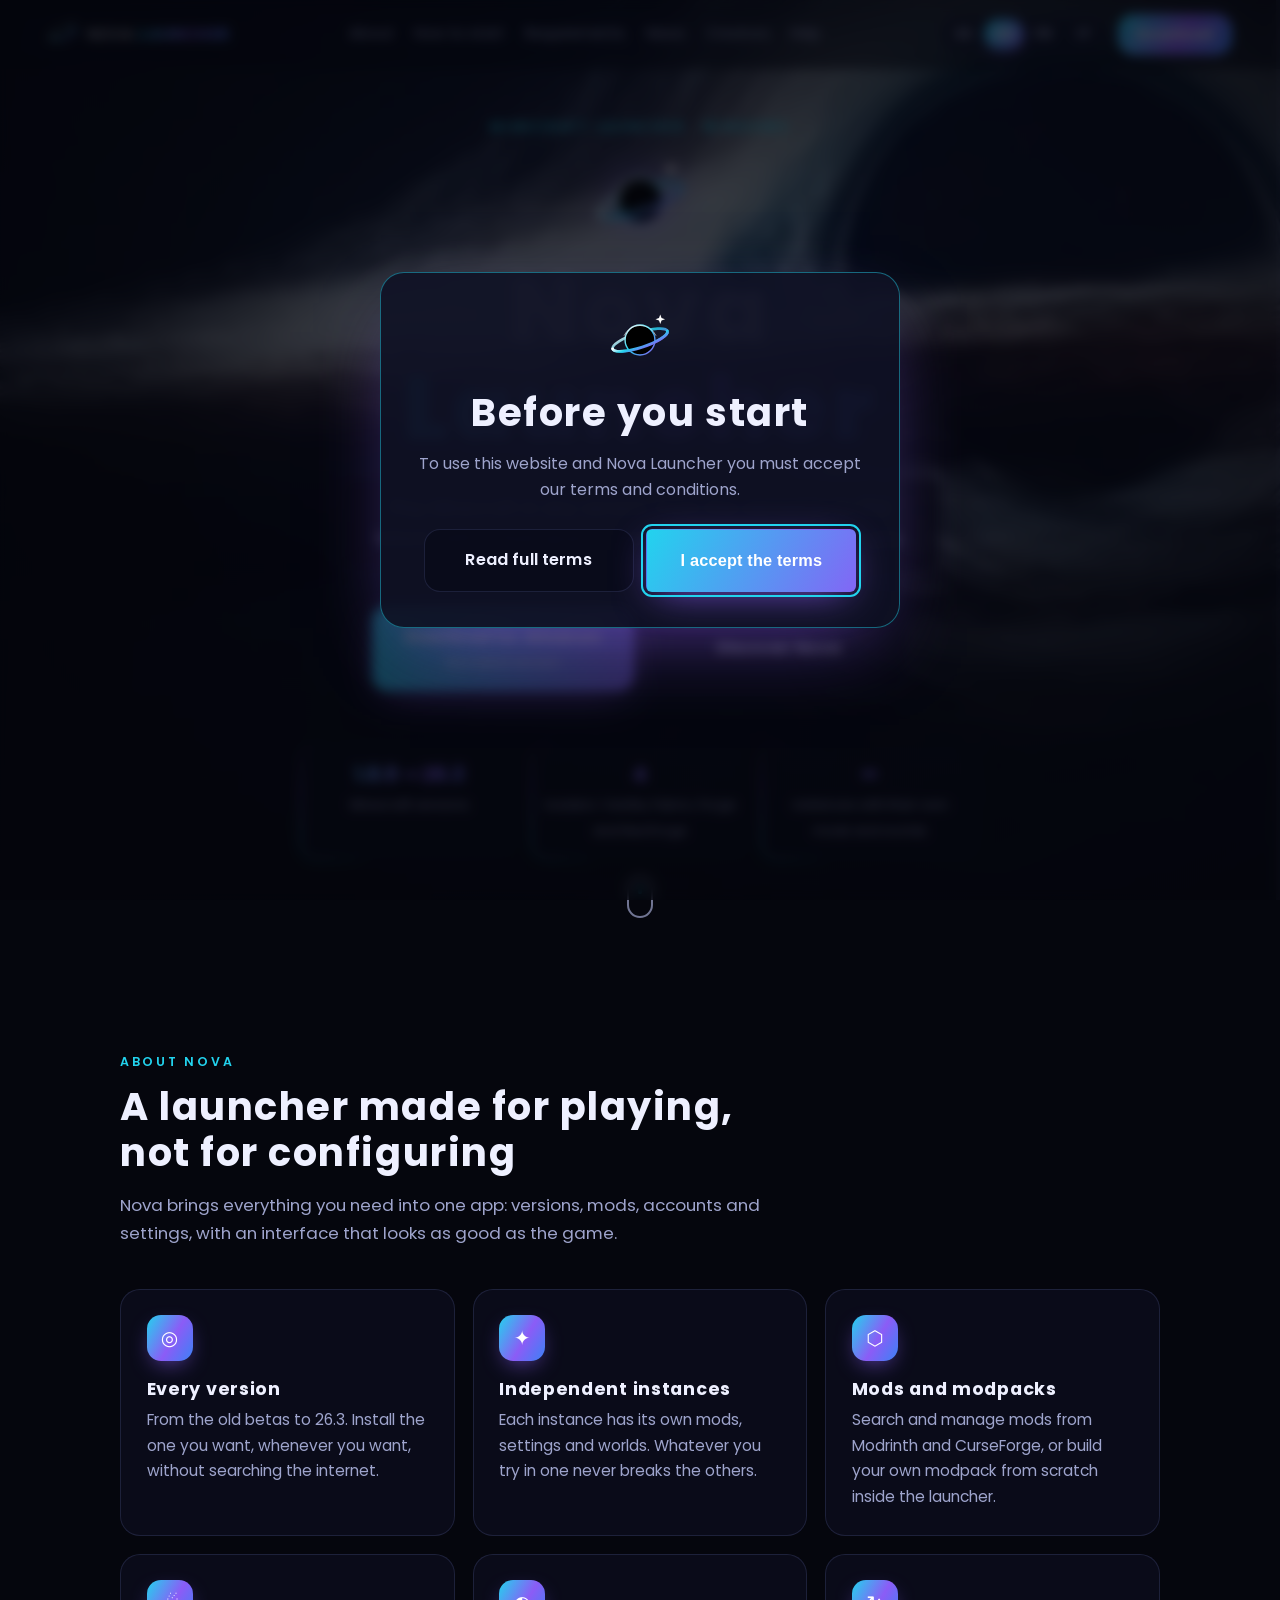
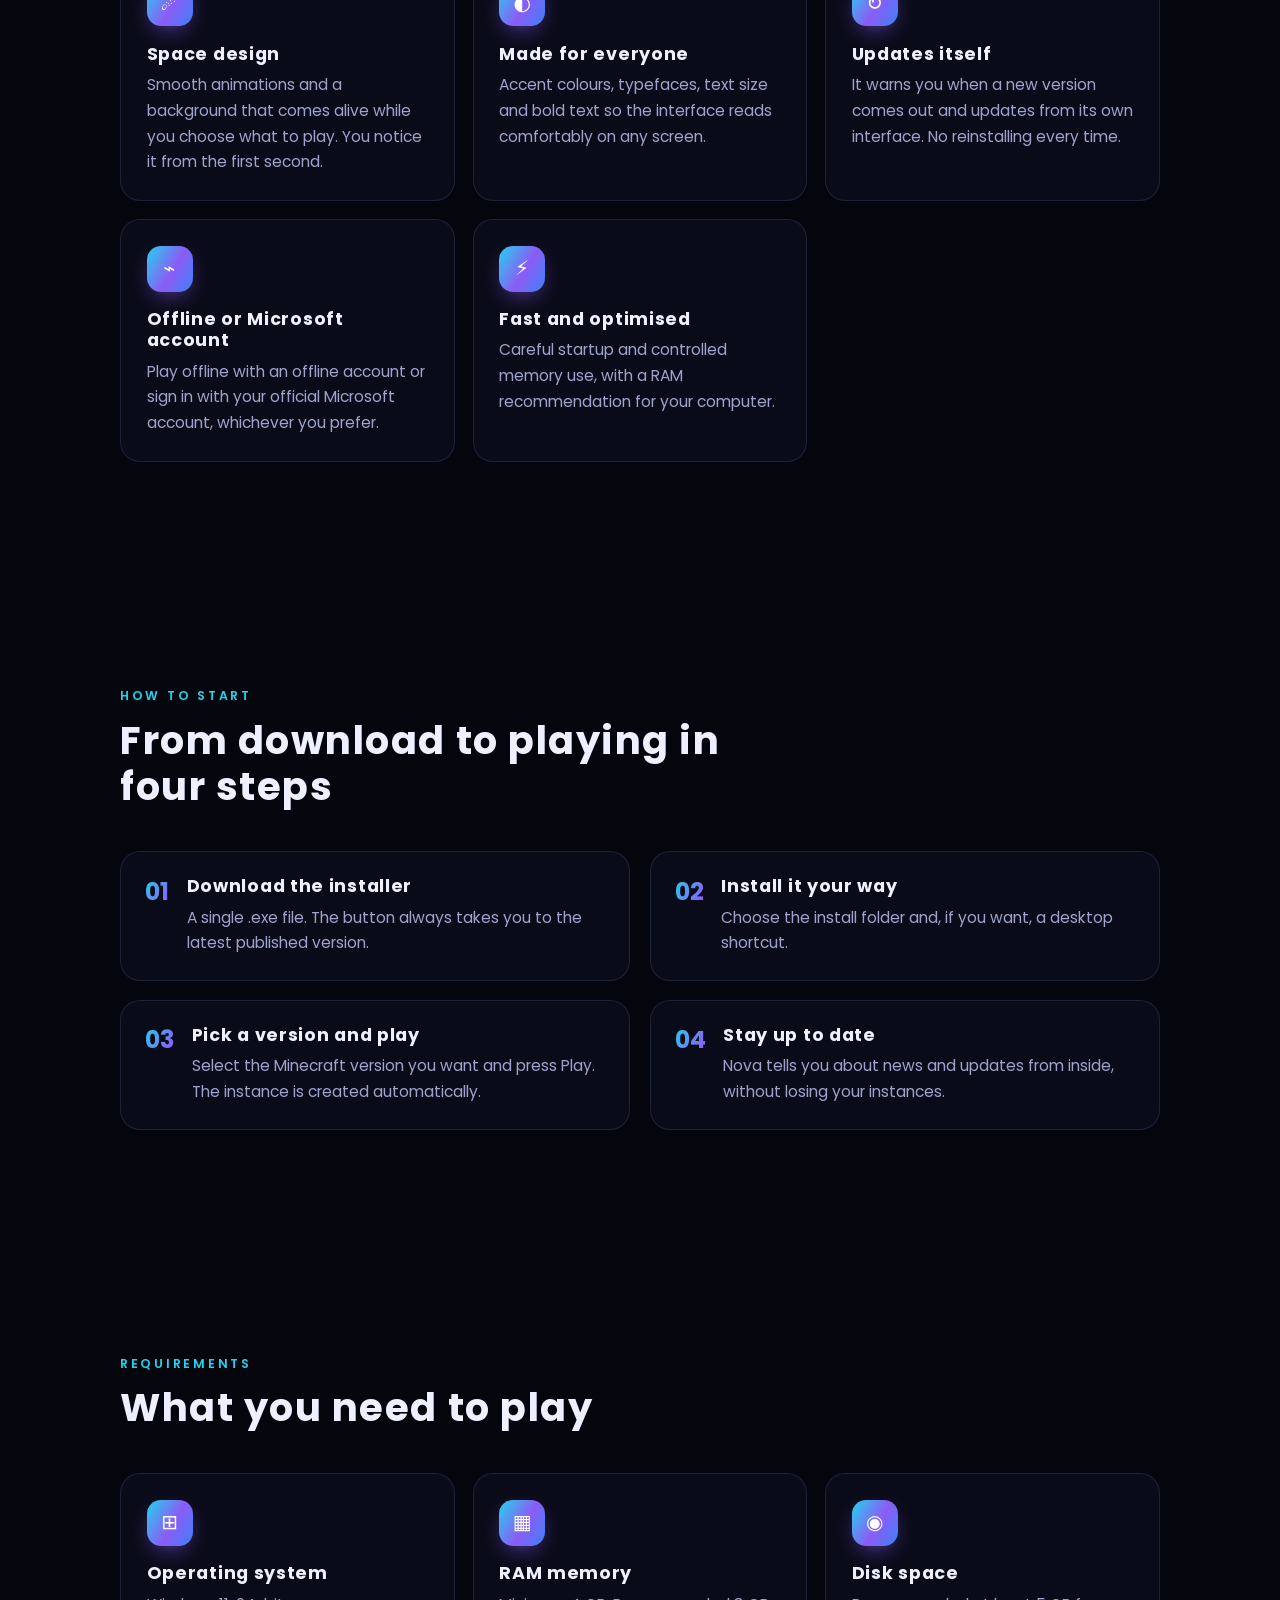
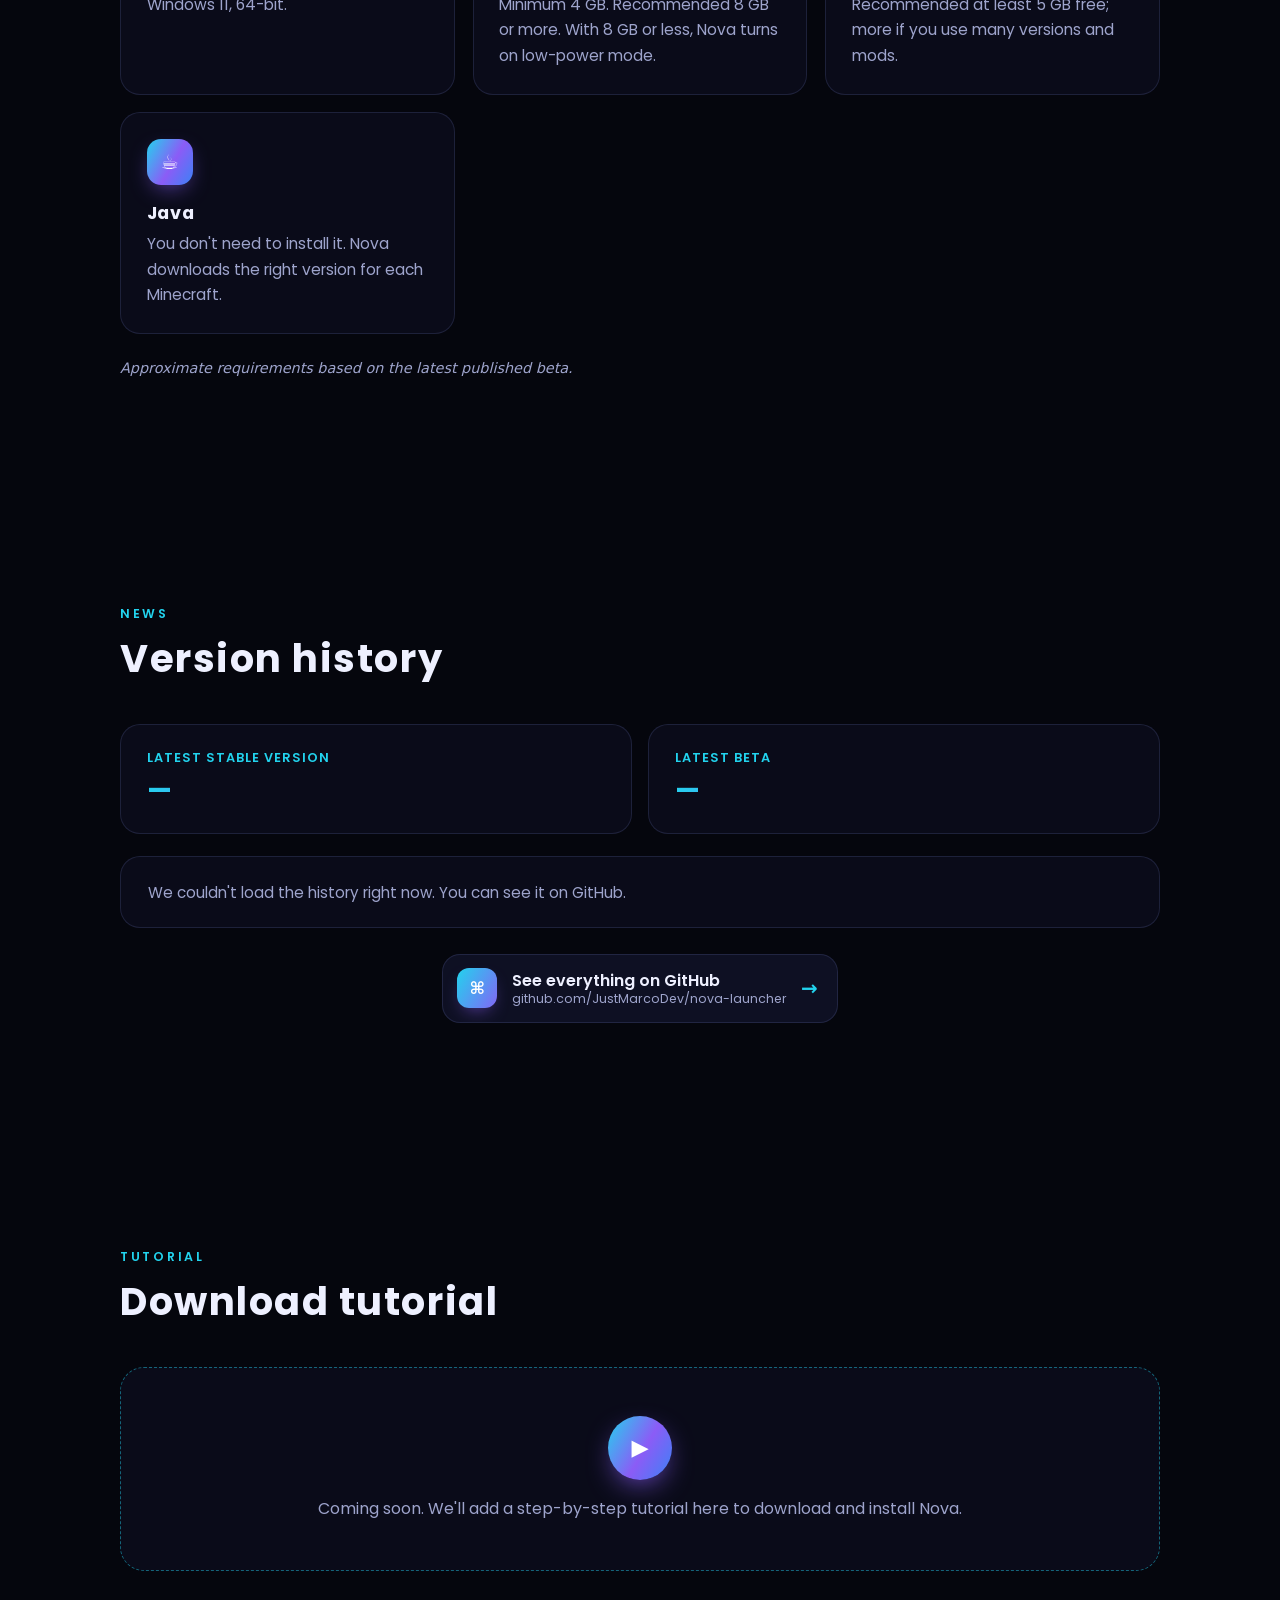
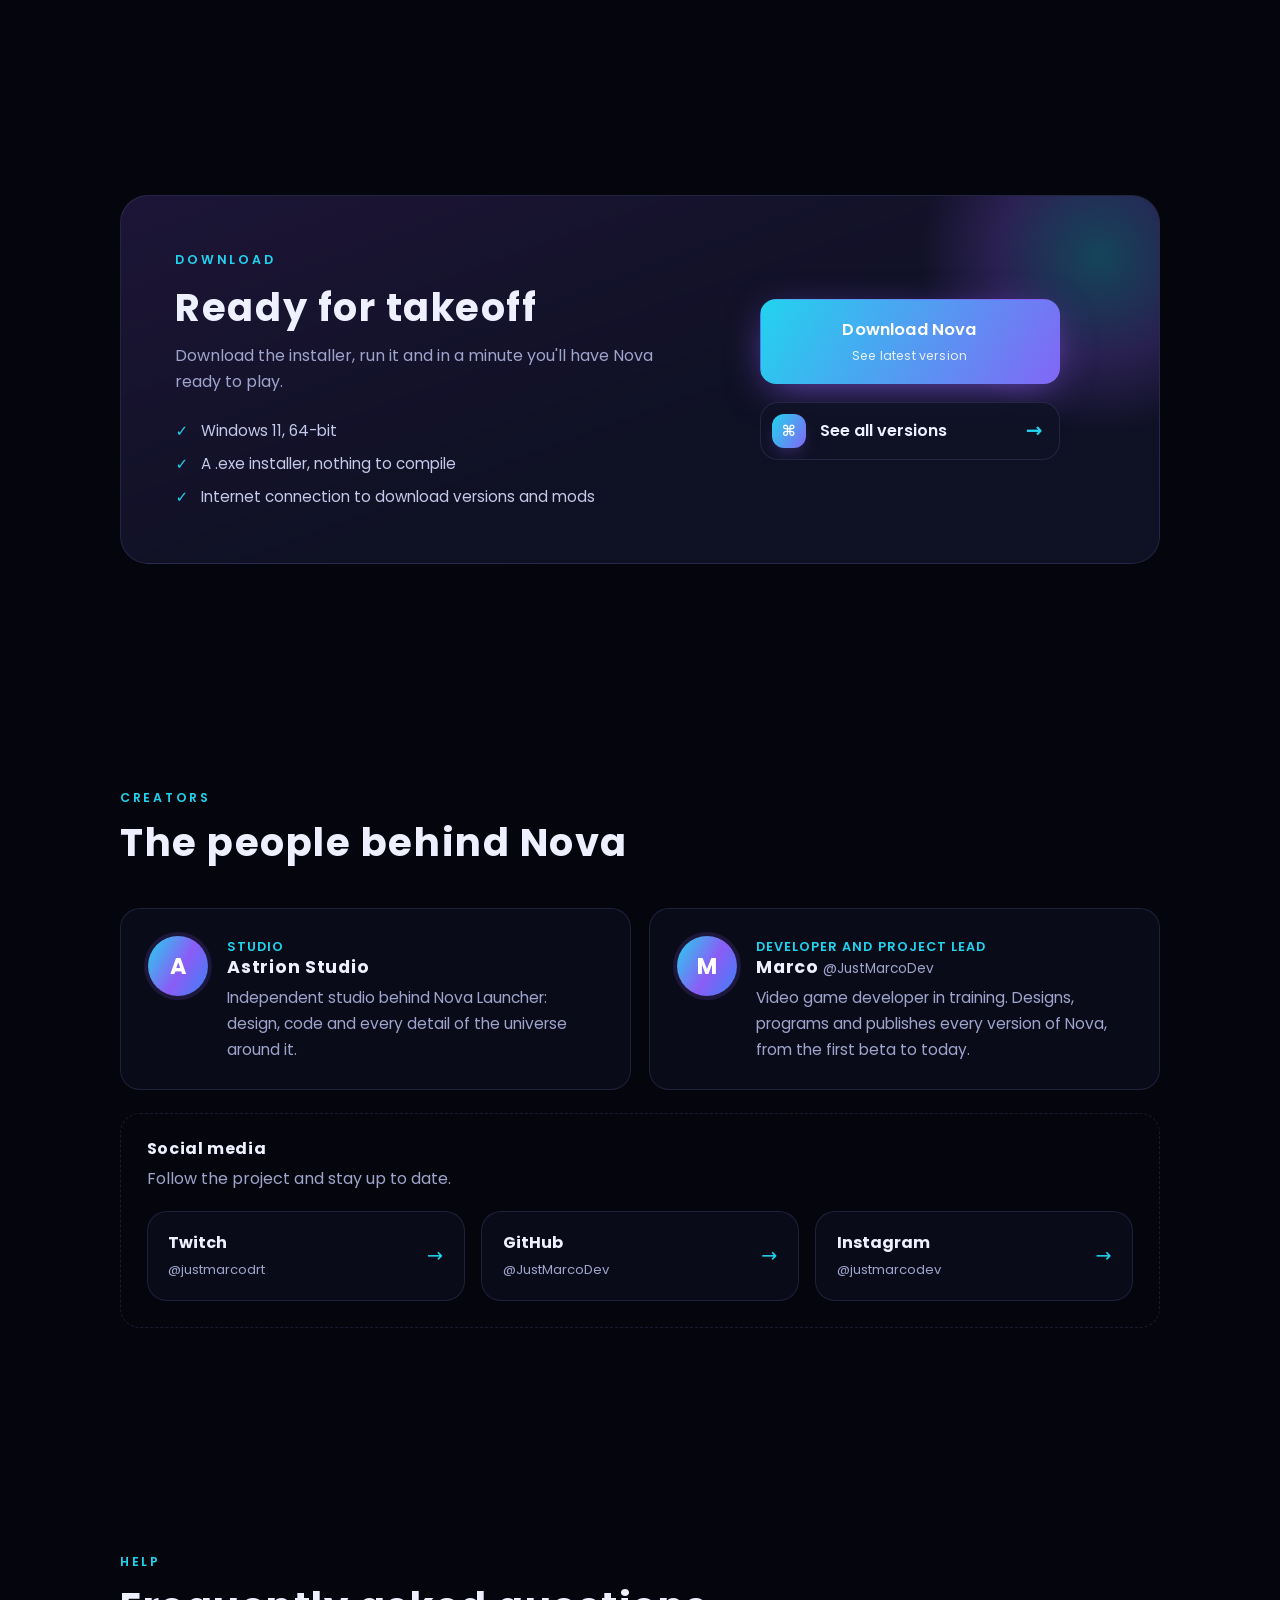
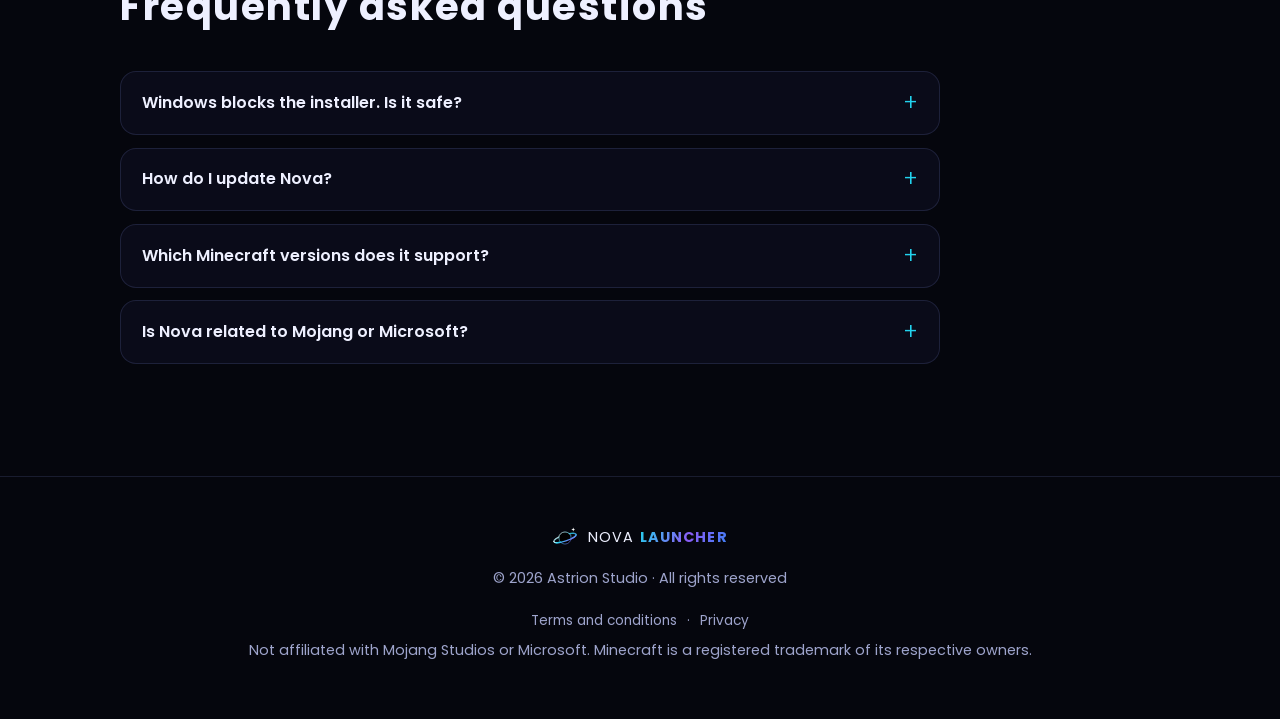
==== commit 89ff47ed: "Quita modo claro, nuevo selector de idioma, versiones desde el README" ====
--- a/index.html
+++ b/index.html
@@ -13,7 +13,7 @@
   <link href="https://fonts.googleapis.com/css2?family=Poppins:wght@400;600;700;800&display=swap" rel="stylesheet" />
   <link rel="stylesheet" href="styles.css" />
 </head>
-<body data-tos="true">
+<body>
 
   <!-- Logo de Nova, reutilizable con <use href="#logo"> -->
   <svg class="svg-defs" aria-hidden="true" focusable="false">
@@ -62,15 +62,13 @@
     </nav>
 
     <div class="controls">
-      <button class="icon-btn" id="theme-toggle" type="button" data-i18n-aria="theme_toggle" aria-label="Cambiar tema">
-        <span aria-hidden="true">☾</span>
-      </button>
-      <select class="lang-select" id="lang-select" aria-label="Idioma">
-        <option value="es">ES</option>
-        <option value="en">EN</option>
-        <option value="fr">FR</option>
-        <option value="it">IT</option>
-      </select>
+      <div class="lang-switch" role="group" data-i18n-aria="lang_group" aria-label="Idioma">
+        <span class="lang-pill" aria-hidden="true"></span>
+        <button type="button" data-lang="es" aria-pressed="true">ES</button>
+        <button type="button" data-lang="en" aria-pressed="false">EN</button>
+        <button type="button" data-lang="fr" aria-pressed="false">FR</button>
+        <button type="button" data-lang="it" aria-pressed="false">IT</button>
+      </div>
       <a class="btn btn-mini" href="#descargar" data-i18n="btn_download_short">Descargar</a>
     </div>
   </header>
@@ -261,9 +259,16 @@
         <p data-i18n="news_loading">Cargando novedades…</p>
       </div>
 
-      <p class="more-link reveal">
-        <a class="text-link" href="https://github.com/JustMarcoDev/nova-launcher/releases" target="_blank" rel="noopener" data-i18n="news_more">Ver todo en GitHub →</a>
-      </p>
+      <div class="more-link reveal">
+        <a class="release-btn" href="https://github.com/JustMarcoDev/nova-launcher/releases" target="_blank" rel="noopener">
+          <span class="rb-icon" aria-hidden="true">⌘</span>
+          <span class="rb-text">
+            <span data-i18n="news_more">Ver todo en GitHub</span>
+            <small>github.com/JustMarcoDev/nova-launcher</small>
+          </span>
+          <span class="rb-arrow" aria-hidden="true">→</span>
+        </a>
+      </div>
     </section>
 
     <!-- Tutorial (pendiente) -->
@@ -300,7 +305,11 @@
             <span class="btn-label" data-i18n="dl_btn">Descargar Nova</span>
             <small data-version data-i18n="version_loading">Buscando versión…</small>
           </a>
-          <a class="text-link" href="https://github.com/JustMarcoDev/nova-launcher/releases" target="_blank" rel="noopener" data-i18n="dl_all">Ver todas las versiones →</a>
+          <a class="release-btn release-btn-compact" href="https://github.com/JustMarcoDev/nova-launcher/releases" target="_blank" rel="noopener">
+            <span class="rb-icon" aria-hidden="true">⌘</span>
+            <span class="rb-text"><span data-i18n="dl_all">Ver todas las versiones</span></span>
+            <span class="rb-arrow" aria-hidden="true">→</span>
+          </a>
         </div>
       </div>
     </section>
--- a/styles.css
+++ b/styles.css
@@ -1,7 +1,7 @@
 /* Nova Launcher · hoja de estilos
-   Orden: variables (oscuro y claro), base, fondo, cabecera, botones, portada,
-   secciones, requisitos, novedades, tutorial, descarga, creadores, preguntas,
-   pie, aviso de términos, progreso, animaciones y adaptaciones. */
+   Orden: variables, base, fondo de vídeo, cabecera, botones, portada,
+   secciones, cómo empezar, novedades, tutorial, descarga, creadores,
+   preguntas, pie, términos, 404, progreso, animaciones y adaptaciones. */
 
 
 /* ---------- Variables ---------- */
@@ -21,7 +21,6 @@
   --lead-bg: rgba(5, 6, 13, 0.75);
   --stat-bg: rgba(8, 9, 22, 0.7);
   --ghost-bg: rgba(8, 9, 22, 0.6);
-  --scrim: rgba(5, 6, 13, 0.7);
 
   --cyan: #22d3ee;
   --violet: #8b5cf6;
@@ -33,26 +32,6 @@
   --radius: 20px;
 }
 
-/* Modo claro: mismas variables con otros valores */
-:root[data-theme="light"] {
-  --bg: #f4f5fb;
-  --bg-2: #e9ebf5;
-  --panel: rgba(255, 255, 255, 0.78);
-  --panel-strong: rgba(255, 255, 255, 0.95);
-  --topbar: rgba(244, 245, 251, 0.7);
-  --topbar-scrolled: rgba(244, 245, 251, 0.92);
-  --line: rgba(60, 70, 140, 0.16);
-  --line-strong: rgba(14, 165, 199, 0.6);
-  --text: #0c0e22;
-  --text-soft: #2b2f55;
-  --muted: #4a4f78;
-  --lead-bg: rgba(255, 255, 255, 0.9);
-  --stat-bg: rgba(255, 255, 255, 0.85);
-  --ghost-bg: rgba(255, 255, 255, 0.7);
-  --scrim: rgba(244, 245, 251, 0.85);
-  color-scheme: light;
-}
-
 
 /* ---------- Base ---------- */
 
@@ -64,6 +43,7 @@
   scroll-behavior: smooth;
   scroll-padding-top: 84px;
   scrollbar-width: none; /* la barra nativa se oculta; la sustituye la línea de progreso */
+  color-scheme: dark;
 }
 ::-webkit-scrollbar {
   display: none;
@@ -78,7 +58,6 @@
   line-height: 1.65;
   overflow-x: hidden;
   -webkit-font-smoothing: antialiased;
-  transition: background 0.4s, color 0.4s;
 }
 
 body.no-scroll {
@@ -104,8 +83,7 @@
 
 a:focus-visible,
 summary:focus-visible,
-button:focus-visible,
-select:focus-visible {
+button:focus-visible {
   outline: 2px solid var(--cyan);
   outline-offset: 3px;
   border-radius: 6px;
@@ -146,7 +124,7 @@
 
 
 /* ---------- Fondo de vídeo ----------
-   El contenedor es fijo y ocupa la pantalla; el vídeo se desplaza según bajas (ver main.js). */
+   El contenedor es fijo; el vídeo se desplaza según bajas (ver main.js). */
 
 .bg-video {
   position: fixed;
@@ -175,11 +153,6 @@
   background:
     radial-gradient(ellipse at center, transparent 40%, rgba(5, 6, 13, 0.9) 100%),
     linear-gradient(rgba(5, 6, 13, 0.2), rgba(5, 6, 13, 0.55));
-}
-:root[data-theme="light"] .bg-video::after {
-  background:
-    radial-gradient(ellipse at center, transparent 35%, rgba(244, 245, 251, 0.9) 100%),
-    linear-gradient(rgba(244, 245, 251, 0.55), rgba(244, 245, 251, 0.85));
 }
 
 
@@ -264,42 +237,61 @@
 .controls {
   display: flex;
   align-items: center;
-  gap: 0.5rem;
-}
-
-.icon-btn {
-  display: grid;
-  place-items: center;
-  width: 38px;
-  height: 38px;
+  gap: 0.6rem;
+}
+
+
+/* ---------- Selector de idioma ----------
+   Cuatro botones en una píldora. Una pastilla degradada se desliza bajo el activo
+   (main.js calcula su posición). */
+
+.lang-switch {
+  position: relative;
+  display: inline-flex;
+  align-items: center;
+  padding: 3px;
   border: 1px solid var(--line);
-  border-radius: 12px;
+  border-radius: 999px;
   background: var(--panel);
+}
+
+.lang-pill {
+  position: absolute;
+  top: 3px;
+  bottom: 3px;
+  left: 3px;
+  width: 0;
+  border-radius: 999px;
+  background: var(--grad);
+  background-size: 200% 200%;
+  box-shadow: 0 6px 18px -8px var(--violet);
+  transition: left 0.5s var(--ease-spring), width 0.5s var(--ease-out);
+  animation: gradientShift 6s ease infinite;
+}
+
+.lang-switch button {
+  position: relative;
+  z-index: 1;
+  min-width: 40px;
+  height: 30px;
+  padding: 0 0.6rem;
+  border: 0;
+  border-radius: 999px;
+  background: transparent;
+  color: var(--muted);
+  font: inherit;
+  font-size: 0.78rem;
+  font-weight: 700;
+  letter-spacing: 0.06em;
+  cursor: pointer;
+  transition: color 0.3s, transform 0.35s var(--ease-spring);
+}
+.lang-switch button:hover {
   color: var(--text);
-  font-size: 1rem;
-  cursor: pointer;
-  transition: transform 0.35s var(--ease-spring), border-color 0.3s;
-}
-.icon-btn:hover {
-  border-color: var(--line-strong);
-  transform: rotate(-12deg) scale(1.06);
-}
-
-.lang-select {
-  height: 38px;
-  padding: 0 0.6rem;
-  border: 1px solid var(--line);
-  border-radius: 12px;
-  background: var(--panel);
-  color: var(--text);
-  font: inherit;
-  font-size: 0.85rem;
-  font-weight: 600;
-  cursor: pointer;
-}
-.lang-select option {
-  background: var(--bg-2);
-  color: var(--text);
+  transform: scale(1.08);
+}
+.lang-switch button[aria-pressed="true"] {
+  color: #fff;
 }
 
 
@@ -421,6 +413,120 @@
   box-shadow: 0 8px 24px -8px var(--violet);
 }
 
+/* Botón de enlace a GitHub (releases): tarjeta con borde giratorio y flecha animada */
+.release-btn {
+  position: relative;
+  isolation: isolate;
+  overflow: hidden;
+  display: inline-flex;
+  align-items: center;
+  gap: 0.9rem;
+  min-width: 280px;
+  padding: 0.85rem 1.2rem 0.85rem 0.9rem;
+  border: 1px solid var(--line);
+  border-radius: 18px;
+  background: var(--panel-strong);
+  color: var(--text);
+  font-weight: 600;
+  transition: transform 0.4s var(--ease-spring), box-shadow 0.4s, border-color 0.3s;
+}
+.release-btn:hover {
+  color: var(--text);
+  text-decoration: none;
+  transform: translateY(-3px);
+  box-shadow: 0 16px 36px -16px rgba(139, 92, 246, 0.8);
+}
+
+/* Borde degradado que da vueltas (solo se ve al pasar el ratón) */
+.release-btn::before {
+  content: "";
+  position: absolute;
+  inset: 0;
+  z-index: -1;
+  padding: 1px;
+  border-radius: inherit;
+  background: conic-gradient(from var(--angle), transparent 0 60%, var(--cyan), var(--violet), transparent 85%);
+  -webkit-mask: linear-gradient(#000 0 0) content-box, linear-gradient(#000 0 0);
+  -webkit-mask-composite: xor;
+  mask-composite: exclude;
+  opacity: 0;
+  transition: opacity 0.4s;
+  animation: borderSpin 3.5s linear infinite;
+}
+.release-btn:hover::before {
+  opacity: 1;
+}
+
+/* Destello que cruza el botón */
+.release-btn::after {
+  content: "";
+  position: absolute;
+  top: 0;
+  left: -100%;
+  width: 55%;
+  height: 100%;
+  z-index: -1;
+  background: linear-gradient(100deg, transparent, rgba(255, 255, 255, 0.16), transparent);
+  transition: left 0.9s var(--ease-out);
+}
+.release-btn:hover::after {
+  left: 140%;
+}
+
+.rb-icon {
+  display: grid;
+  place-items: center;
+  flex: 0 0 auto;
+  width: 40px;
+  height: 40px;
+  border-radius: 12px;
+  background: var(--grad);
+  background-size: 200% 200%;
+  color: #fff;
+  font-size: 1.05rem;
+  box-shadow: 0 8px 20px -10px var(--violet);
+  transition: transform 0.5s var(--ease-spring);
+  animation: gradientShift 6s ease infinite;
+}
+.release-btn:hover .rb-icon {
+  transform: rotate(-14deg) scale(1.08);
+}
+
+.rb-text {
+  display: flex;
+  flex-direction: column;
+  flex: 1;
+  line-height: 1.25;
+  text-align: left;
+}
+.rb-text small {
+  color: var(--muted);
+  font-size: 0.78rem;
+  font-weight: 400;
+}
+
+.rb-arrow {
+  color: var(--cyan);
+  font-size: 1.25rem;
+  transition: transform 0.45s var(--ease-spring);
+}
+.release-btn:hover .rb-arrow {
+  transform: translateX(6px);
+}
+
+/* Versión compacta, para la sección de descarga */
+.release-btn-compact {
+  min-width: 260px;
+  max-width: 300px;
+  width: 100%;
+  padding: 0.7rem 1rem 0.7rem 0.7rem;
+}
+.release-btn-compact .rb-icon {
+  width: 34px;
+  height: 34px;
+  font-size: 0.95rem;
+}
+
 /* Enlace de texto con subrayado animado */
 .text-link {
   position: relative;
@@ -428,24 +534,6 @@
   gap: 0.3rem;
   padding-bottom: 2px;
   font-weight: 500;
-}
-.text-link::after {
-  content: "";
-  position: absolute;
-  left: 0;
-  right: 0;
-  bottom: 0;
-  height: 1px;
-  background: currentColor;
-  transform: scaleX(0.3);
-  transform-origin: left;
-  transition: transform 0.35s var(--ease-out);
-}
-.text-link:hover {
-  text-decoration: none;
-}
-.text-link:hover::after {
-  transform: scaleX(1);
 }
 
 
@@ -781,13 +869,14 @@
   margin-top: 0;
 }
 .changelog h4 {
-  margin: 1.4rem 0 0.4rem;
+  margin: 1.4rem 0 0.2rem;
   color: var(--text);
   font-family: "Poppins", sans-serif;
   font-size: 1rem;
 }
 .changelog p {
-  margin: 0.5rem 0;
+  margin: 0.2rem 0 0.4rem;
+  font-size: 0.85rem;
 }
 .changelog ul {
   margin: 0.3rem 0 0;
@@ -808,7 +897,9 @@
 }
 
 .more-link {
-  margin-top: 1.2rem;
+  display: flex;
+  justify-content: center;
+  margin-top: 1.6rem;
 }
 
 
@@ -854,7 +945,7 @@
   isolation: isolate;
 }
 
-/* Resplandor decorativo (degradado radial, sin filtros de desenfoque, que pesan al animar) */
+/* Resplandor decorativo (degradado radial, sin filtros de desenfoque) */
 .download-orb {
   position: absolute;
   right: -120px;
@@ -1184,12 +1275,6 @@
 .legal-page .back:hover {
   color: var(--cyan);
 }
-.legal-page .note-lang {
-  margin-top: 2rem;
-  color: var(--muted);
-  font-size: 0.88rem;
-  font-style: italic;
-}
 
 
 /* ---------- Página 404 ---------- */
@@ -1265,7 +1350,7 @@
   display: grid;
   place-items: center;
   padding: 16px;
-  background: var(--scrim);
+  background: rgba(5, 6, 13, 0.7);
   backdrop-filter: blur(6px);
   -webkit-backdrop-filter: blur(6px);
 }
@@ -1456,7 +1541,8 @@
 }
 
 @media (max-width: 560px) {
-  .btn {
+  .btn,
+  .release-btn {
     min-width: 100%;
   }
   .cta-row {
@@ -1485,17 +1571,12 @@
     font-size: 0.8rem;
   }
   .controls {
-    gap: 0.35rem;
-  }
-  .icon-btn,
-  .lang-select {
-    height: 34px;
-  }
-  .icon-btn {
-    width: 34px;
-  }
-  .lang-select {
+    gap: 0.4rem;
+  }
+  .lang-switch button {
+    min-width: 32px;
     padding: 0 0.4rem;
+    height: 28px;
   }
 }
 
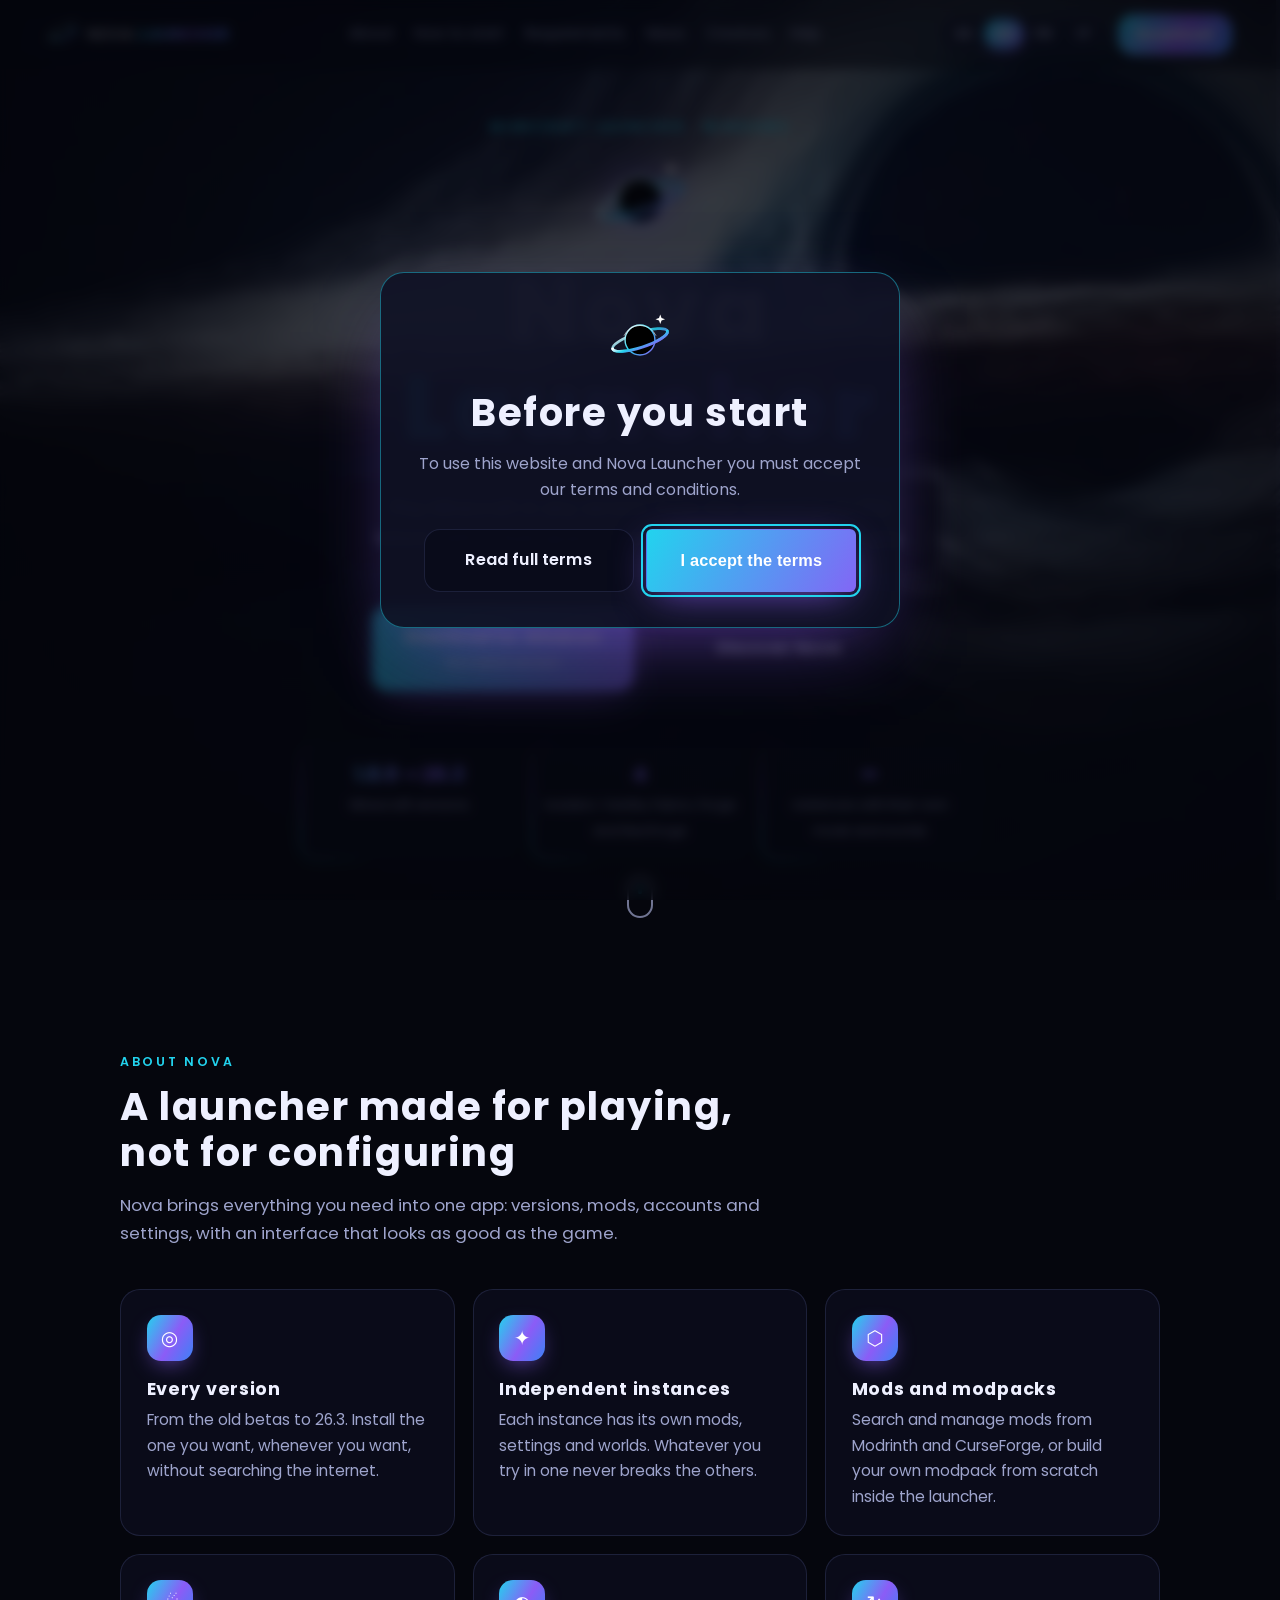
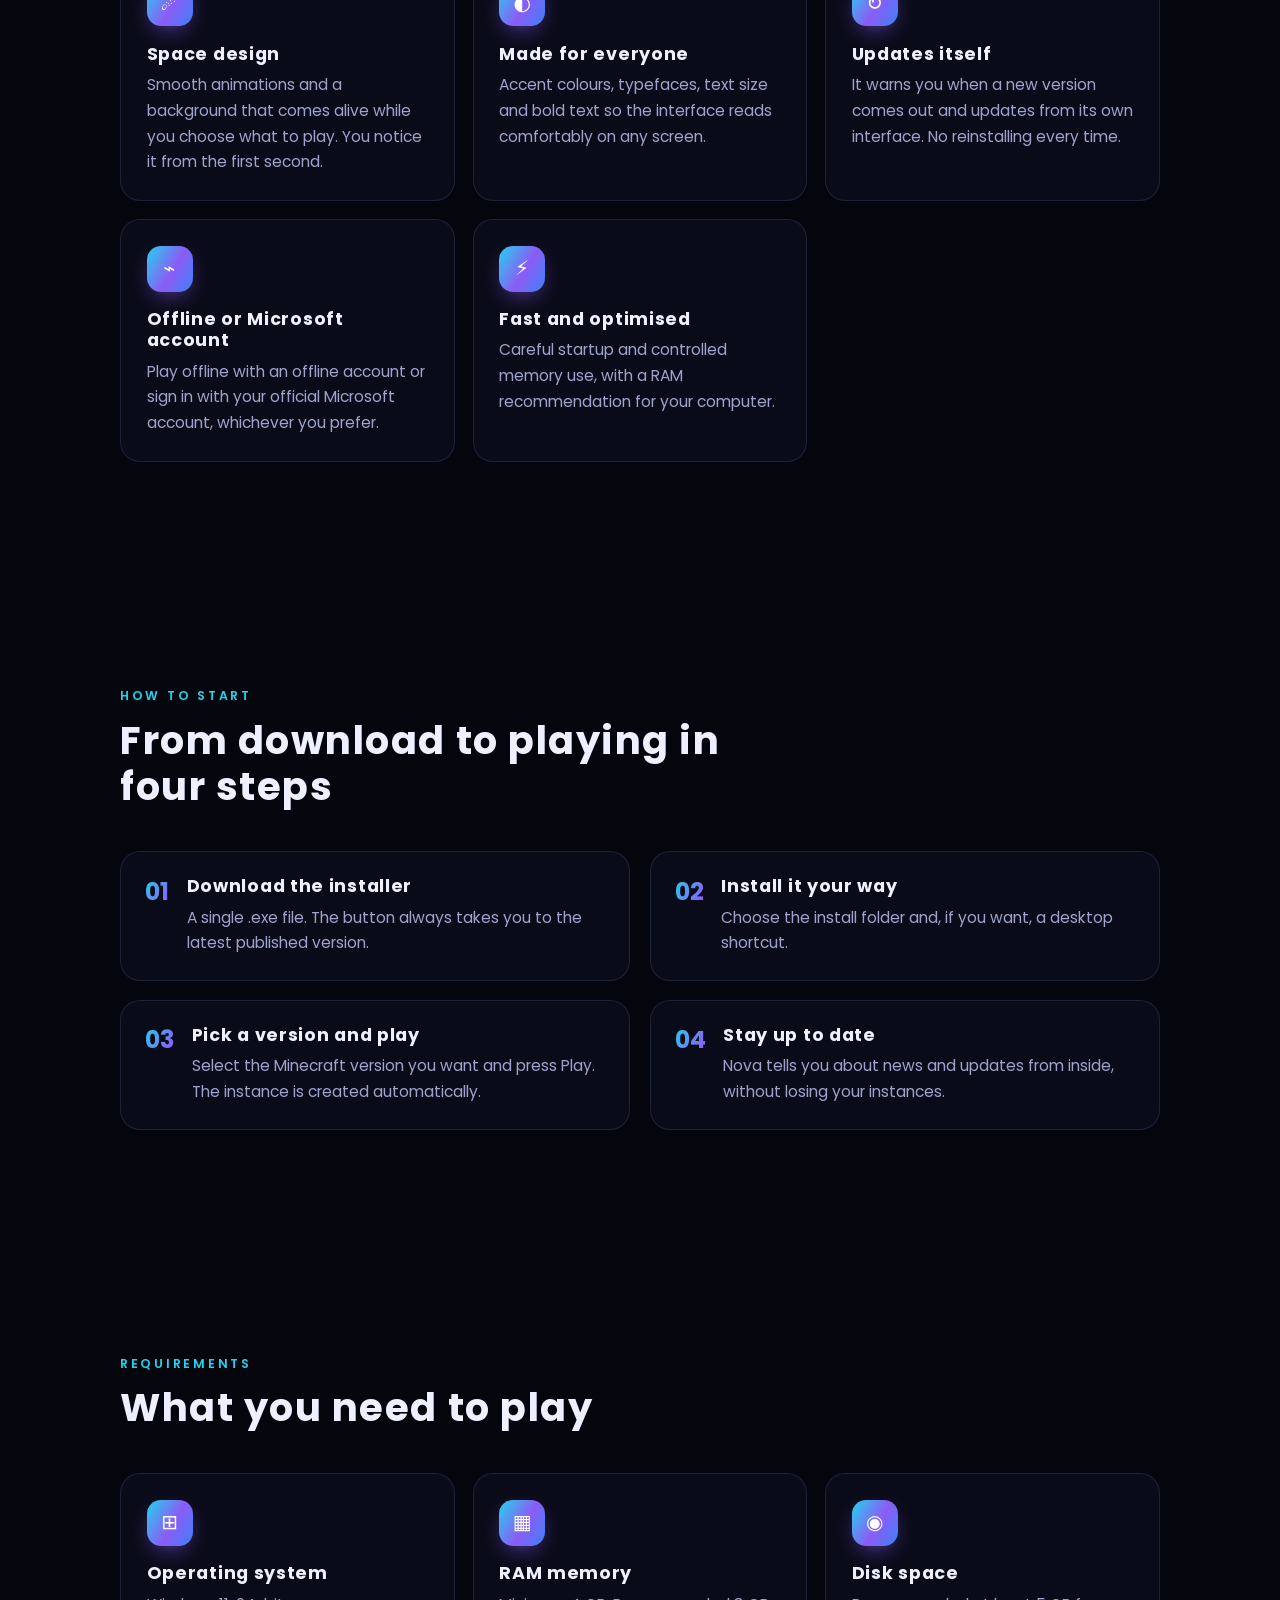
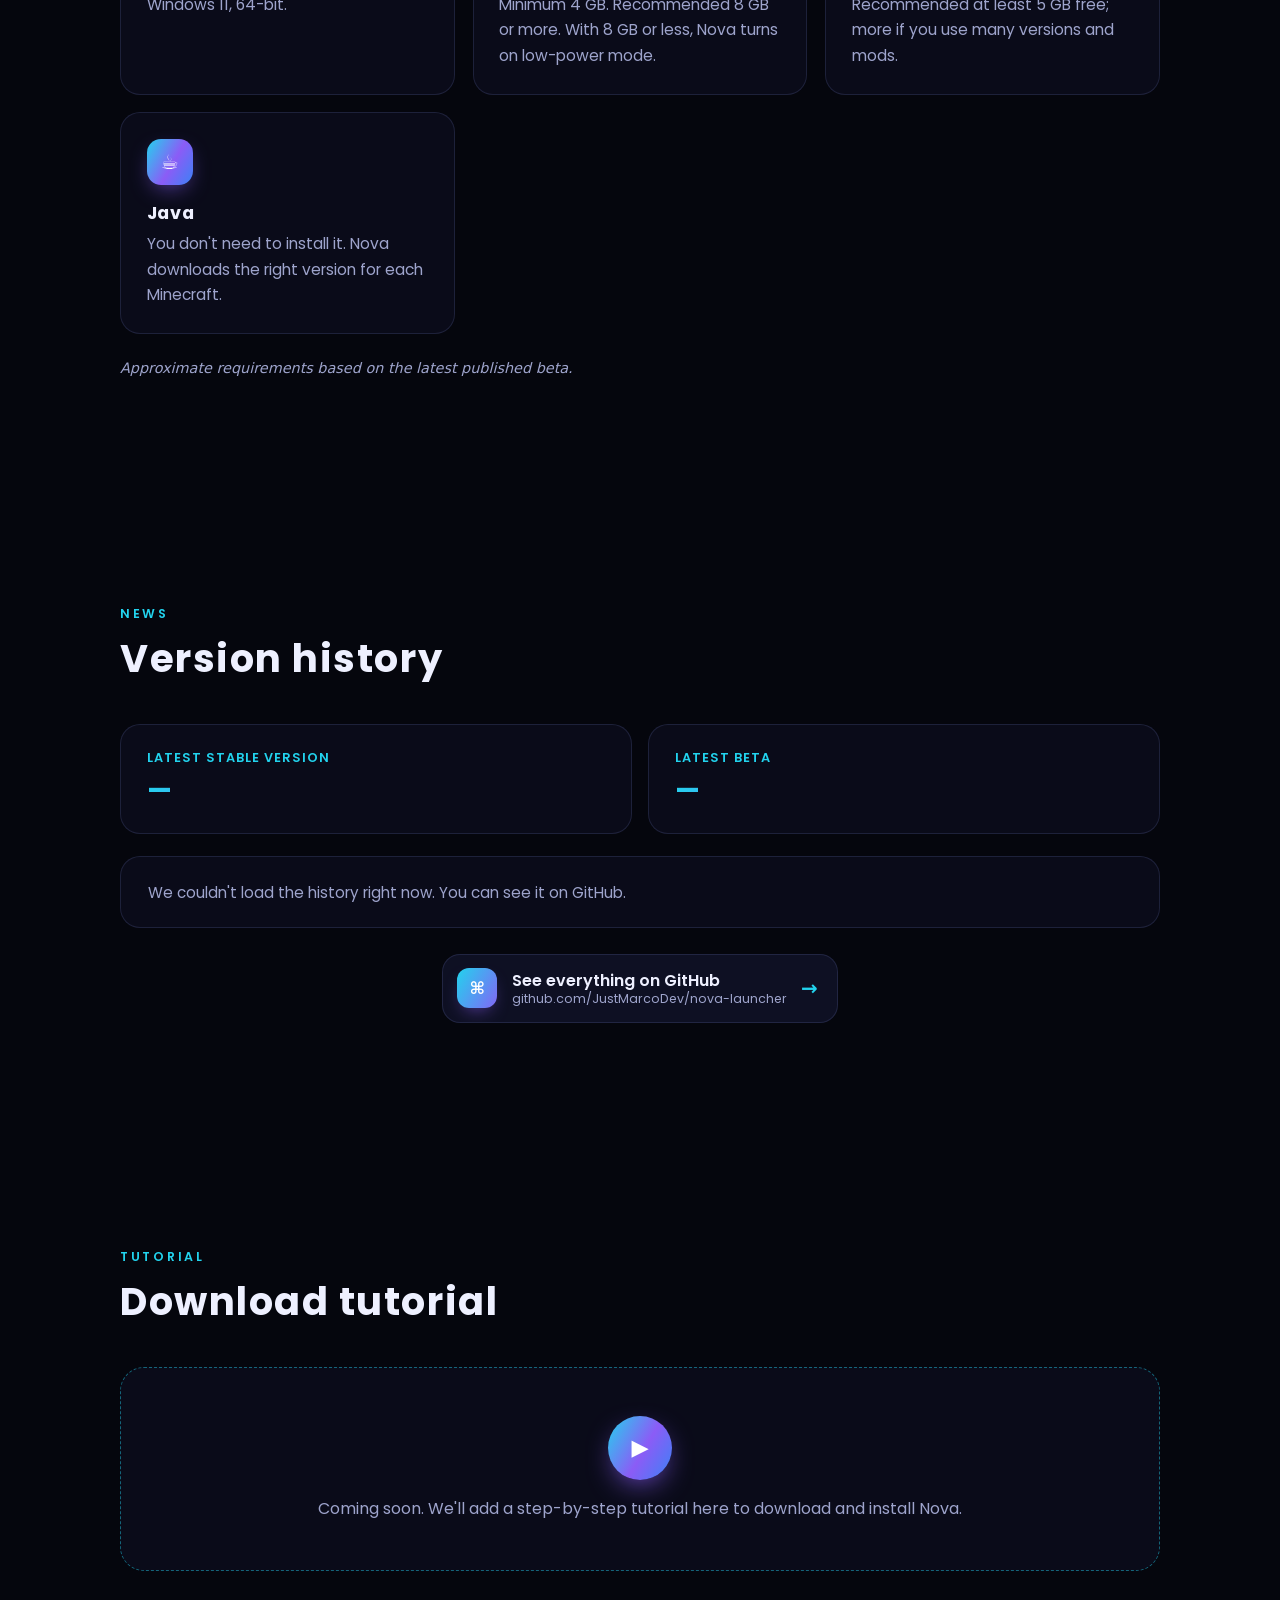
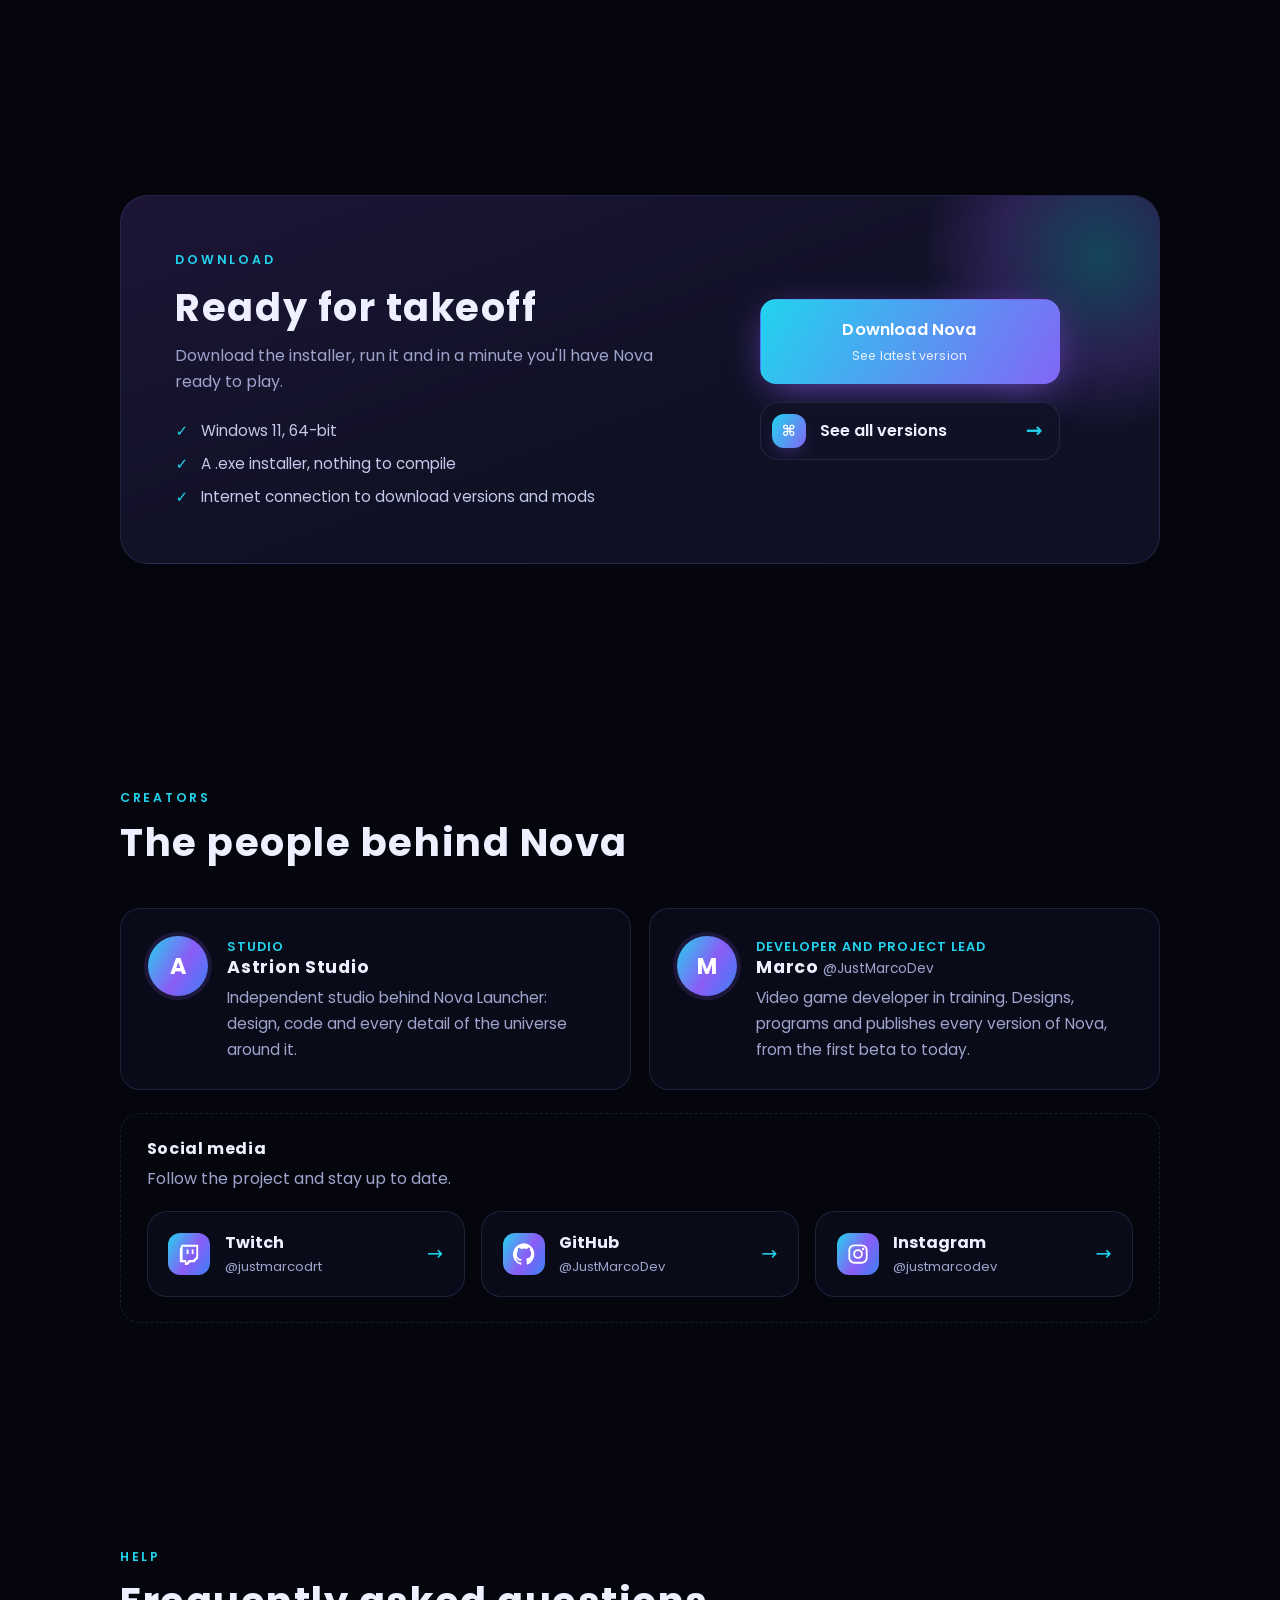
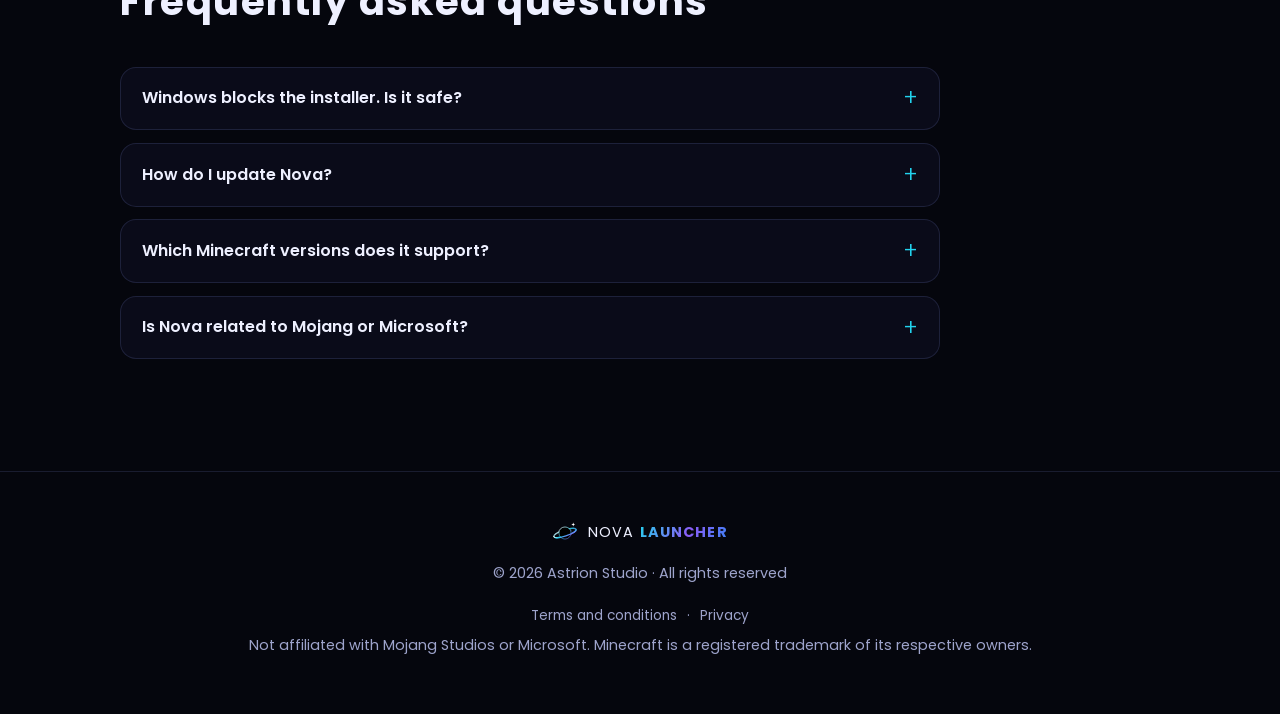
==== commit 9cc16804: "Añade logos a las redes y muestra solo la última versión del historial" ====
--- a/index.html
+++ b/index.html
@@ -347,14 +347,17 @@
 
         <div class="social-grid">
           <a class="social-link" href="https://www.twitch.tv/justmarcodrt" target="_blank" rel="noopener">
+            <span class="social-icon" aria-hidden="true"><svg viewBox="0 0 24 24" width="22" height="22" aria-hidden="true"><path fill="currentColor" d="M4 2 2 6.5V21h5.5v3h3l3-3h4.5L22 16.5V2H4Zm16 13-3.5 3.5H12l-3 3v-3H5V4h15v11Z"/><path fill="currentColor" d="M9.5 7h2v5h-2zM15 7h2v5h-2z"/></svg></span>
             <span><strong>Twitch</strong><small>@justmarcodrt</small></span>
             <span aria-hidden="true">→</span>
           </a>
           <a class="social-link" href="https://github.com/JustMarcoDev" target="_blank" rel="noopener">
+            <span class="social-icon" aria-hidden="true"><svg viewBox="0 0 24 24" width="22" height="22" aria-hidden="true"><path fill="currentColor" d="M12 .3a12 12 0 0 0-3.8 23.4c.6.1.8-.3.8-.6v-2c-3.3.7-4-1.6-4-1.6-.6-1.4-1.4-1.8-1.4-1.8-1-.7.1-.7.1-.7 1.2.1 1.8 1.2 1.8 1.2 1 1.8 2.8 1.3 3.5 1 .1-.8.4-1.3.7-1.6-2.7-.3-5.5-1.3-5.5-6 0-1.2.5-2.3 1.3-3.1-.2-.4-.6-1.6 0-3.2 0 0 1-.3 3.3 1.2a11.5 11.5 0 0 1 6 0C17.3 4.7 18.3 5 18.3 5c.6 1.6.2 2.8.1 3.2.8.8 1.3 1.9 1.3 3.1 0 4.6-2.8 5.6-5.5 6 .4.4.8 1.1.8 2.2v3.3c0 .3.2.7.8.6A12 12 0 0 0 12 .3Z"/></svg></span>
             <span><strong>GitHub</strong><small>@JustMarcoDev</small></span>
             <span aria-hidden="true">→</span>
           </a>
           <a class="social-link" href="https://www.instagram.com/justmarcodev/" target="_blank" rel="noopener">
+            <span class="social-icon" aria-hidden="true"><svg viewBox="0 0 24 24" width="22" height="22" aria-hidden="true"><rect x="2.5" y="2.5" width="19" height="19" rx="5.5" fill="none" stroke="currentColor" stroke-width="2"/><circle cx="12" cy="12" r="4.3" fill="none" stroke="currentColor" stroke-width="2"/><circle cx="17.5" cy="6.5" r="1.3" fill="currentColor"/></svg></span>
             <span><strong>Instagram</strong><small>@justmarcodev</small></span>
             <span aria-hidden="true">→</span>
           </a>
--- a/styles.css
+++ b/styles.css
@@ -1113,6 +1113,28 @@
 }
 
 
+/* Logo de cada red social */
+.social-icon {
+  display: grid;
+  place-items: center;
+  flex: 0 0 auto;
+  width: 42px;
+  height: 42px;
+  margin-right: 0.9rem;
+  border-radius: 12px;
+  background: var(--grad);
+  color: #fff;
+  transition: transform 0.45s var(--ease-spring);
+}
+.social-link:hover .social-icon {
+  transform: rotate(-8deg) scale(1.08);
+}
+.social-link > span:nth-child(2) {
+  flex: 1;
+  display: flex;
+  flex-direction: column;
+}
+
 /* ---------- Preguntas frecuentes ---------- */
 
 .faq {
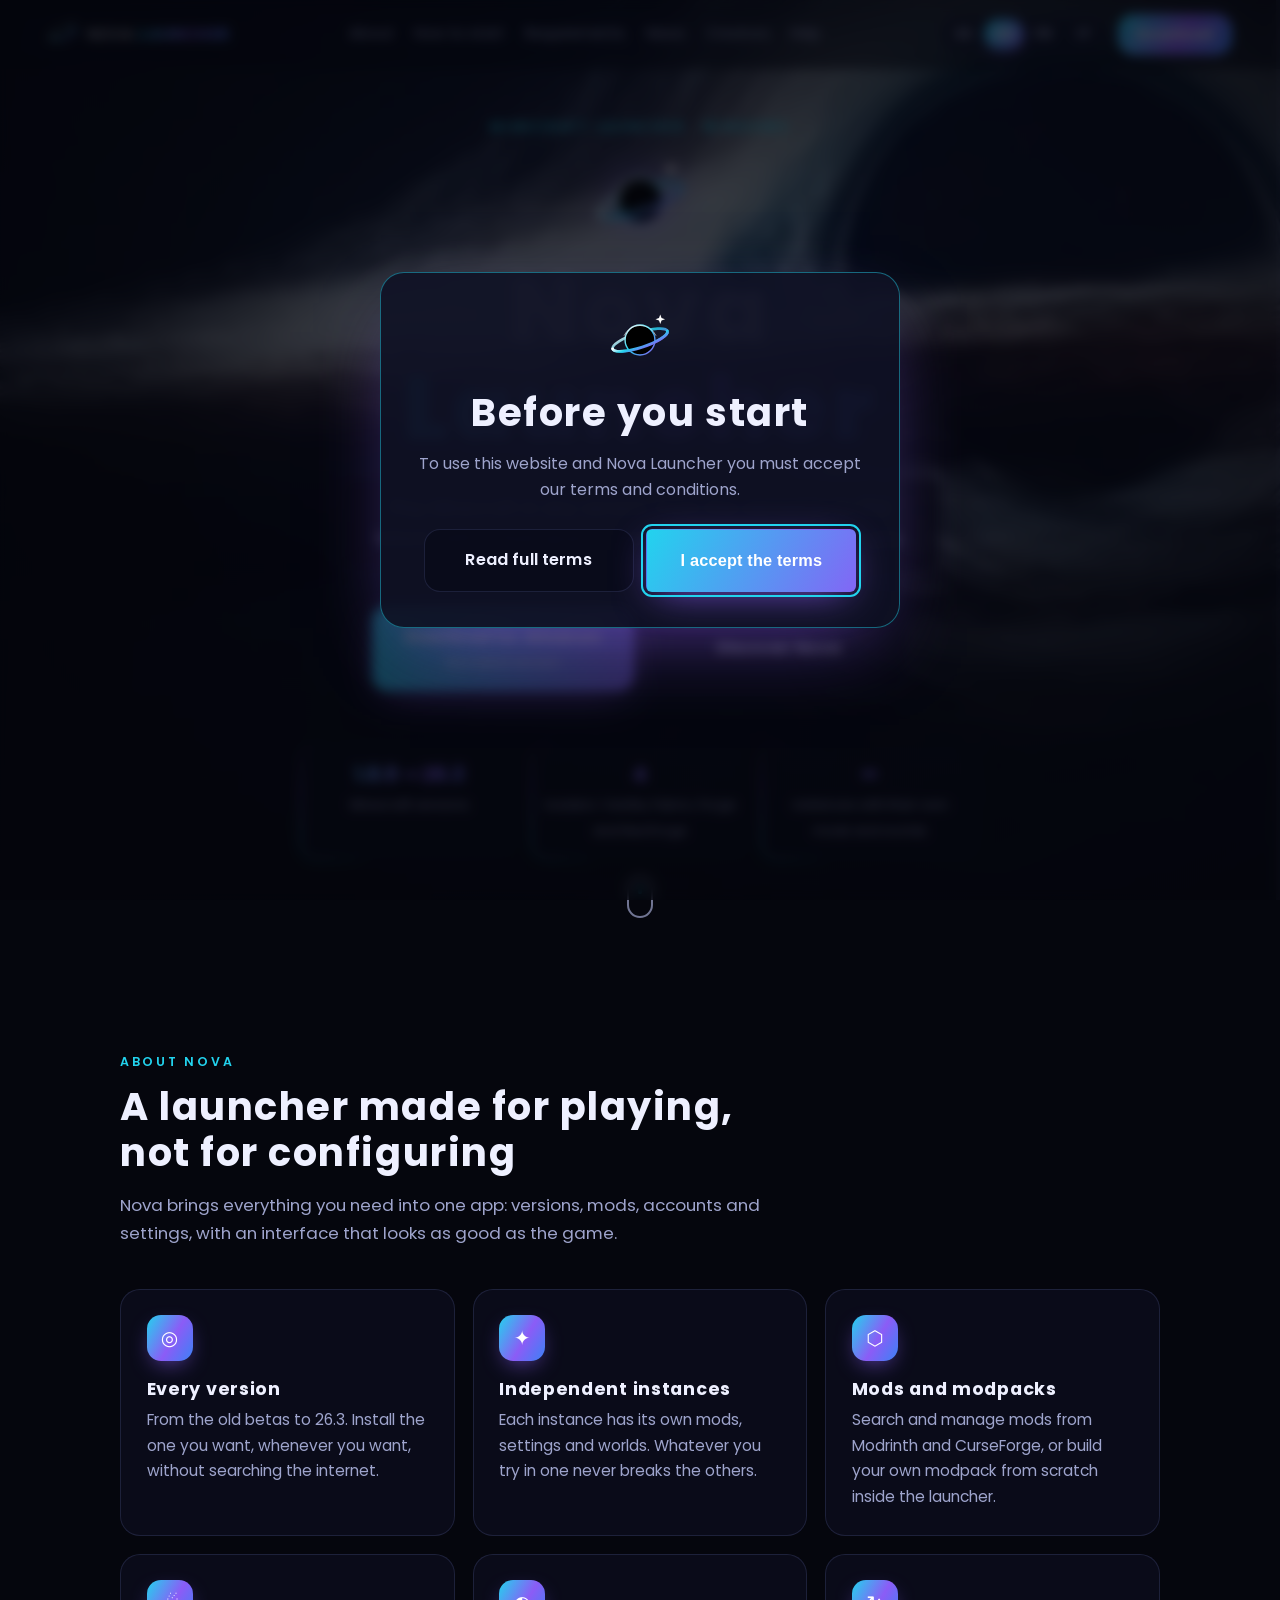
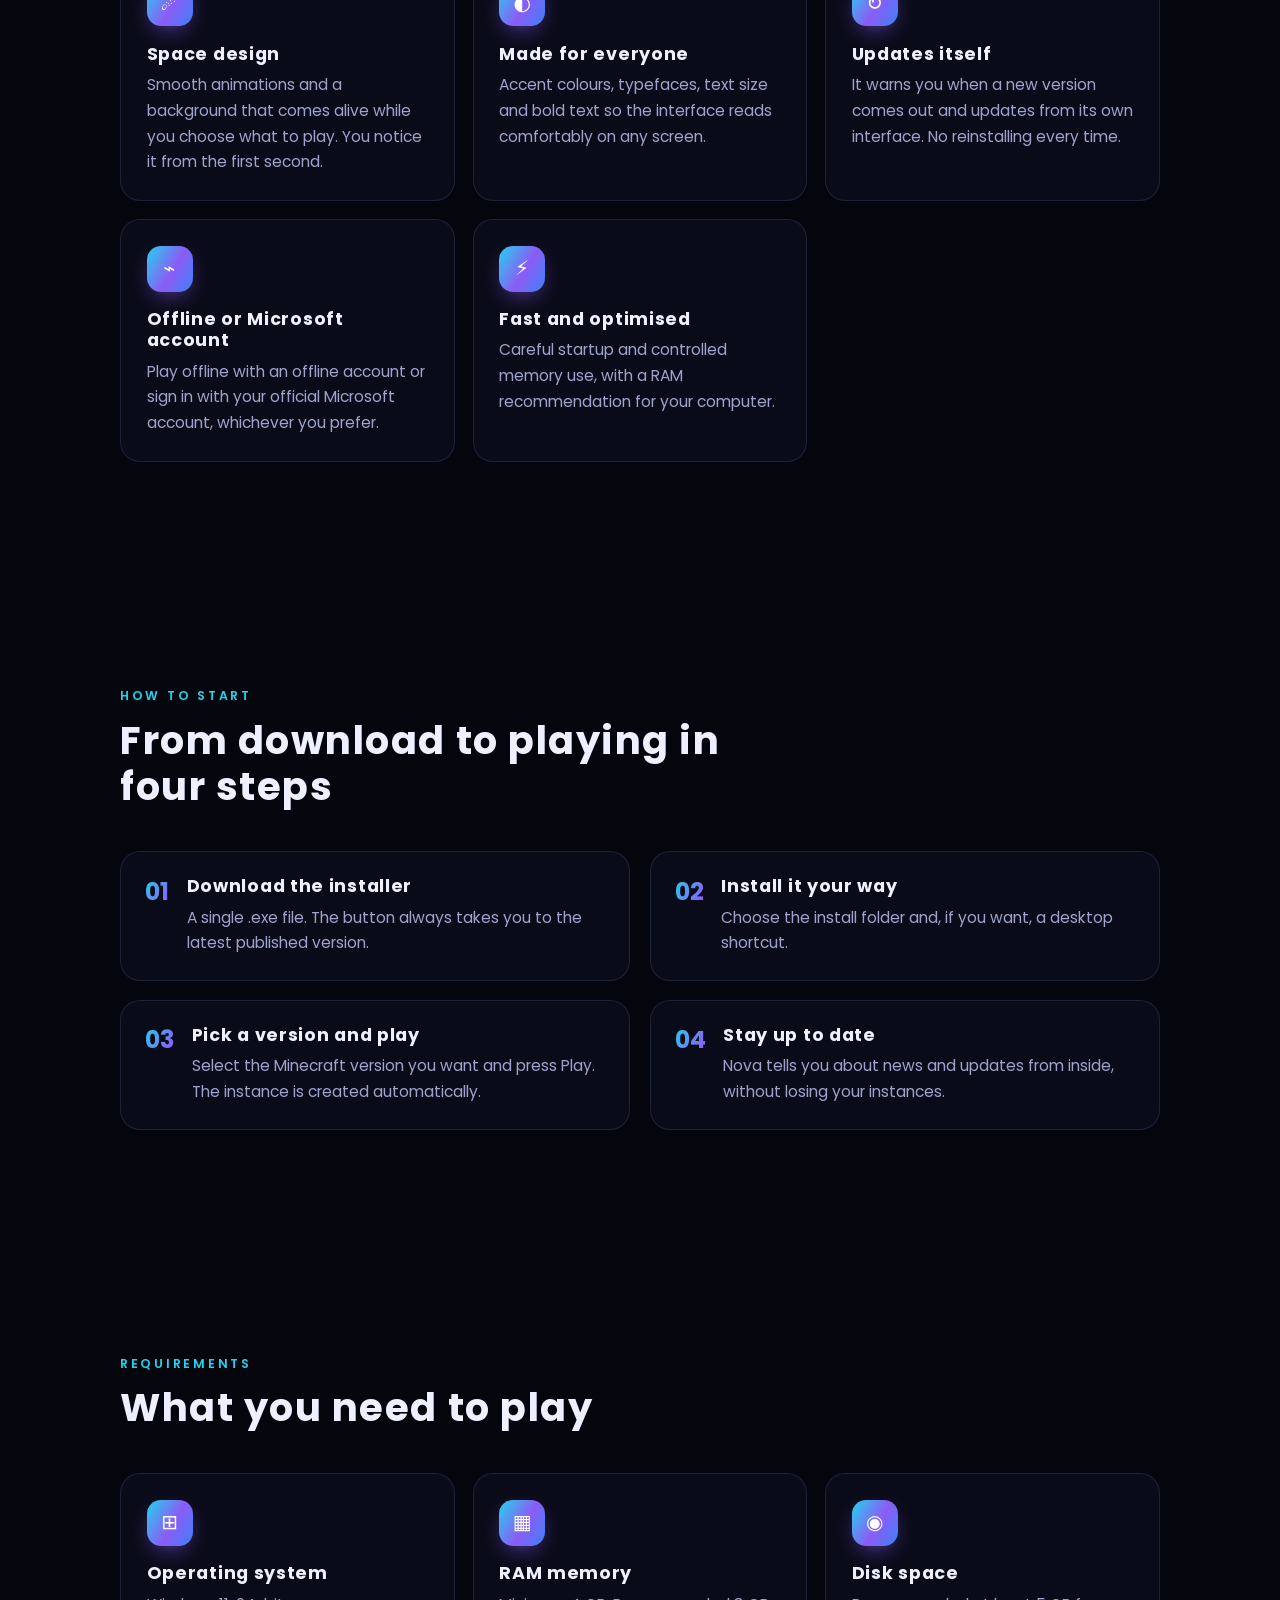
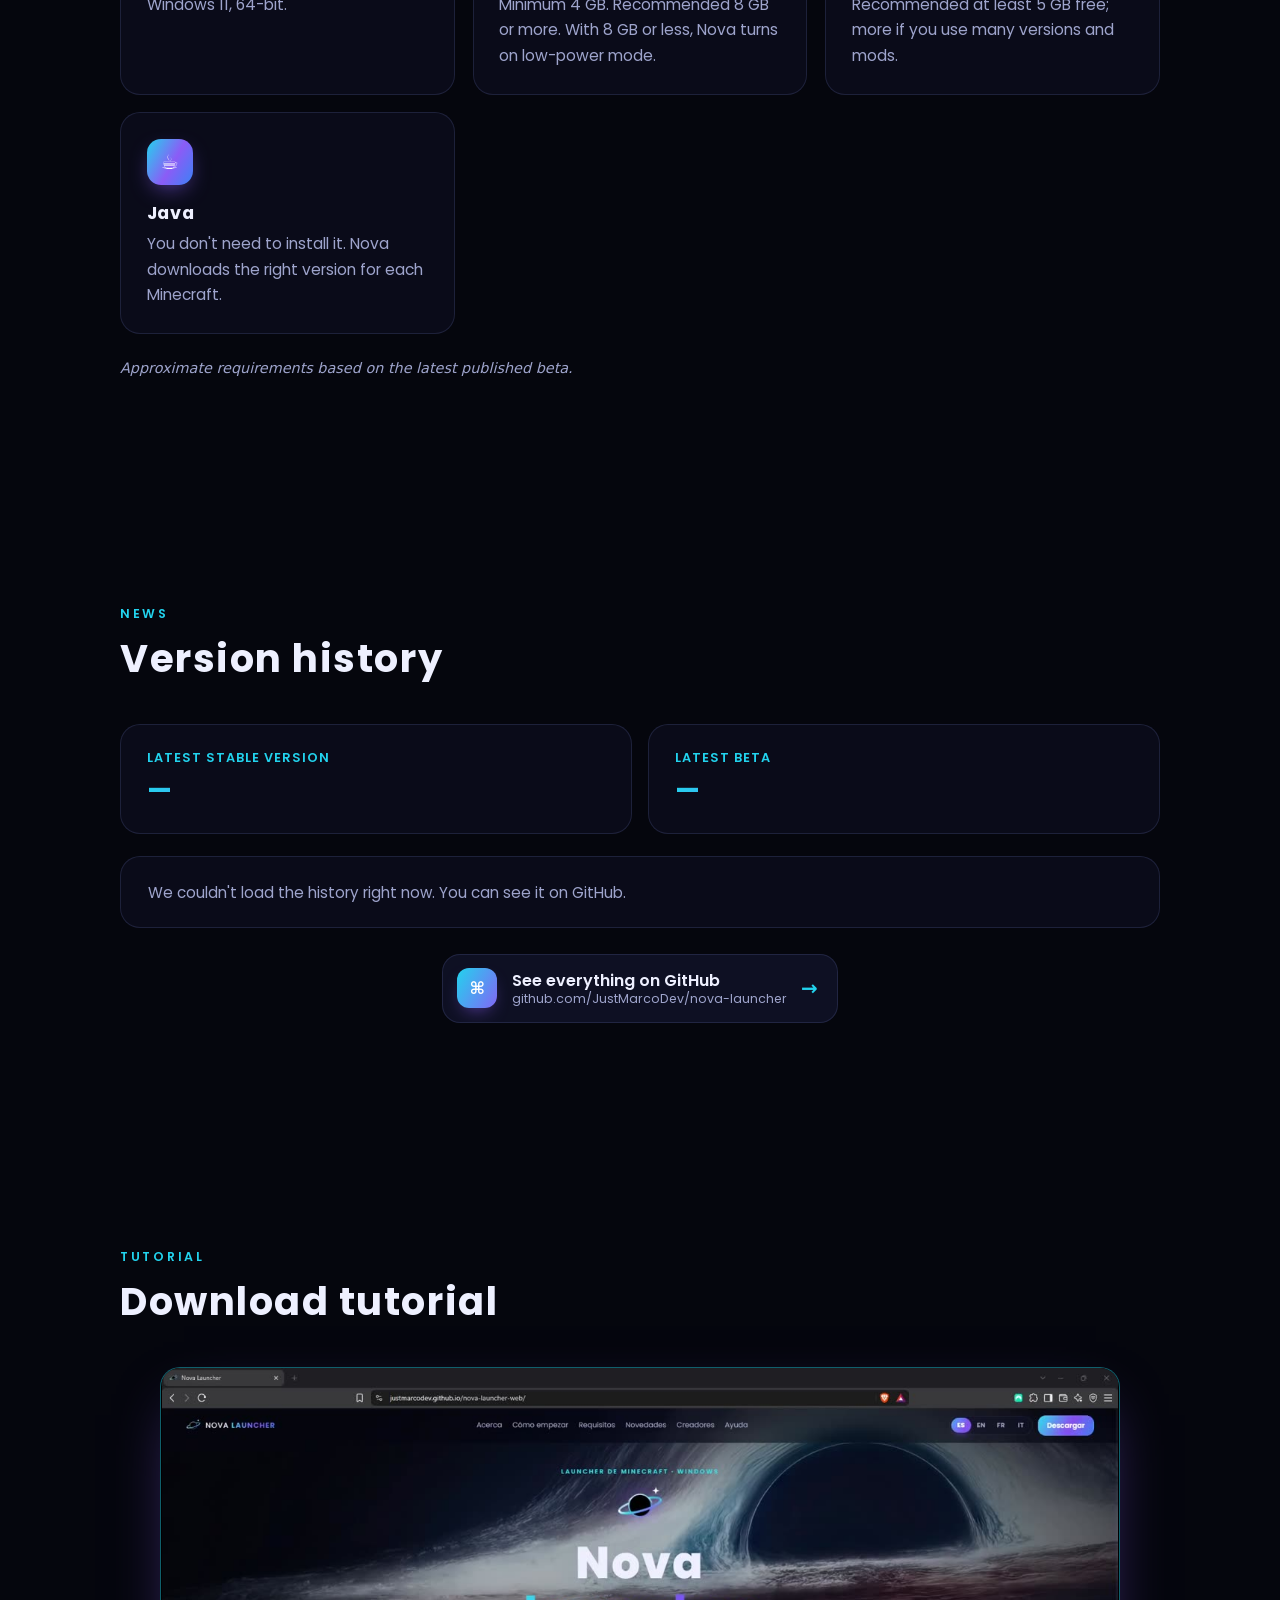
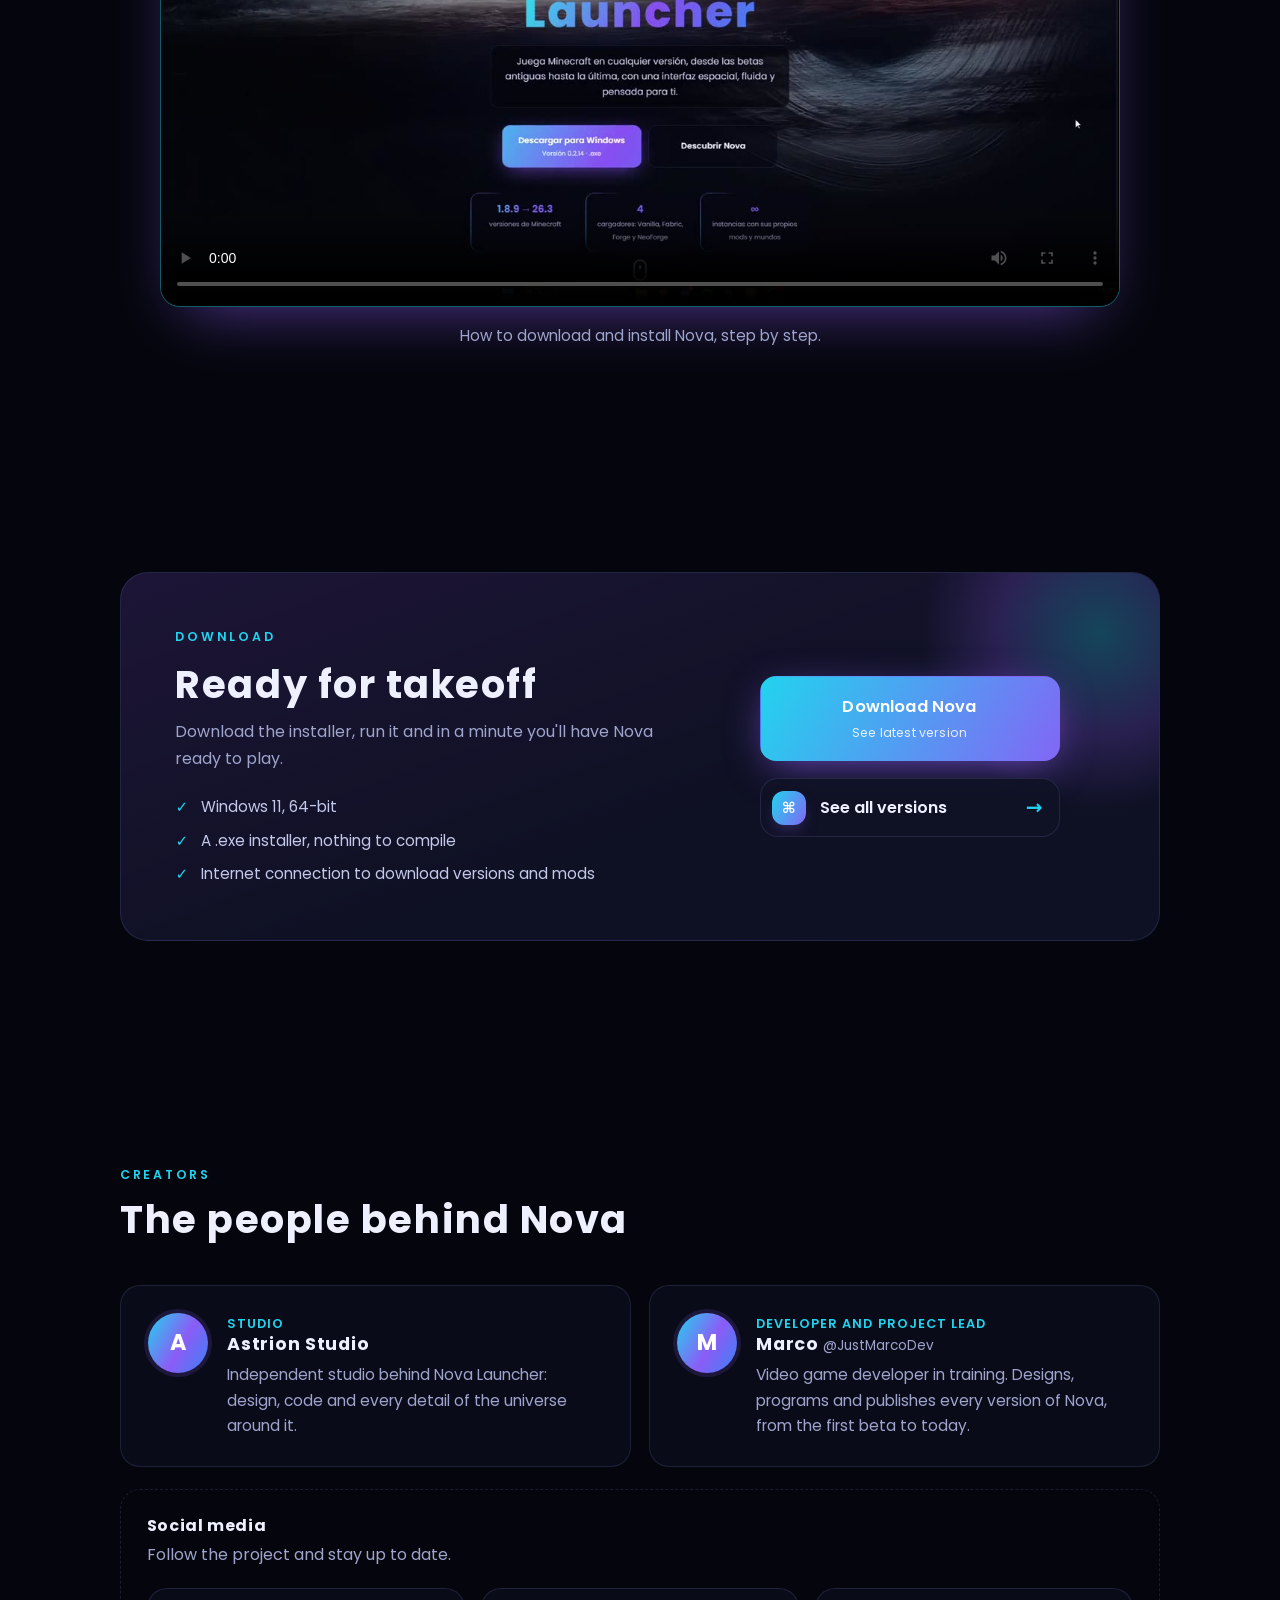
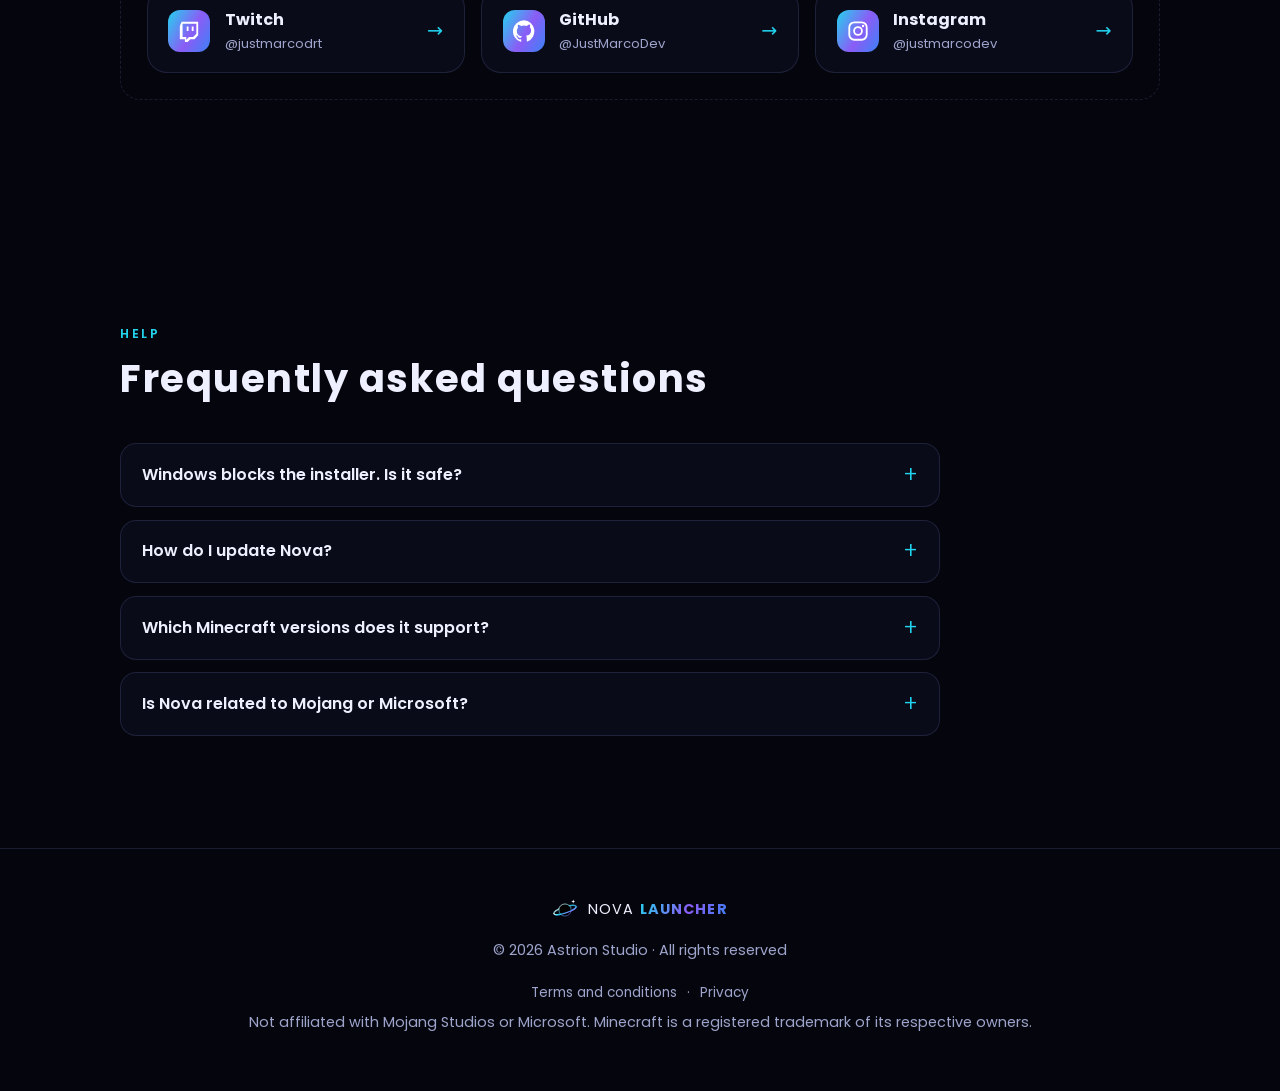
==== commit 029c45b1: "Añade el tutorial de descarga" ====
--- a/index.html
+++ b/index.html
@@ -278,9 +278,12 @@
         <h2 data-i18n="tut_title">Tutorial de descarga</h2>
       </header>
 
-      <div class="tutorial-box reveal">
-        <div class="play-icon" aria-hidden="true">▶</div>
-        <p data-i18n="tut_soon">Próximamente. Aquí añadiremos un tutorial paso a paso para descargar e instalar Nova.</p>
+      <div class="tutorial-video reveal">
+        <video controls preload="metadata" playsinline poster="assets/tutorial-descarga-poster.jpg">
+          <source src="assets/tutorial-descarga.mp4" type="video/mp4" />
+          <p data-i18n="tut_nosupport">Tu navegador no puede reproducir este vídeo.</p>
+        </video>
+        <p class="tutorial-caption" data-i18n="tut_caption">Cómo descargar e instalar Nova paso a paso.</p>
       </div>
     </section>
 
--- a/styles.css
+++ b/styles.css
@@ -929,6 +929,27 @@
 }
 
 
+/* Reproductor del tutorial de descarga */
+.tutorial-video {
+  max-width: 960px;
+  margin: 0 auto;
+}
+.tutorial-video video {
+  display: block;
+  width: 100%;
+  aspect-ratio: 16 / 9;
+  border: 1px solid var(--line-strong);
+  border-radius: 20px;
+  background: #000;
+  box-shadow: 0 24px 60px -24px rgba(139, 92, 246, 0.6);
+}
+.tutorial-caption {
+  margin-top: 1rem;
+  color: var(--muted);
+  text-align: center;
+  font-size: 0.95rem;
+}
+
 /* ---------- Bloque de descarga ---------- */
 
 .download-card {
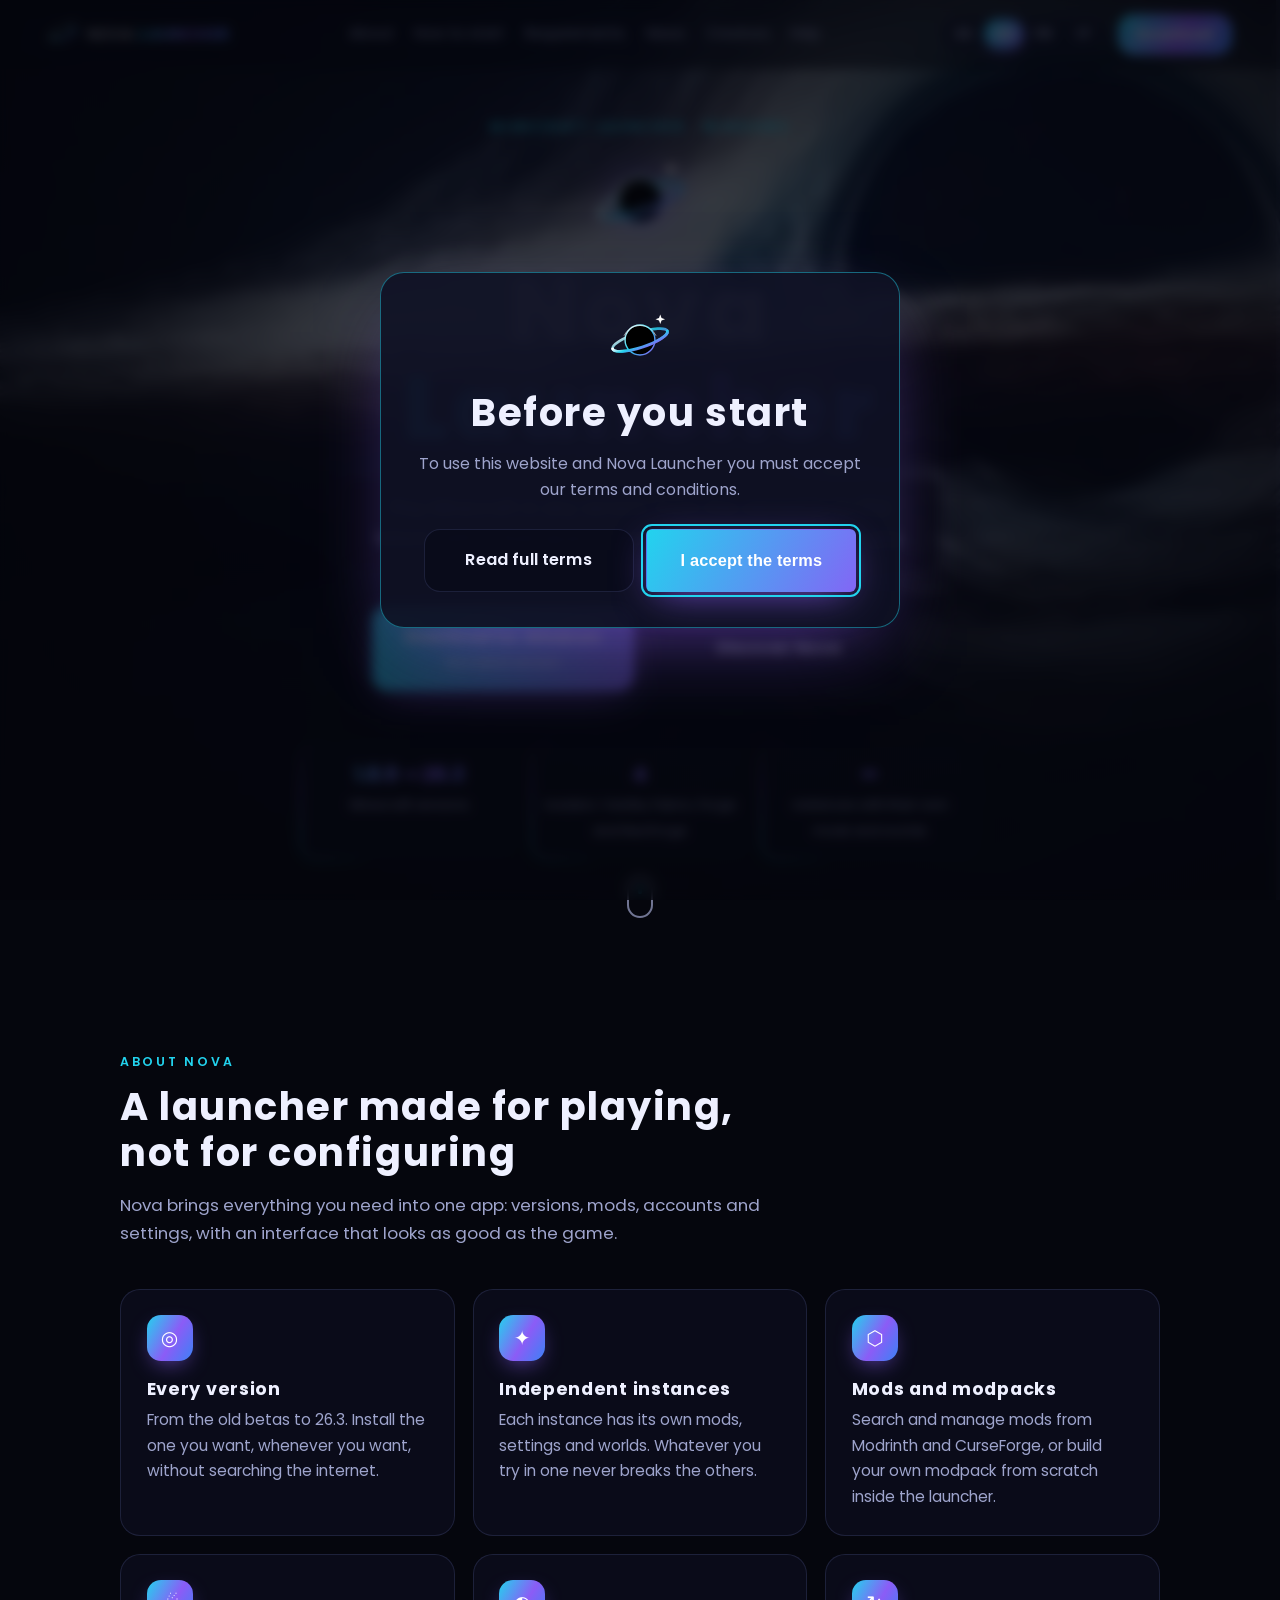
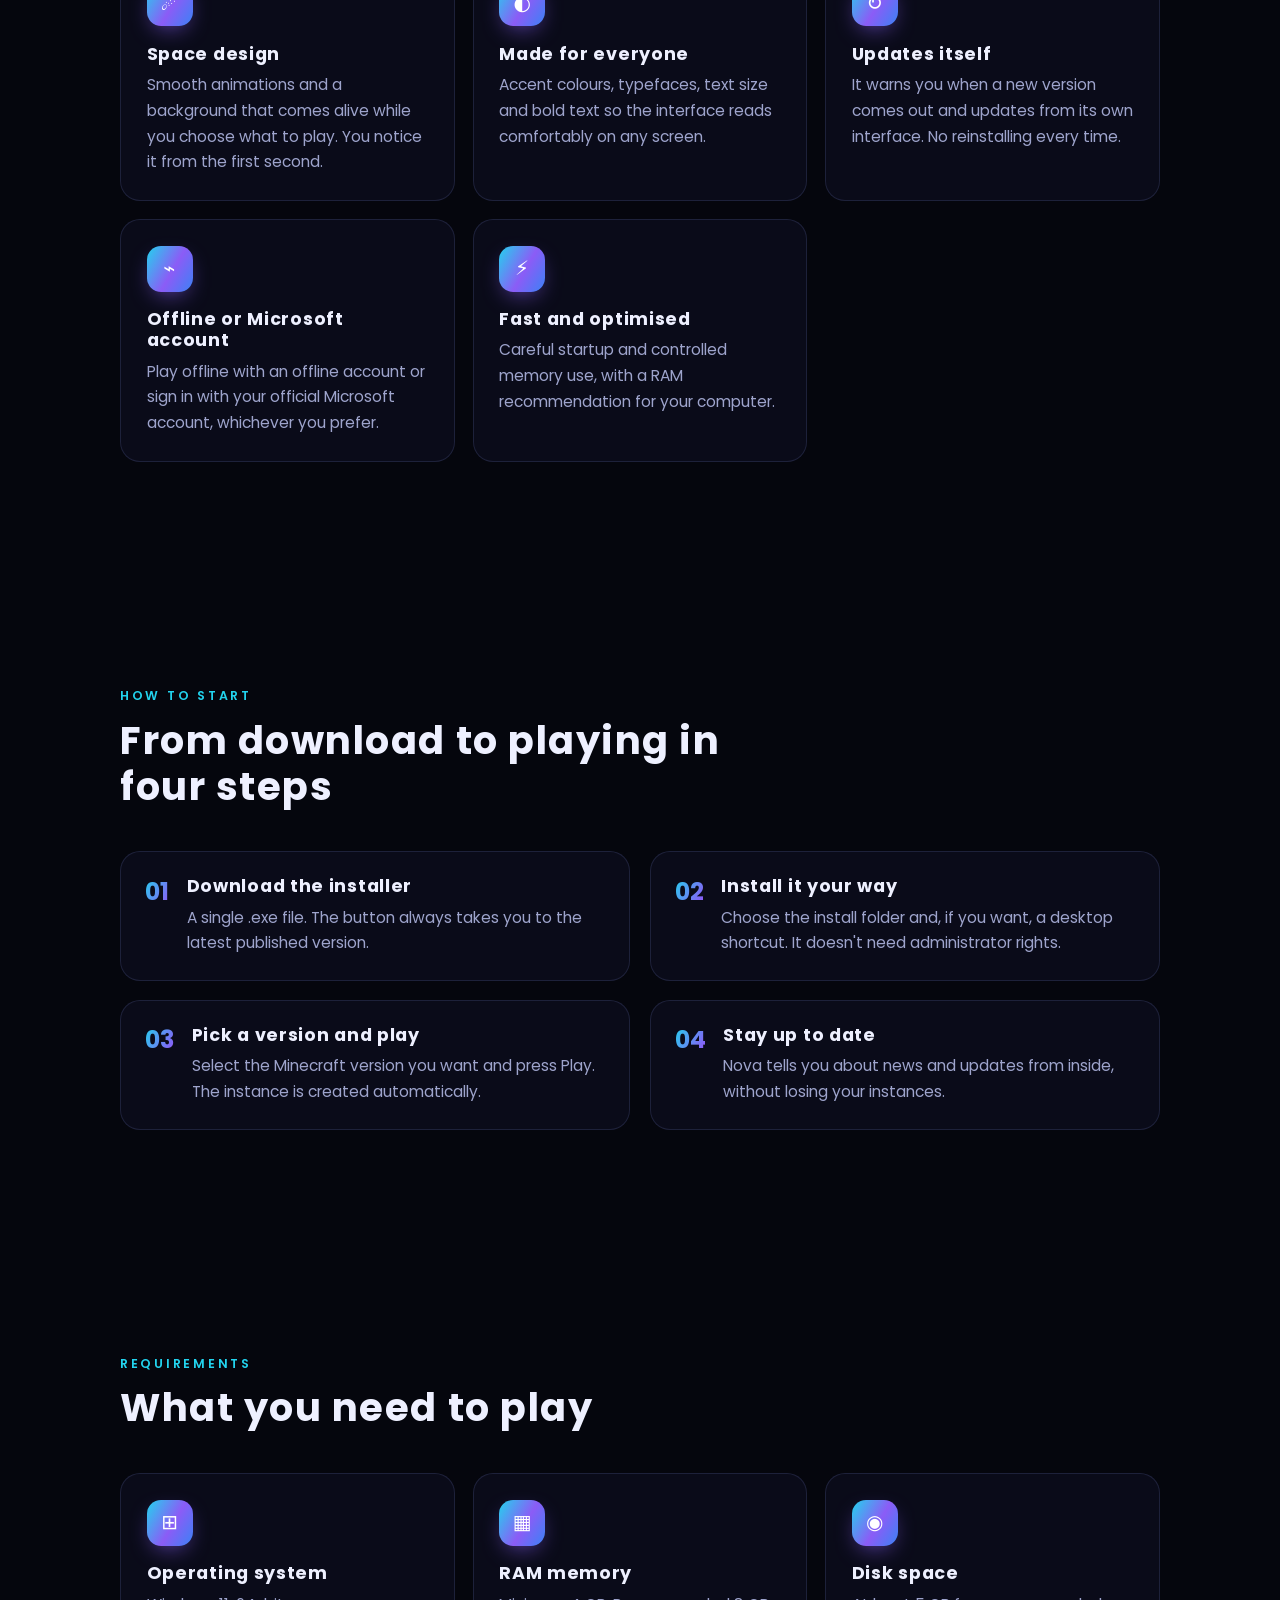
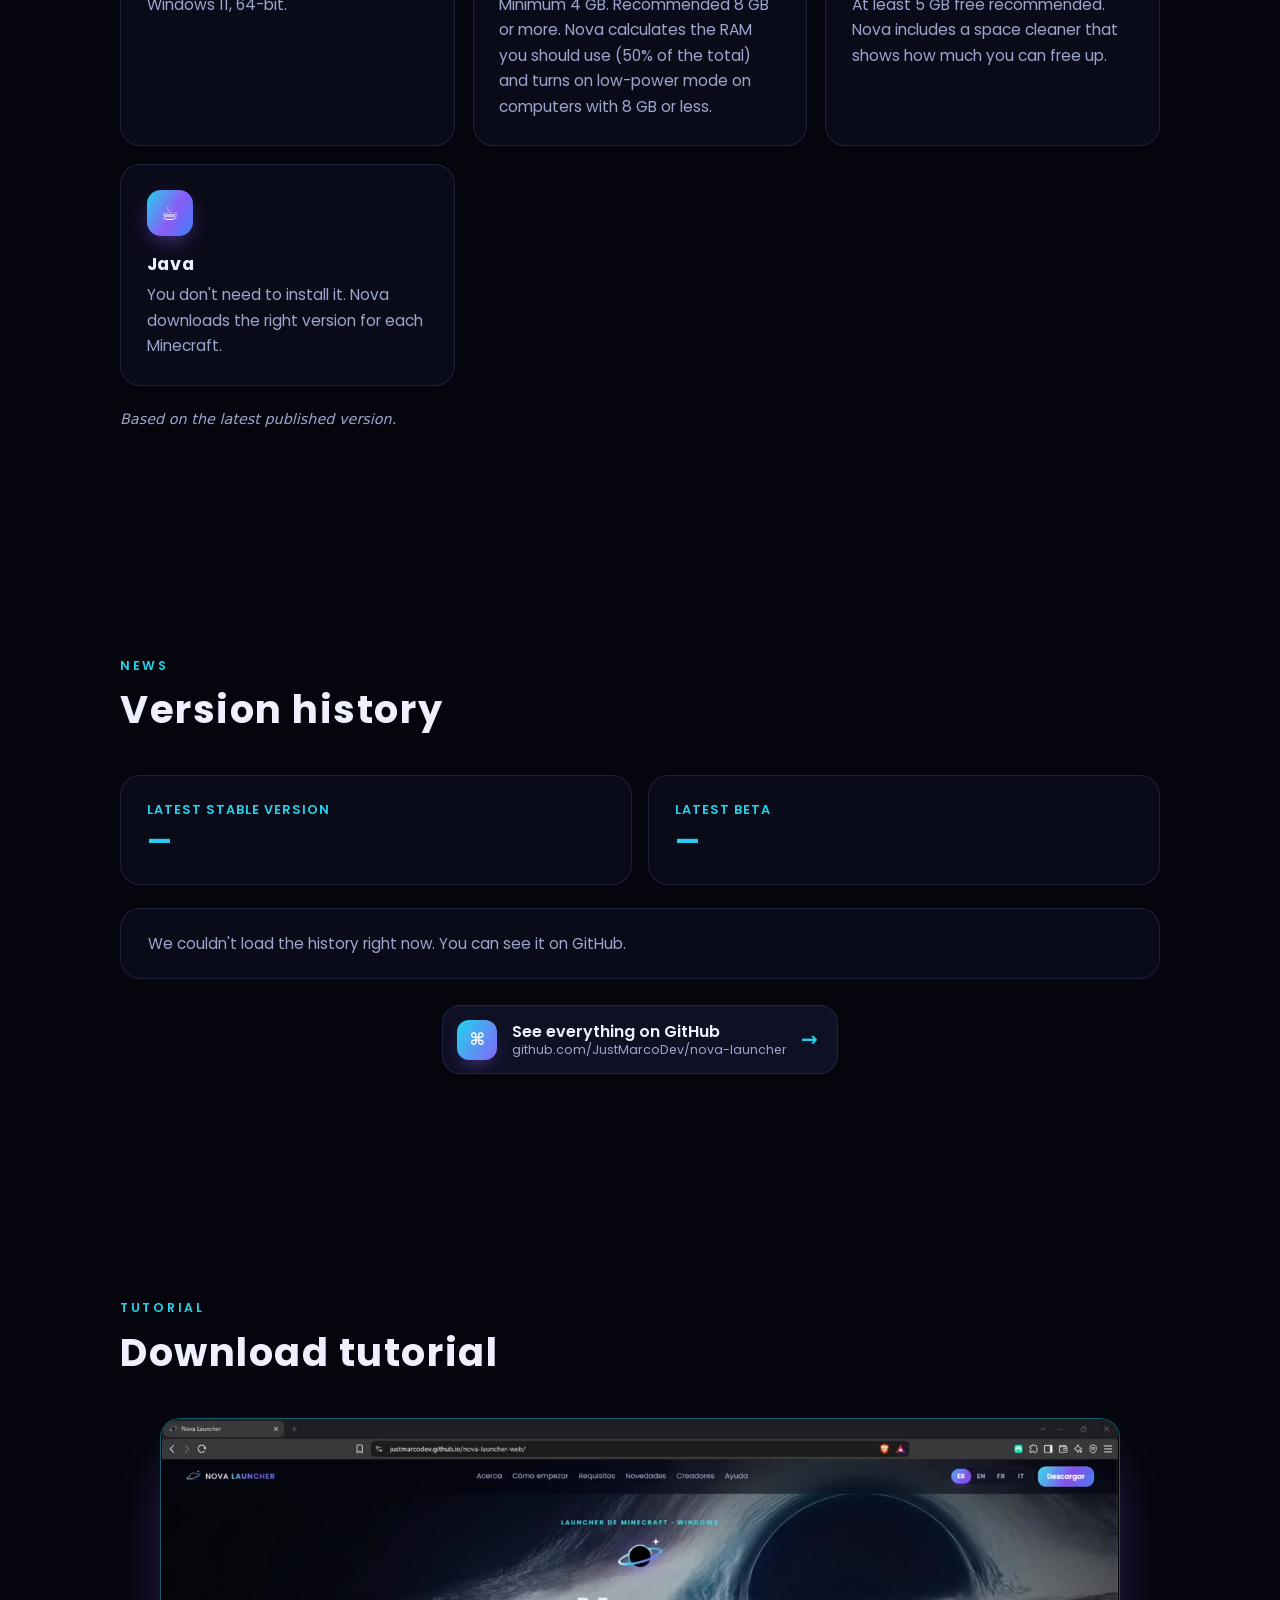
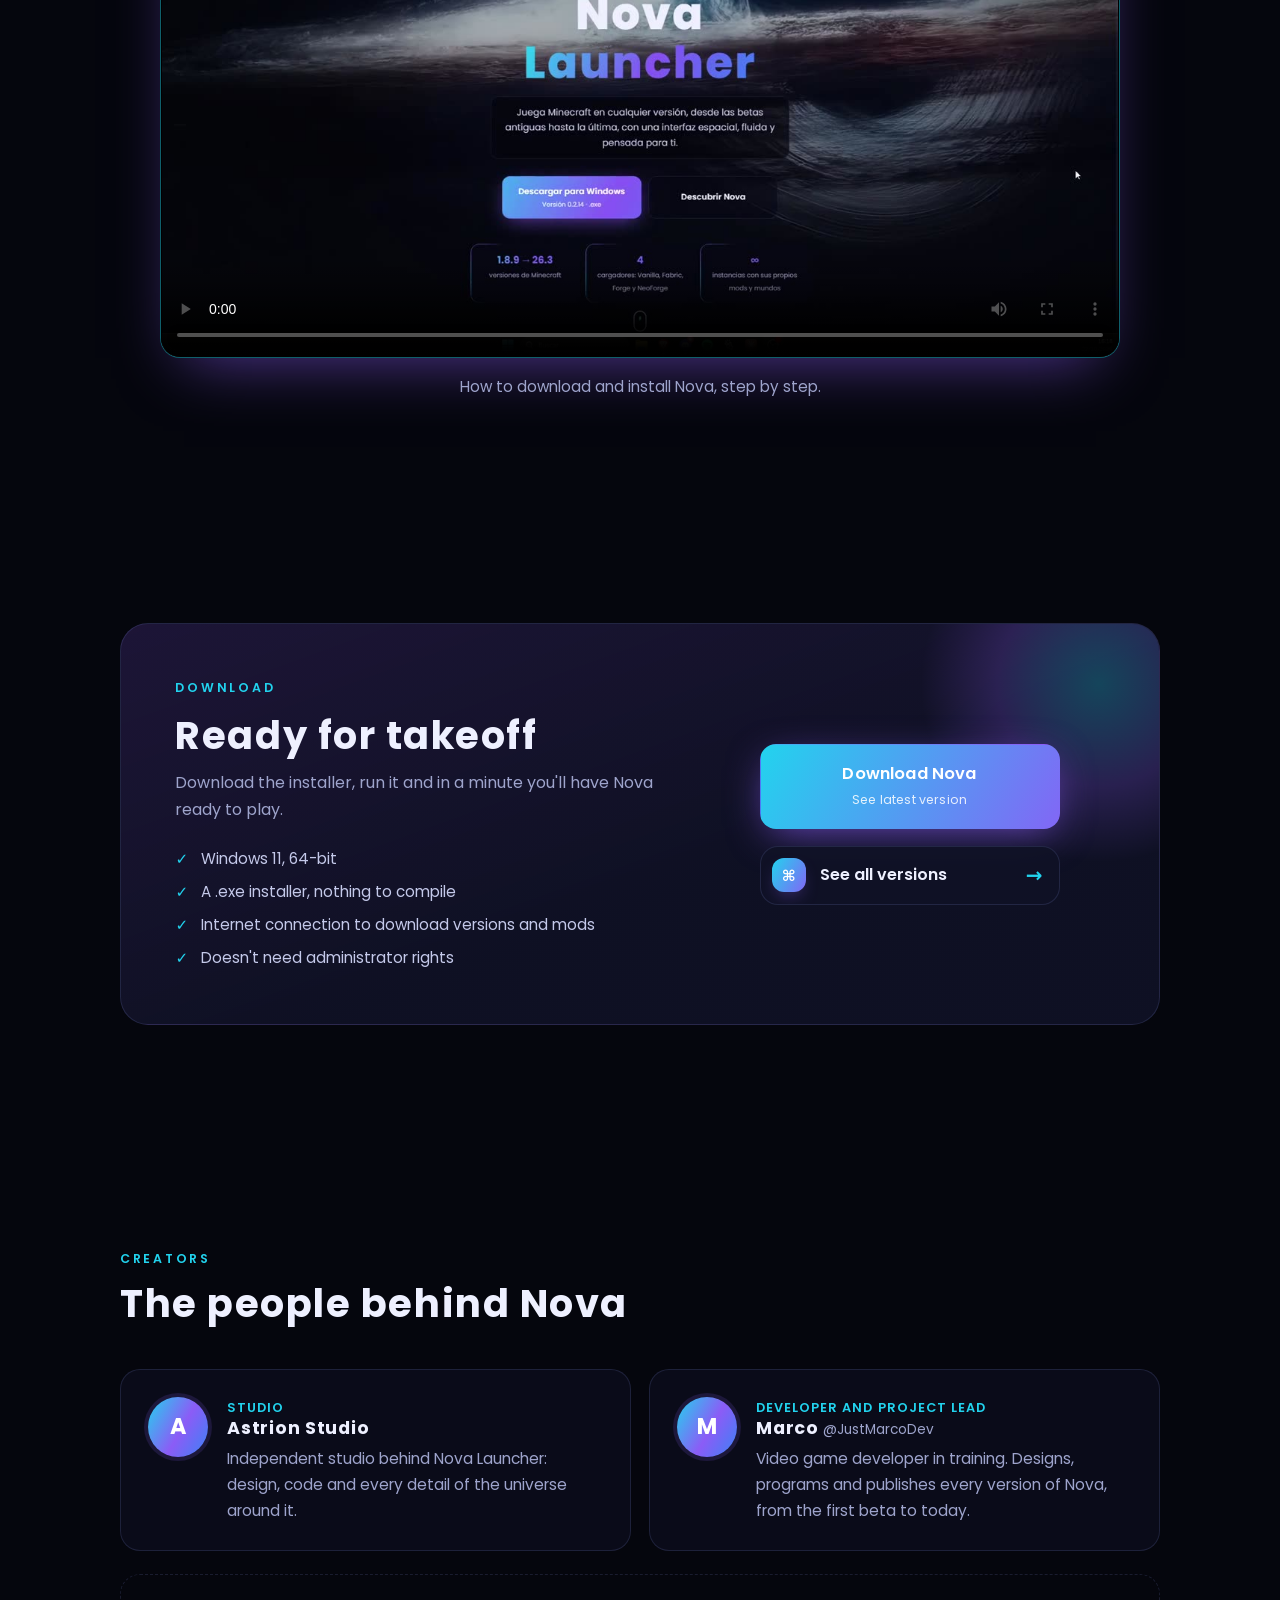
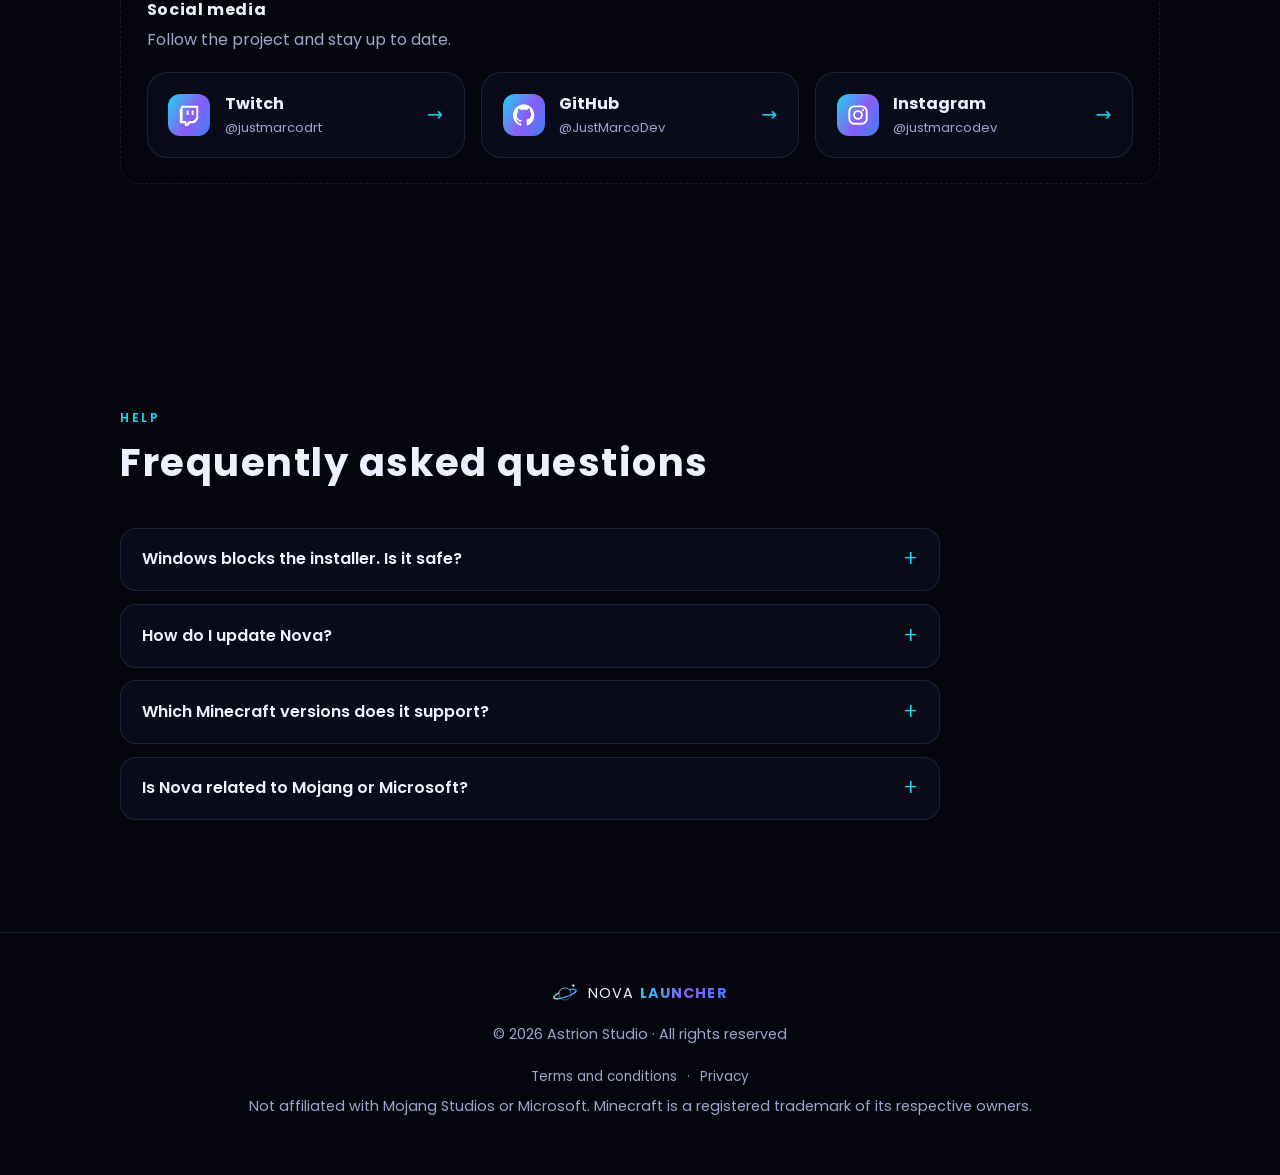
==== commit b5473aa2: "Actualiza la web para la versión 0.2.15" ====
--- a/index.html
+++ b/index.html
@@ -182,7 +182,7 @@
           <span class="step-num">02</span>
           <div>
             <h3 data-i18n="s2_t">Instálalo a tu gusto</h3>
-            <p data-i18n="s2_d">Elige la carpeta de instalación y, si quieres, un acceso directo en el escritorio.</p>
+            <p data-i18n="s2_d">Elige la carpeta de instalación y, si quieres, un acceso directo en el escritorio. No necesita permisos de administrador.</p>
           </div>
         </li>
         <li class="reveal" style="--d: 200ms">
@@ -218,12 +218,12 @@
         <article class="card reveal" style="--d: 80ms">
           <div class="icon">▦</div>
           <h3 data-i18n="req_ram_t">Memoria RAM</h3>
-          <p data-i18n="req_ram_d">Mínimo 4 GB. Recomendado 8 GB o más. Con 8 GB o menos, Nova activa solo el modo de bajo consumo.</p>
+          <p data-i18n="req_ram_d">Mínimo 4 GB. Recomendado 8 GB o más. Nova calcula la RAM que te conviene (el 50 % de la total) y activa el modo de bajo consumo en equipos de 8 GB o menos.</p>
         </article>
         <article class="card reveal" style="--d: 160ms">
           <div class="icon">◉</div>
           <h3 data-i18n="req_disk_t">Espacio en disco</h3>
-          <p data-i18n="req_disk_d">Recomendado 5 GB libres como mínimo; más si usas muchas versiones y mods.</p>
+          <p data-i18n="req_disk_d">Recomendado 5 GB libres como mínimo. Nova incluye una Limpieza de espacio que te muestra cuánto puedes liberar.</p>
         </article>
         <article class="card reveal" style="--d: 240ms">
           <div class="icon">☕</div>
@@ -232,7 +232,7 @@
         </article>
       </div>
 
-      <p class="note reveal" data-i18n="req_note">Requisitos orientativos según la última beta publicada.</p>
+      <p class="note reveal" data-i18n="req_note">Según la última versión publicada.</p>
     </section>
 
     <!-- Novedades y changelog -->
@@ -300,6 +300,7 @@
             <li data-i18n="dl_check1">Windows 11 de 64 bits</li>
             <li data-i18n="dl_check2">Instalador .exe, sin compilar nada</li>
             <li data-i18n="dl_check3">Conexión a internet para descargar versiones y mods</li>
+            <li data-i18n="dl_check4">No pide permisos de administrador</li>
           </ul>
         </div>
 
